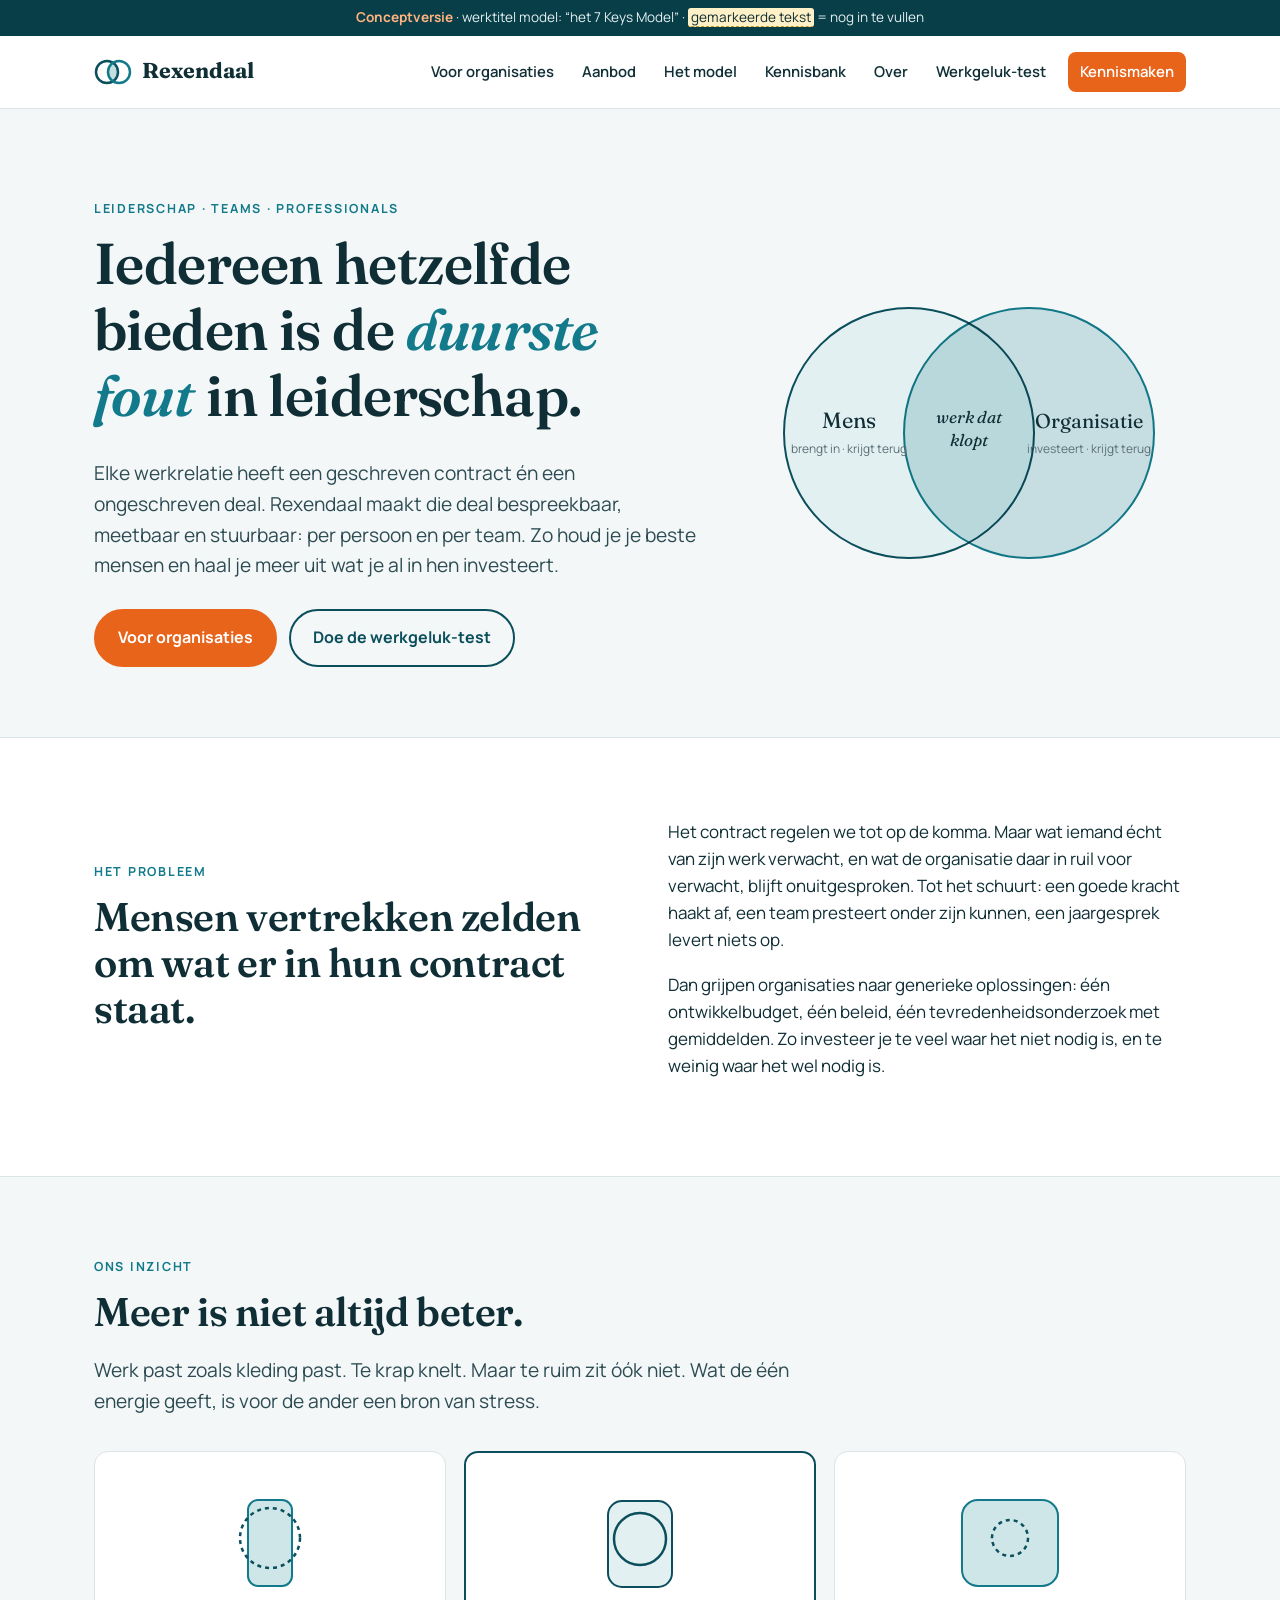
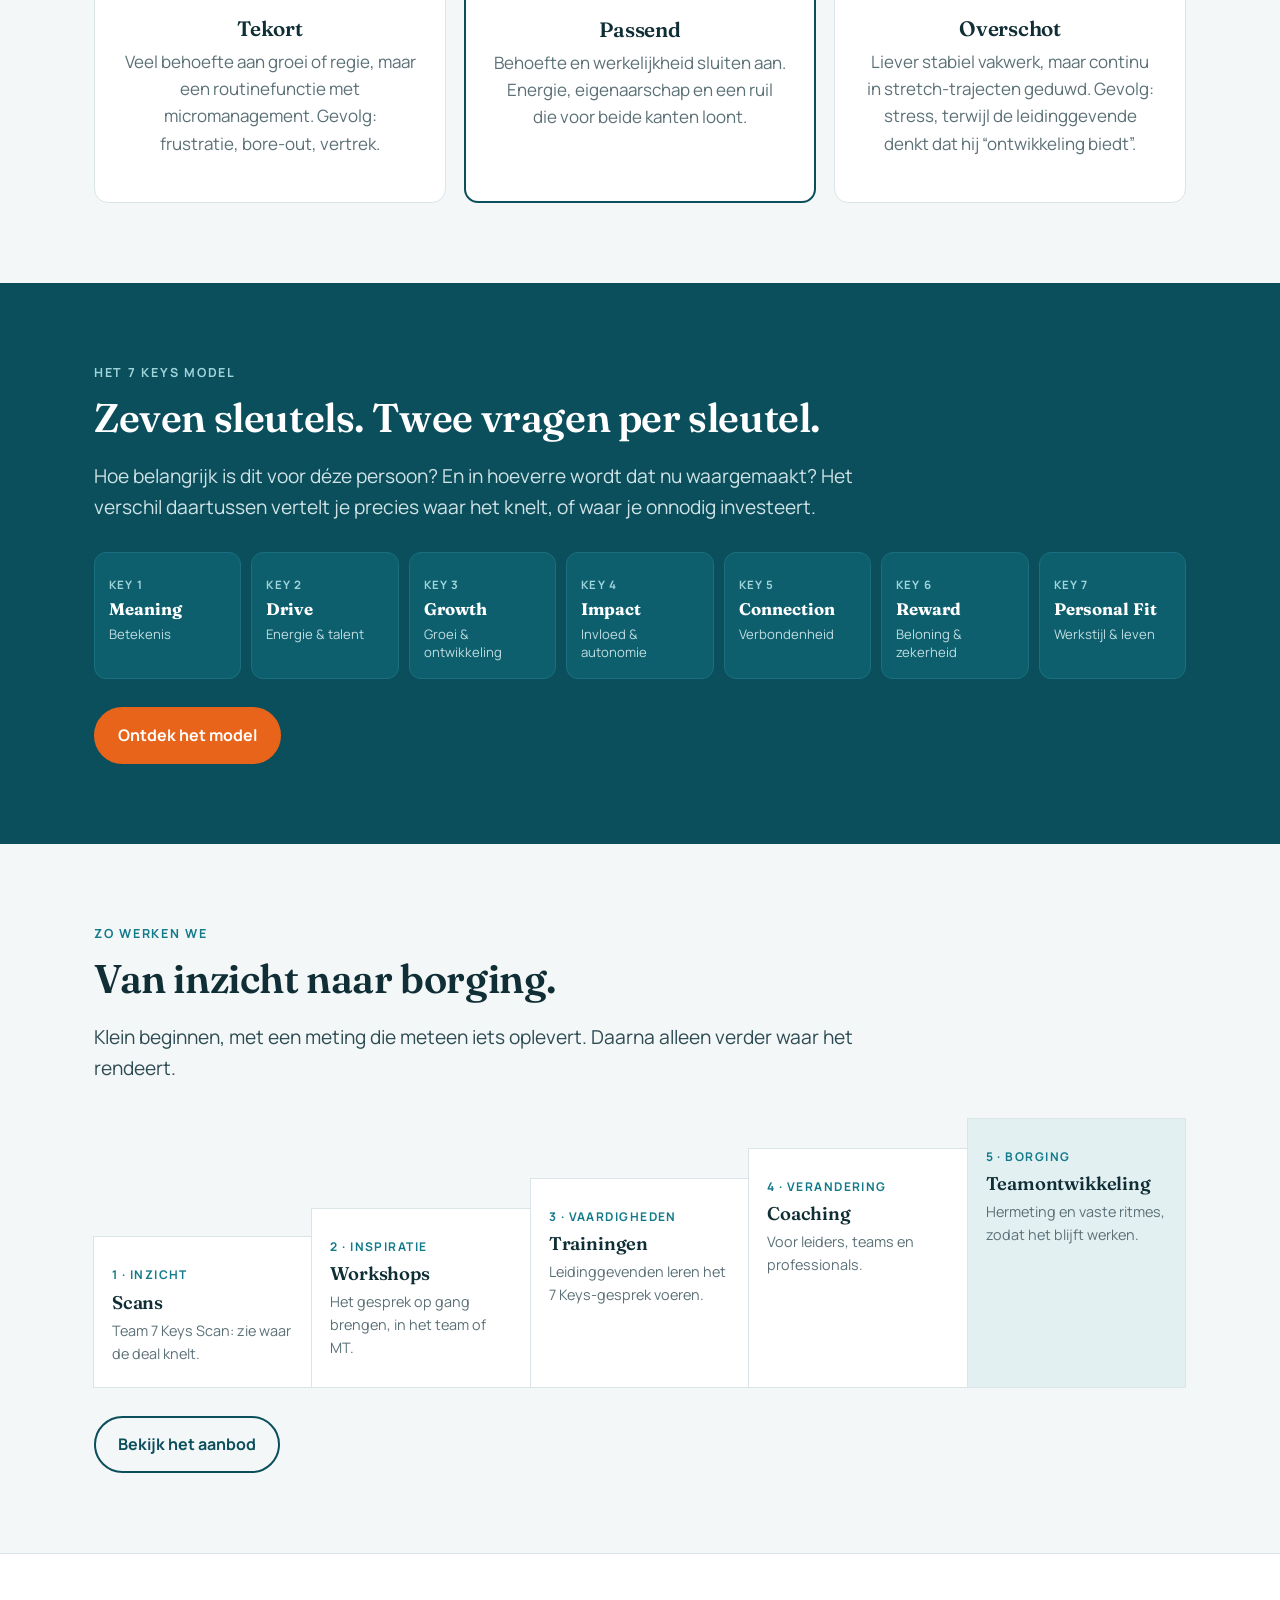
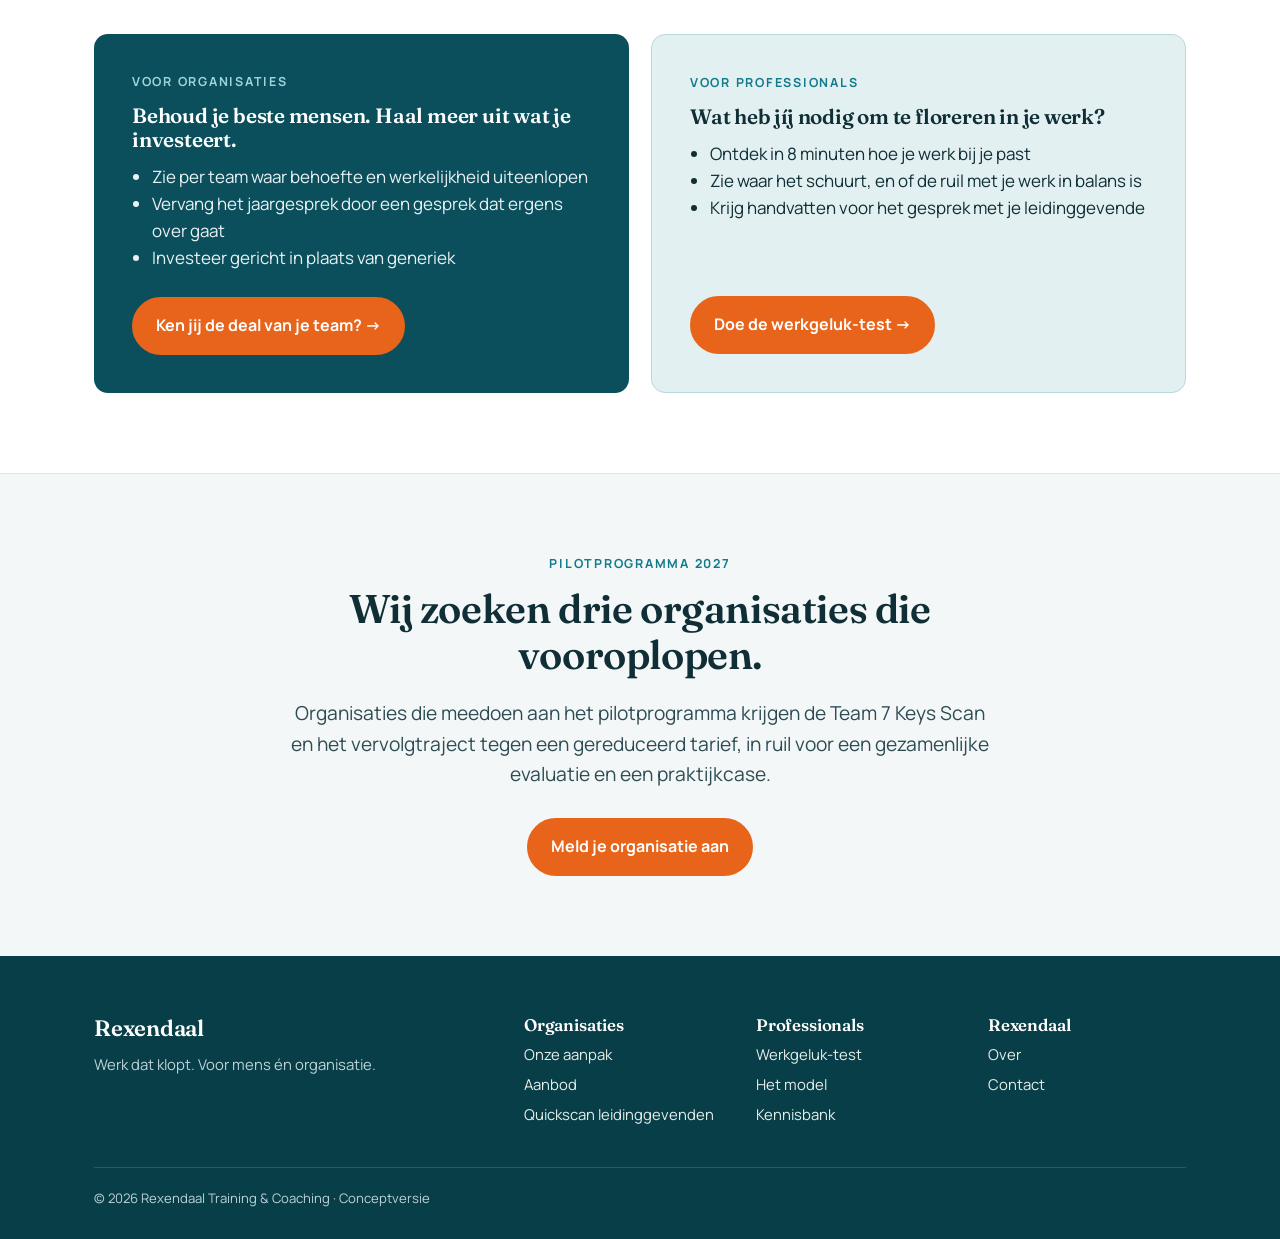
==== index.html @ 77f073ce "Conceptsite Rexendaal Co-Authored-By: Claude Opus 5.5 <noreply@anthropic.com> Claude-Session: https:" ====
<!DOCTYPE html>
<html lang="nl">
<head>
<meta charset="utf-8">
<meta name="viewport" content="width=device-width, initial-scale=1">
<title>Rexendaal: werk dat klopt (concept)</title>
<meta name="description" content="Rexendaal maakt de ongeschreven deal tussen mens en organisatie bespreekbaar, meetbaar en stuurbaar. Per persoon, per team.">
<link rel="preconnect" href="https://fonts.googleapis.com">
<link rel="preconnect" href="https://fonts.gstatic.com" crossorigin>
<link href="https://fonts.googleapis.com/css2?family=Fraunces:opsz,wght@9..144,400;9..144,600;9..144,700&family=Manrope:wght@400;500;600;700&display=swap" rel="stylesheet">
<style>
:root{
  --ink:#0f2e35; --ink-2:#2c4b52; --muted:#5b7076;
  --petrol:#0b4f5c; --petrol-d:#083e48;
  --paper:#f4f7f8; --paper-2:#e8eef0; --card:#ffffff;
  --copper:#127a8a; --copper-2:#5fb3bf; --sage:#e3f0f1; --sage-2:#b7d8dc;
  --cta:#e8641b; --cta-d:#c9520f;
  --line:#dbe4e6; --radius:14px; --max:1140px;
  --serif:'Fraunces',Georgia,serif; --sans:'Manrope',system-ui,-apple-system,Segoe UI,sans-serif;
}
*{box-sizing:border-box}
html{scroll-behavior:smooth}
body{margin:0;background:var(--paper);color:var(--ink);font-family:var(--sans);font-size:17px;line-height:1.6;-webkit-font-smoothing:antialiased}
h1,h2,h3,h4{font-family:var(--serif);font-weight:600;line-height:1.15;margin:0 0 .5em;letter-spacing:-.01em}
h1{font-size:clamp(2.2rem,5vw,3.6rem)}
h2{font-size:clamp(1.7rem,3.4vw,2.5rem)}
h3{font-size:1.3rem}
p{margin:0 0 1em}
a{color:var(--copper)}
.wrap{max-width:var(--max);margin:0 auto;padding:0 24px}
.narrow{max-width:760px}
section{padding:80px 0}
.eyebrow{font-size:.78rem;font-weight:700;letter-spacing:.14em;text-transform:uppercase;color:var(--copper);margin-bottom:12px;display:block}
.lead{font-size:1.2rem;color:var(--ink-2)}
.muted{color:var(--muted)}
.ph{background:#fff1c7;border-bottom:1px dashed #c99a1e;padding:0 3px;border-radius:3px}

/* concept banner */
.concept{background:var(--petrol-d);color:#e3eff1;font-size:.85rem;text-align:center;padding:7px 16px}
.concept b{color:#ffb27f}
.concept .ph{color:var(--ink)}

/* header */
header.site{position:sticky;top:0;z-index:50;background:rgba(255,255,255,.95);backdrop-filter:blur(8px);border-bottom:1px solid var(--line)}
.nav{display:flex;align-items:center;justify-content:space-between;height:72px;gap:20px}
.brand{display:flex;align-items:center;gap:10px;text-decoration:none;color:var(--ink);font-family:var(--serif);font-size:1.35rem;font-weight:700}
.brand svg{flex:none}
.menu{display:flex;gap:4px;align-items:center;list-style:none;margin:0;padding:0}
.menu a{display:block;padding:8px 12px;border-radius:8px;text-decoration:none;color:var(--ink);font-weight:600;font-size:.93rem}
.menu a:hover,.menu a.active{background:var(--sage)}
.menu a.cta{background:var(--cta);color:#fff;margin-left:6px}
.menu a.cta:hover{background:var(--cta-d)}
.burger{display:none;background:none;border:0;padding:8px;cursor:pointer}
@media(max-width:980px){
  .burger{display:block}
  .menu{display:none;position:absolute;left:0;right:0;top:72px;background:var(--paper);flex-direction:column;align-items:stretch;padding:12px 24px 20px;border-bottom:1px solid var(--line)}
  .menu.open{display:flex}
  .menu a.cta{margin:8px 0 0;text-align:center}
}

/* buttons */
.btn{display:inline-flex;align-items:center;gap:8px;padding:14px 22px;border-radius:999px;font-weight:700;text-decoration:none;border:2px solid var(--petrol);cursor:pointer;font-family:var(--sans);font-size:1rem;transition:.15s}
.btn.primary{background:var(--cta);border-color:var(--cta);color:#fff}
.btn.primary:hover{background:var(--cta-d);border-color:var(--cta-d)}
.btn.ghost{background:transparent;color:var(--petrol)}
.btn.ghost:hover{background:var(--petrol);color:#fff}
.btn.copper{background:var(--cta);border-color:var(--cta);color:#fff}
.btn.copper:hover{background:var(--cta-d);border-color:var(--cta-d)}
.btns{display:flex;flex-wrap:wrap;gap:12px;margin-top:28px}

/* hero */
.hero{padding:90px 0 70px}
.hero-grid{display:grid;grid-template-columns:1.25fr .9fr;gap:56px;align-items:center}
.hero h1 em{font-style:italic;color:var(--copper)}
@media(max-width:880px){.hero-grid{grid-template-columns:1fr}}
.venn{width:100%;max-width:420px;margin:0 auto;display:block}

/* cards & grids */
.grid{display:grid;gap:22px}
.g2{grid-template-columns:repeat(2,1fr)} .g3{grid-template-columns:repeat(3,1fr)} .g4{grid-template-columns:repeat(4,1fr)}
@media(max-width:880px){.g2,.g3,.g4{grid-template-columns:1fr}}
@media(min-width:600px) and (max-width:880px){.g4,.g3{grid-template-columns:repeat(2,1fr)}}
.card{background:var(--card);border:1px solid var(--line);border-radius:var(--radius);padding:28px}
.card h3{margin-bottom:.35em}
.card .num{font-family:var(--serif);font-size:2.2rem;color:var(--copper);line-height:1;margin-bottom:10px;display:block}
.band{background:var(--card);border-top:1px solid var(--line);border-bottom:1px solid var(--line)}
.dark{background:var(--petrol);color:#eaf3f4}
.dark h2,.dark h3{color:#fff}
.dark .eyebrow{color:#9fd4db}
.dark .lead{color:#cfe3e6}
.dark .card{background:#0e5f6e;border-color:#1a6f7e;color:#e6f1f3}
.sage{background:var(--sage)}

/* fit visual */
.fit{display:grid;grid-template-columns:repeat(3,1fr);gap:18px;margin-top:34px}
@media(max-width:700px){.fit{grid-template-columns:1fr}}
.fit .card{text-align:center}
.fit svg{height:120px;margin-bottom:10px}

/* keys strip */
.keys{display:grid;grid-template-columns:repeat(7,1fr);gap:10px;margin-top:30px}
@media(max-width:980px){.keys{grid-template-columns:repeat(2,1fr)}}
.key{background:var(--card);border:1px solid var(--line);border-radius:12px;padding:16px 14px;text-decoration:none;color:var(--ink)}
.key b{display:block;font-family:var(--serif);font-size:1.05rem}
.key small{color:var(--muted);font-size:.82rem;line-height:1.35;display:block;margin-top:3px}
.key .k{font-size:.72rem;font-weight:700;color:var(--copper);letter-spacing:.1em}
.dark .key{background:#0e5f6e;border-color:#1a6f7e;color:#fff}
.dark .key small{color:#bfdde1}
.dark .key .k{color:#9fd4db}

/* ladder */
.ladder{display:grid;grid-template-columns:repeat(5,1fr);gap:0;margin-top:34px;align-items:end}
.rung{padding:22px 18px;border:1px solid var(--line);background:var(--card);margin-left:-1px}
.rung:nth-child(1){min-height:150px}.rung:nth-child(2){min-height:180px}.rung:nth-child(3){min-height:210px}.rung:nth-child(4){min-height:240px}.rung:nth-child(5){min-height:270px;background:var(--sage)}
.rung .s{font-size:.75rem;font-weight:700;letter-spacing:.12em;color:var(--copper);text-transform:uppercase}
.rung h4{font-size:1.15rem;margin:.3em 0}
.rung p{font-size:.9rem;color:var(--muted);margin:0}
@media(max-width:880px){.ladder{grid-template-columns:1fr}.rung{min-height:0!important;margin:0 0 -1px}}

/* split routes */
.route{border-radius:var(--radius);padding:38px;display:flex;flex-direction:column}
.route.org{background:var(--petrol);color:#eaf3f4}
.route.org h3{color:#fff}
.route.pro{background:var(--sage);color:var(--ink);border:1px solid var(--sage-2)}
.route.pro h3{color:var(--ink)}
.route .btn{margin-top:auto;align-self:flex-start;border-color:var(--cta);color:#fff;background:var(--cta)}
.route .btn:hover{background:var(--cta-d);border-color:var(--cta-d)}
.route ul{padding-left:20px;margin:0 0 26px}

/* lists */
.check{list-style:none;padding:0;margin:0}
.check li{padding:8px 0 8px 32px;position:relative;border-bottom:1px solid var(--line)}
.check li:last-child{border:0}
.check li::before{content:"";position:absolute;left:0;top:14px;width:18px;height:18px;border-radius:50%;background:var(--sage-2);box-shadow:inset 0 0 0 5px var(--sage)}

/* steps */
.steps{counter-reset:s;display:grid;gap:14px;margin-top:26px}
.step{display:grid;grid-template-columns:56px 1fr;gap:18px;background:var(--card);border:1px solid var(--line);border-radius:var(--radius);padding:22px}
.step::before{counter-increment:s;content:counter(s);font-family:var(--serif);font-size:1.6rem;width:48px;height:48px;border-radius:50%;background:var(--sage);display:grid;place-items:center;color:var(--ink)}
.step h4{margin:0 0 .2em;font-size:1.15rem}
.step p{margin:0;color:var(--muted)}

/* product cards */
.product{background:var(--card);border:1px solid var(--line);border-radius:var(--radius);padding:30px;display:flex;flex-direction:column}
.product.flag{border:2px solid var(--petrol);position:relative}
.product .tag{position:absolute;top:-13px;left:24px;background:var(--petrol);color:#fff;font-size:.75rem;font-weight:700;padding:4px 12px;border-radius:999px;letter-spacing:.05em}
.product dl{display:grid;grid-template-columns:110px 1fr;gap:6px 14px;font-size:.92rem;margin:16px 0 0}
.product dt{font-weight:700;color:var(--muted)}
.product dd{margin:0}
.product .price{margin-top:auto;padding-top:18px;font-weight:700;font-family:var(--serif);font-size:1.15rem}
.lvl{margin-top:56px}
.lvl:first-of-type{margin-top:0}
.lvl-head{display:flex;align-items:baseline;gap:14px;border-bottom:2px solid var(--petrol);padding-bottom:10px;margin-bottom:22px}
.lvl-head span{font-family:var(--serif);font-size:2rem;color:var(--copper)}

/* tables */
.tbl{width:100%;border-collapse:collapse;background:var(--card);border-radius:var(--radius);overflow:hidden;font-size:.92rem}
.tbl th,.tbl td{padding:14px 16px;text-align:left;vertical-align:top;border-bottom:1px solid var(--line)}
.tbl th{background:var(--petrol);color:#fff;font-weight:700}
.tbl td:first-child{font-weight:700}
.tbl tr.ours td{background:var(--sage)}
.scroll{overflow-x:auto;border-radius:var(--radius);border:1px solid var(--line)}

/* accordion keys */
.acc{border:1px solid var(--line);border-radius:var(--radius);background:var(--card);margin-bottom:10px;overflow:hidden}
.acc summary{list-style:none;cursor:pointer;padding:20px 24px;display:flex;align-items:center;gap:16px}
.acc summary::-webkit-details-marker{display:none}
.acc summary .n{font-family:var(--serif);font-size:1.6rem;color:var(--copper);width:32px}
.acc summary h3{margin:0;font-size:1.2rem}
.acc summary small{color:var(--muted);display:block;font-family:var(--sans);font-size:.88rem}
.acc summary::after{content:"+";margin-left:auto;font-size:1.6rem;color:var(--muted)}
.acc[open] summary::after{content:"–"}
.quad{display:grid;grid-template-columns:repeat(2,1fr);gap:1px;background:var(--line);border-top:1px solid var(--line)}
.quad div{background:#f7fbfb;padding:18px 22px;font-size:.93rem}
.quad b{display:block;font-size:.76rem;letter-spacing:.1em;text-transform:uppercase;color:var(--copper);margin-bottom:4px}
@media(max-width:640px){.quad{grid-template-columns:1fr}}

/* layers */
.layers{display:grid;gap:10px;margin-top:20px}
.layer{display:grid;grid-template-columns:220px 1fr;gap:16px;align-items:center;padding:16px 20px;border-radius:12px;background:var(--card);border:1px solid var(--line)}
.layer b{font-family:var(--serif);font-size:1.05rem}
.layer:nth-child(1){margin:0 0 0 0;background:var(--sage)}.layer:nth-child(2){margin-left:4%}.layer:nth-child(3){margin-left:8%}.layer:nth-child(4){margin-left:12%;background:var(--paper-2)}
@media(max-width:700px){.layer{grid-template-columns:1fr;margin-left:0!important}}

/* test */
.test-row{background:var(--card);border:1px solid var(--line);border-radius:var(--radius);padding:24px;margin-bottom:14px}
.test-row h3{margin:0 0 4px;font-size:1.2rem}
.test-row h3 small{font-family:var(--sans);font-size:.85rem;color:var(--muted);font-weight:500}
.test-row p.stmt{margin:0 0 16px;color:var(--ink-2)}
.sl{display:grid;grid-template-columns:120px 1fr 44px;gap:14px;align-items:center;margin:8px 0}
.sl label{font-weight:700;font-size:.92rem}
.sl output{font-family:var(--serif);font-size:1.3rem;text-align:right;color:var(--copper)}
input[type=range]{width:100%;accent-color:var(--petrol);height:28px}
.dir{display:none;margin-top:10px;font-size:.9rem;gap:8px;flex-wrap:wrap;align-items:center}
.dir.show{display:flex}
.seg{display:inline-flex;border:1px solid var(--line);border-radius:999px;overflow:hidden}
.seg button{background:#fff;border:0;padding:7px 14px;font-family:var(--sans);font-weight:600;cursor:pointer;font-size:.85rem;color:var(--ink)}
.seg button.on{background:var(--petrol);color:#fff}
.note{background:var(--sage);border-radius:12px;padding:16px 20px;font-size:.93rem}
.progress{position:sticky;top:72px;z-index:5;background:var(--paper);padding:10px 0}
.bar{height:6px;background:var(--line);border-radius:6px;overflow:hidden}
.bar i{display:block;height:100%;background:var(--copper);width:0;transition:.3s}

.lik{display:grid;grid-template-columns:90px auto 90px;gap:12px;align-items:center}
.lik small{font-size:.78rem;color:var(--muted);line-height:1.2}.lik small:last-child{text-align:right}
.lik .seg button{min-width:46px;padding:10px 0;font-size:1rem}
@media(max-width:560px){.lik{grid-template-columns:1fr 1fr}.lik .seg{grid-column:1/-1;grid-row:1;justify-self:center}}
.choices{display:grid;gap:12px;margin-top:18px}
.choice{text-align:left;font:inherit;font-weight:600;background:#fff;border:2px solid var(--line);border-radius:12px;padding:18px 20px;cursor:pointer;color:var(--ink);transition:.12s}
.choice:hover{border-color:var(--petrol)}.choice.on{border-color:var(--petrol);background:var(--sage)}
.dil{display:grid;grid-template-columns:1fr auto 1fr;gap:14px;align-items:stretch;margin:18px 0}
.dil .opt{font:inherit;text-align:left;color:var(--ink);cursor:pointer;background:#fff;border:2px solid var(--line);border-radius:14px;padding:26px 22px;font-weight:600;font-size:1.05rem;line-height:1.4;transition:.12s}
.dil .opt:hover{border-color:var(--petrol);transform:translateY(-2px);box-shadow:0 10px 24px -16px rgba(11,79,92,.5)}
.dil .opt span{display:block;font-family:var(--serif);color:var(--copper);font-size:1.4rem;margin-bottom:6px}
.dil .opt.on{border-color:var(--petrol);background:var(--sage)}
.dil .vs{align-self:center;font-family:var(--serif);font-style:italic;color:var(--muted)}
@media(max-width:640px){.dil{grid-template-columns:1fr}.dil .vs{text-align:center}}
.scale4{display:grid;grid-template-columns:repeat(4,1fr);gap:10px;margin-top:8px}
.scale4 button{font:inherit;font-weight:700;padding:14px 8px;border-radius:12px;border:2px solid var(--line);background:#fff;color:var(--ink);cursor:pointer}
.scale4 button:hover{border-color:var(--petrol)}.scale4 button.on{background:var(--petrol);border-color:var(--petrol);color:#fff}
@media(max-width:520px){.scale4{grid-template-columns:repeat(2,1fr)}}
.cardgrid{display:grid;grid-template-columns:repeat(auto-fill,minmax(200px,1fr));gap:10px;margin-top:10px}
.ccard{font:inherit;font-weight:600;font-size:.95rem;text-align:left;background:#fff;border:2px solid var(--line);border-radius:12px;padding:16px;cursor:pointer;color:var(--ink);min-height:74px}
.ccard:hover{border-color:var(--petrol)}.ccard.on{border-color:var(--petrol);background:var(--sage);box-shadow:inset 0 0 0 1px var(--petrol)}
/* results */
.result{display:none}
.result.show{display:block}
.score-big{font-family:var(--serif);font-size:4.5rem;line-height:1;color:var(--copper)}
.chart{display:grid;gap:12px;margin:10px 0}
.crow{display:grid;grid-template-columns:130px 1fr 74px;gap:14px;align-items:center;font-size:.92rem}
.crow .tracks{display:grid;gap:4px}
.track{height:10px;background:var(--paper-2);border-radius:10px;overflow:hidden}
.track i{display:block;height:100%;border-radius:10px}
.track.b i{background:var(--petrol)} .track.m i{background:var(--copper-2)}
.flag-chip{font-size:.75rem;font-weight:700;padding:3px 8px;border-radius:999px;text-align:center}
.chip-low{background:#f7d9c6;color:#8a3d13}.chip-high{background:#fbe7c4;color:#7a5306}.chip-ok{background:var(--sage);color:var(--ink)}
.legend{display:flex;gap:18px;font-size:.85rem;color:var(--muted);margin-bottom:10px}
.legend i{display:inline-block;width:12px;height:12px;border-radius:3px;margin-right:6px;vertical-align:-1px}

/* forms */
.form{display:grid;gap:12px}
.form input,.form textarea,.form select{font:inherit;padding:13px 15px;border-radius:10px;border:1px solid var(--line);background:#fff;width:100%;color:var(--ink)}
.form label{font-weight:700;font-size:.9rem}
.form .ok{display:none;background:var(--sage);padding:14px 16px;border-radius:10px;font-size:.93rem}
.form .ok.show{display:block}
.consent{display:flex;gap:10px;font-size:.85rem;color:var(--muted);align-items:flex-start}
.consent input{width:auto;margin-top:4px}

/* blog */
.post{background:var(--card);border:1px solid var(--line);border-radius:var(--radius);padding:26px;text-decoration:none;color:var(--ink);display:flex;flex-direction:column;transition:.15s}
.post:hover{transform:translateY(-2px);box-shadow:0 10px 30px -18px rgba(20,48,43,.4)}
.post .cat{font-size:.74rem;font-weight:700;letter-spacing:.1em;text-transform:uppercase;color:var(--copper)}
.post h3{margin:8px 0;font-size:1.2rem}
.post .soon{margin-top:auto;font-size:.82rem;color:var(--muted);padding-top:10px}
.dl{display:grid;grid-template-columns:64px 1fr;gap:18px;align-items:start}
.dl .ico{width:64px;height:80px;border-radius:6px;background:var(--petrol);color:#fff;display:grid;place-items:center;font-family:var(--serif);font-size:.85rem;position:relative}
.dl .ico::after{content:"";position:absolute;top:0;right:0;border-width:0 16px 16px 0;border-style:solid;border-color:var(--paper) var(--paper) var(--copper-2) var(--copper-2)}
article.blog{font-size:1.08rem}
article.blog h2{font-size:1.6rem;margin-top:1.6em}
article.blog blockquote{margin:1.6em 0;padding:4px 0 4px 24px;border-left:4px solid var(--copper);font-family:var(--serif);font-size:1.35rem;line-height:1.35}

/* views */
.view{display:none}
.view.on{display:block;animation:fade .35s ease}
@keyframes fade{from{opacity:0;transform:translateY(6px)}to{opacity:1;transform:none}}

/* footer */
footer{background:var(--petrol-d);color:#bcd3d7;padding:60px 0 30px;font-size:.93rem}
footer a{color:#e7efe9;text-decoration:none}
footer a:hover{text-decoration:underline}
footer h4{color:#fff;font-size:1.05rem}
footer ul{list-style:none;padding:0;margin:0;display:grid;gap:6px}
.foot{display:grid;grid-template-columns:2fr 1fr 1fr 1fr;gap:34px}
@media(max-width:800px){.foot{grid-template-columns:1fr 1fr}}
.copy{border-top:1px solid #1a5f6b;margin-top:40px;padding-top:20px;font-size:.82rem}
</style>
</head>
<body>

<div class="concept"><b>Conceptversie</b> · werktitel model: “het 7 Keys Model” · <span class="ph">gemarkeerde tekst</span> = nog in te vullen</div>

<header class="site">
  <div class="wrap nav">
    <a class="brand" href="#home" aria-label="Rexendaal home">
      <svg width="38" height="28" viewBox="0 0 38 28" aria-hidden="true"><circle cx="13" cy="14" r="11" fill="none" stroke="#0b4f5c" stroke-width="2.5"/><circle cx="25" cy="14" r="11" fill="none" stroke="#127a8a" stroke-width="2.5"/><path d="M19 4.8a11 11 0 0 1 0 18.4a11 11 0 0 1 0-18.4z" fill="#127a8a" opacity=".25"/></svg>
      Rexendaal
    </a>
    <button class="burger" aria-label="Menu" onclick="document.querySelector('.menu').classList.toggle('open')">
      <svg width="26" height="26" viewBox="0 0 24 24"><path d="M3 6h18M3 12h18M3 18h18" stroke="#0b4f5c" stroke-width="2" stroke-linecap="round"/></svg>
    </button>
    <ul class="menu">
      <li><a href="#organisaties">Voor organisaties</a></li>
      <li><a href="#aanbod">Aanbod</a></li>
      <li><a href="#model">Het model</a></li>
      <li><a href="#kennisbank">Kennisbank</a></li>
      <li><a href="#over">Over</a></li>
      <li><a href="#werkgeluk-test">Werkgeluk-test</a></li>
      <li><a class="cta" href="#contact">Kennismaken</a></li>
    </ul>
  </div>
</header>

<main>

<!-- ================= HOME ================= -->
<div class="view" id="v-home">
  <section class="hero">
    <div class="wrap hero-grid">
      <div>
        <span class="eyebrow">Leiderschap · Teams · Professionals</span>
        <h1>Iedereen hetzelfde bieden is de <em>duurste fout</em> in leiderschap.</h1>
        <p class="lead">Elke werkrelatie heeft een geschreven contract én een ongeschreven deal. Rexendaal maakt die deal bespreekbaar, meetbaar en stuurbaar: per persoon en per team. Zo houd je je beste mensen en haal je meer uit wat je al in hen investeert.</p>
        <div class="btns">
          <a class="btn primary" href="#organisaties">Voor organisaties</a>
          <a class="btn ghost" href="#werkgeluk-test">Doe de werkgeluk-test</a>
        </div>
      </div>
      <svg class="venn" viewBox="0 0 420 340" role="img" aria-label="Mens en organisatie overlappen: werk dat klopt">
        <circle cx="150" cy="170" r="125" fill="#e3f0f1" stroke="#0b4f5c" stroke-width="2"/>
        <circle cx="270" cy="170" r="125" fill="#cfe6e9" stroke="#127a8a" stroke-width="2" style="mix-blend-mode:multiply"/>
        <text x="90" y="165" font-family="Fraunces" font-size="22" fill="#0f2e35" text-anchor="middle">Mens</text>
        <text x="90" y="190" font-family="Manrope" font-size="12" fill="#5b7076" text-anchor="middle">brengt in · krijgt terug</text>
        <text x="330" y="165" font-family="Fraunces" font-size="20" fill="#0f2e35" text-anchor="middle">Organisatie</text>
        <text x="330" y="190" font-family="Manrope" font-size="12" fill="#5b7076" text-anchor="middle">investeert · krijgt terug</text>
        <text x="210" y="160" font-family="Fraunces" font-size="17" font-style="italic" fill="#0f2e35" text-anchor="middle">werk dat</text>
        <text x="210" y="183" font-family="Fraunces" font-size="17" font-style="italic" fill="#0f2e35" text-anchor="middle">klopt</text>
      </svg>
    </div>
  </section>

  <section class="band">
    <div class="wrap">
      <div class="grid g2" style="align-items:center;gap:56px">
        <div>
          <span class="eyebrow">Het probleem</span>
          <h2>Mensen vertrekken zelden om wat er in hun contract staat.</h2>
        </div>
        <div>
          <p>Het contract regelen we tot op de komma. Maar wat iemand écht van zijn werk verwacht, en wat de organisatie daar in ruil voor verwacht, blijft onuitgesproken. Tot het schuurt: een goede kracht haakt af, een team presteert onder zijn kunnen, een jaargesprek levert niets op.</p>
          <p>Dan grijpen organisaties naar generieke oplossingen: één ontwikkelbudget, één beleid, één tevredenheidsonderzoek met gemiddelden. Zo investeer je te veel waar het niet nodig is, en te weinig waar het wel nodig is.</p>
        </div>
      </div>
    </div>
  </section>

  <section>
    <div class="wrap">
      <div class="narrow">
        <span class="eyebrow">Ons inzicht</span>
        <h2>Meer is niet altijd beter.</h2>
        <p class="lead">Werk past zoals kleding past. Te krap knelt. Maar te ruim zit óók niet. Wat de één energie geeft, is voor de ander een bron van stress.</p>
      </div>
      <div class="fit">
        <div class="card">
          <svg viewBox="0 0 120 120"><rect x="38" y="20" width="44" height="86" rx="10" fill="#cfe6e9" stroke="#127a8a" stroke-width="2"/><circle cx="60" cy="58" r="30" fill="none" stroke="#0b4f5c" stroke-width="2.5" stroke-dasharray="4 4"/></svg>
          <h3>Tekort</h3>
          <p class="muted">Veel behoefte aan groei of regie, maar een routinefunctie met micromanagement. Gevolg: frustratie, bore-out, vertrek.</p>
        </div>
        <div class="card" style="border:2px solid var(--petrol)">
          <svg viewBox="0 0 120 120"><rect x="28" y="20" width="64" height="86" rx="14" fill="#e3f0f1" stroke="#0b4f5c" stroke-width="2"/><circle cx="60" cy="58" r="26" fill="none" stroke="#0b4f5c" stroke-width="2.5"/></svg>
          <h3>Passend</h3>
          <p class="muted">Behoefte en werkelijkheid sluiten aan. Energie, eigenaarschap en een ruil die voor beide kanten loont.</p>
        </div>
        <div class="card">
          <svg viewBox="0 0 120 120"><rect x="12" y="20" width="96" height="86" rx="16" fill="#cfe6e9" stroke="#127a8a" stroke-width="2"/><circle cx="60" cy="58" r="18" fill="none" stroke="#0b4f5c" stroke-width="2.5" stroke-dasharray="4 4"/></svg>
          <h3>Overschot</h3>
          <p class="muted">Liever stabiel vakwerk, maar continu in stretch-trajecten geduwd. Gevolg: stress, terwijl de leidinggevende denkt dat hij “ontwikkeling biedt”.</p>
        </div>
      </div>
    </div>
  </section>

  <section class="dark">
    <div class="wrap">
      <div class="narrow">
        <span class="eyebrow">Het 7 Keys Model</span>
        <h2>Zeven sleutels. Twee vragen per sleutel.</h2>
        <p class="lead">Hoe belangrijk is dit voor déze persoon? En in hoeverre wordt dat nu waargemaakt? Het verschil daartussen vertelt je precies waar het knelt, of waar je onnodig investeert.</p>
      </div>
      <div class="keys" id="home-keys"></div>
      <div class="btns"><a class="btn copper" href="#model">Ontdek het model</a></div>
    </div>
  </section>

  <section>
    <div class="wrap">
      <div class="narrow">
        <span class="eyebrow">Zo werken we</span>
        <h2>Van inzicht naar borging.</h2>
        <p class="lead">Klein beginnen, met een meting die meteen iets oplevert. Daarna alleen verder waar het rendeert.</p>
      </div>
      <div class="ladder">
        <div class="rung"><span class="s">1 · Inzicht</span><h4>Scans</h4><p>Team 7 Keys Scan: zie waar de deal knelt.</p></div>
        <div class="rung"><span class="s">2 · Inspiratie</span><h4>Workshops</h4><p>Het gesprek op gang brengen, in het team of MT.</p></div>
        <div class="rung"><span class="s">3 · Vaardigheden</span><h4>Trainingen</h4><p>Leidinggevenden leren het 7 Keys-gesprek voeren.</p></div>
        <div class="rung"><span class="s">4 · Verandering</span><h4>Coaching</h4><p>Voor leiders, teams en professionals.</p></div>
        <div class="rung"><span class="s">5 · Borging</span><h4>Teamontwikkeling</h4><p>Hermeting en vaste ritmes, zodat het blijft werken.</p></div>
      </div>
      <div class="btns"><a class="btn ghost" href="#aanbod">Bekijk het aanbod</a></div>
    </div>
  </section>

  <section class="band">
    <div class="wrap grid g2">
      <div class="route org">
        <span class="eyebrow" style="color:#9fd4db">Voor organisaties</span>
        <h3>Behoud je beste mensen. Haal meer uit wat je investeert.</h3>
        <ul>
          <li>Zie per team waar behoefte en werkelijkheid uiteenlopen</li>
          <li>Vervang het jaargesprek door een gesprek dat ergens over gaat</li>
          <li>Investeer gericht in plaats van generiek</li>
        </ul>
        <a class="btn" href="#teamscan">Ken jij de deal van je team? →</a>
      </div>
      <div class="route pro">
        <span class="eyebrow">Voor professionals</span>
        <h3>Wat heb jíj nodig om te floreren in je werk?</h3>
        <ul>
          <li>Ontdek in 8 minuten hoe je werk bij je past</li>
          <li>Zie waar het schuurt, en of de ruil met je werk in balans is</li>
          <li>Krijg handvatten voor het gesprek met je leidinggevende</li>
        </ul>
        <a class="btn" href="#werkgeluk-test">Doe de werkgeluk-test →</a>
      </div>
    </div>
  </section>

  <section>
    <div class="wrap narrow" style="text-align:center">
      <span class="eyebrow">Pilotprogramma 2027</span>
      <h2>Wij zoeken drie organisaties die vooroplopen.</h2>
      <p class="lead">Organisaties die meedoen aan het pilotprogramma krijgen de Team 7 Keys Scan en het vervolgtraject tegen een gereduceerd tarief, in ruil voor een gezamenlijke evaluatie en een praktijkcase.</p>
      <div class="btns" style="justify-content:center"><a class="btn primary" href="#contact">Meld je organisatie aan</a></div>
    </div>
  </section>
</div>

<!-- ================= ORGANISATIES ================= -->
<div class="view" id="v-organisaties">
  <section class="hero" style="padding-bottom:40px">
    <div class="wrap narrow">
      <span class="eyebrow">Voor organisaties</span>
      <h1>Je beste mensen houden begint met weten wat ze nodig hebben.</h1>
      <p class="lead">Niet gemiddeld. Per persoon, per team. Rexendaal maakt zichtbaar waar de ongeschreven deal tussen medewerker en organisatie knelt, en helpt leidinggevenden die deal weer eerlijk en renderend te maken.</p>
    </div>
  </section>

  <section style="padding-top:20px">
    <div class="wrap">
      <span class="eyebrow">Herken je dit?</span>
      <div class="grid g4">
        <div class="card"><span class="num">01</span><h3>Goede mensen vertrekken</h3><p class="muted">En bij het exitgesprek blijkt pas wat ze misten.</p></div>
        <div class="card"><span class="num">02</span><h3>Afhakers die blijven</h3><p class="muted">Ze doen hun werk, maar de energie en het eigenaarschap zijn weg.</p></div>
        <div class="card"><span class="num">03</span><h3>Jaargesprekken als ritueel</h3><p class="muted">Formulier ingevuld, handtekening gezet, er verandert niets.</p></div>
        <div class="card"><span class="num">04</span><h3>Generiek beleid</h3><p class="muted">Budget voor iedereen hetzelfde, effect voor bijna niemand.</p></div>
      </div>
    </div>
  </section>

  <section class="band">
    <div class="wrap grid g2" style="gap:56px;align-items:start">
      <div>
        <span class="eyebrow">Onze aanpak</span>
        <h2>Werkgeluk is geen soft thema. Het is een ruil.</h2>
        <p>De medewerker brengt talent, tijd, energie en betrokkenheid in. De organisatie investeert in beloning, ontwikkeling, ruimte en leiderschap. Het werkt als beide partijen die ruil als eerlijk en waardevol ervaren.</p>
        <p>Andere benaderingen kijken naar één kant: óf de medewerker moet veerkrachtiger worden, óf de organisatie moet meer faciliteren. Wij kijken naar de relatie, en maken beide partijen aanspreekbaar.</p>
      </div>
      <ul class="check">
        <li><b>Meten wat ertoe doet:</b> niet tevredenheid, maar behoefte tegenover werkelijkheid, op zeven sleutels.</li>
        <li><b>Tekort én overschot zichtbaar:</b> stop met investeren waar het niet nodig is.</li>
        <li><b>Wederkerig:</b> de uitkomst is een concrete afspraak tussen twee partijen, geen actielijst voor HR.</li>
        <li><b>Leidinggevenden als motor:</b> zij leren het gesprek voeren; wij maken onszelf overbodig.</li>
        <li><b>Meetbaar resultaat:</b> een nulmeting en een hermeting laten zien wat er veranderd is.</li>
      </ul>
    </div>
  </section>

  <section>
    <div class="wrap narrow">
      <span class="eyebrow">Zo verloopt een traject</span>
      <h2>In vijf stappen van inzicht naar borging.</h2>
      <div class="steps">
        <div class="step"><div><h4>Team 7 Keys Scan</h4><p>Elk teamlid vult belang en match in op zeven sleutels. Je krijgt een teamrapport: waar knelt het, waar slobbert het?</p></div></div>
        <div class="step"><div><h4>Terugkoppelsessie</h4><p>In twee uur bespreken we de uitkomsten met leidinggevende en team, en bepalen we de prioriteiten.</p></div></div>
        <div class="step"><div><h4>Het 7 Keys-gesprek</h4><p>Leidinggevenden leren per medewerker het gesprek voeren over de deal, en concrete wederzijdse afspraken maken.</p></div></div>
        <div class="step"><div><h4>Gerichte interventie</h4><p>Alleen waar het nodig is: coaching, een workshop of teamontwikkeling.</p></div></div>
        <div class="step"><div><h4>Hermeting</h4><p>Na <span class="ph">zes maanden</span> meten we opnieuw. Wat is verbeterd, wat vraagt nog aandacht?</p></div></div>
      </div>
    </div>
  </section>

  <section class="dark">
    <div class="wrap grid g2" style="gap:56px;align-items:center">
      <div>
        <span class="eyebrow">Wat het oplevert</span>
        <h2>Een team dat weet wat het van elkaar mag verwachten.</h2>
      </div>
      <div class="grid g2">
        <div class="card"><h3>Behoud</h3><p>Mismatches zie je vóórdat iemand vertrekt.</p></div>
        <div class="card"><h3>Prestaties</h3><p>Energie en eigenaarschap waar ze het meest opleveren.</p></div>
        <div class="card"><h3>Rendement</h3><p>Budget gaat naar wat mensen echt nodig hebben.</p></div>
        <div class="card"><h3>Volwassen gesprek</h3><p>Niet psychologiseren, niet klagen: afspraken maken.</p></div>
      </div>
    </div>
  </section>

  <section>
    <div class="wrap grid g2" style="gap:30px">
      <div class="card" style="padding:38px">
        <span class="eyebrow">Gratis quickscan</span>
        <h3 style="font-size:1.6rem">Ken jij de deal van je team?</h3>
        <p class="muted">Tien vragen, vijf minuten. Ontdek hoe goed je weet wat je mensen nodig hebben, en waar je blinde vlekken zitten.</p>
        <a class="btn primary" href="#teamscan">Start de quickscan</a>
      </div>
      <div class="card" style="padding:38px;background:var(--sage)">
        <span class="eyebrow">Pilotprogramma 2027</span>
        <h3 style="font-size:1.6rem">Doe mee als pilotorganisatie</h3>
        <p class="muted">Drie plekken. Team 7 Keys Scan en vervolgtraject tegen gereduceerd tarief, in ruil voor een gezamenlijke evaluatie.</p>
        <a class="btn ghost" href="#contact">Plan een kennismaking</a>
      </div>
    </div>
  </section>
</div>

<!-- ================= AANBOD ================= -->
<div class="view" id="v-aanbod">
  <section class="hero" style="padding-bottom:30px">
    <div class="wrap narrow">
      <span class="eyebrow">Aanbod</span>
      <h1>Eén methode. Vijf treden.</h1>
      <p class="lead">Alles wat we doen is een toepassing van het 7 Keys Model. Je begint met inzicht, en gaat alleen verder waar het rendeert.</p>
    </div>
  </section>
  <section style="padding-top:20px">
    <div class="wrap" id="aanbod-list"></div>
  </section>
</div>

<!-- ================= MODEL ================= -->
<div class="view" id="v-model">
  <section class="hero" style="padding-bottom:40px">
    <div class="wrap narrow">
      <span class="eyebrow">Het 7 Keys Model</span>
      <h1>Werkgeluk ontstaat in de relatie. Niet in de mens, niet in de organisatie.</h1>
      <p class="lead">Het 7 Keys Model benadert werkgeluk als een wederkerige uitwisseling. Het is succesvol wanneer beide partijen de ruil als eerlijk, passend en wederzijds waardevol ervaren.</p>
    </div>
  </section>

  <section class="band">
    <div class="wrap grid g3">
      <div class="card"><span class="eyebrow">De transactie</span><h3>Wat brengen we in, wat krijgen we terug?</h3><p class="muted">Vier kanten per sleutel: wat de medewerker inbrengt en terugkrijgt, wat de organisatie investeert en terugkrijgt.</p></div>
      <div class="card"><span class="eyebrow">Twee assen</span><h3>Behoefte × vervulling</h3><p class="muted">Per sleutel: hoe belangrijk is dit voor déze persoon, en in hoeverre wordt dat nu waargemaakt?</p></div>
      <div class="card"><span class="eyebrow">Twee soorten frictie</span><h3>Tekort én overschot</h3><p class="muted">Frictie ontstaat zowel bij te weinig als bij te veel. Meer autonomie, uitdaging of verandering is niet altijd beter.</p></div>
    </div>
  </section>

  <section>
    <div class="wrap">
      <div class="narrow">
        <span class="eyebrow">De zeven sleutels</span>
        <h2>Van binnen naar buiten.</h2>
        <p class="lead">De volgorde is bewust: van de intrinsieke motor naar de faciliterende basis. Zo werkt het model ook als diagnostische route.</p>
      </div>
      <div class="layers">
        <div class="layer"><b>Intrinsieke motor</b><span>1 Meaning · 2 Drive: richting, waarden, energie en talent</span></div>
        <div class="layer"><b>Interactie met de taak</b><span>3 Growth · 4 Impact: ontwikkeling, vakmanschap en regie</span></div>
        <div class="layer"><b>Interactie met de omgeving</b><span>5 Connection: sociale bedding en erkenning</span></div>
        <div class="layer"><b>Faciliterende basis</b><span>6 Reward · 7 Personal Fit: zekerheid, beloning, werkstijl en levensfase</span></div>
      </div>
      <div style="margin-top:40px" id="model-acc"></div>
    </div>
  </section>

  <section class="band">
    <div class="wrap">
      <div class="narrow">
        <span class="eyebrow">In perspectief</span>
        <h2>Wat dit model anders doet.</h2>
        <p class="lead">Bestaande benaderingen bieden waardevolle inzichten, maar kijken elk vooral naar één kant van het verhaal.</p>
      </div>
      <div class="scroll" style="margin-top:28px">
        <table class="tbl">
          <thead><tr><th></th><th>7 Keys Model</th><th>Positieve psychologie (PERMA)</th><th>Employee experience</th><th>Belasting & hulpbronnen (JD-R)</th></tr></thead>
          <tbody>
            <tr><td>Wie is verantwoordelijk?</td><td>Beide partijen, wederkerig</td><td>Vooral het individu</td><td>Vooral de werkgever</td><td>Het systeem: balans tussen taken en bronnen</td></tr>
            <tr><td>Startpunt</td><td>De ruil: wat stoppen we erin, wat halen we eruit?</td><td>De binnenkant: mindset en beleving</td><td>De buitenkant: cultuur, faciliteiten, systemen</td><td>De weegschaal: stressoren tegenover hulpbronnen</td></tr>
            <tr><td>Sterk in</td><td>Volwassen gesprek, maatwerk per persoon</td><td>Zingeving en veerkracht</td><td>Organisatie-inrichting</td><td>Verzuim- en burn-outpreventie</td></tr>
            <tr><td>Aandachtspunt</td><td>Vraagt volwassenheid van beide partijen</td><td>Randvoorwaarden raken uit beeld</td><td>Medewerker kan passief worden</td><td>Minder oog voor bezieling en groei</td></tr>
          </tbody>
        </table>
      </div>
      <div class="card" style="margin-top:28px">
        <span class="eyebrow">Voorbeeld: autonomie</span>
        <p style="margin:0;font-family:var(--serif);font-size:1.25rem;line-height:1.45">Niet “jij moet assertiever worden”, en ook niet “de organisatie moet loslaten”. Maar: als de organisatie jou ruimte en mandaat geeft, welke expertise en welke besluitkracht lever jij daar dan concreet voor?</p>
      </div>
    </div>
  </section>

  <section>
    <div class="wrap narrow" style="text-align:center">
      <h2>Waar staat jij, of je team?</h2>
      <div class="btns" style="justify-content:center">
        <a class="btn primary" href="#werkgeluk-test">Doe de werkgeluk-test</a>
        <a class="btn ghost" href="#teamscan">Quickscan voor leidinggevenden</a>
      </div>
    </div>
  </section>
</div>

<!-- ================= WERKGELUK-TEST ================= -->
<div class="view" id="v-werkgeluk-test">
  <section class="hero" style="padding-bottom:20px">
    <div class="wrap narrow">
      <span class="eyebrow">Werkgeluk-test · gratis · ± 8 minuten</span>
      <h1>Hoe past je werk bij jou?</h1>
      <p class="lead">Drie korte rondes vol keuzes waar geen goed of fout antwoord op bestaat. Aan het eind weet je wat jij echt nodig hebt, waar je werk schuurt, en hoe de ruil tussen jou en je werk ervoor staat.</p>
    </div>
  </section>
  <section style="padding-top:10px">
    <div class="wrap narrow">
      <div class="progress" id="w-progress" style="display:none"><div class="bar"><i id="w-bar"></i></div><small class="muted" id="w-prog"></small></div>
      <div id="w-stage"></div>

      <div class="result" id="w-result" style="margin-top:20px">
        <div class="card" style="padding:36px">
          <span class="eyebrow">Jouw uitslag</span>
          <div class="grid g2" style="align-items:center;gap:30px">
            <div><div class="score-big" id="w-score">0</div><p class="muted" style="margin:6px 0 0">Pasvorm-score (0–100): hoe goed je werk nu levert wat voor jóu het zwaarst weegt.</p></div>
            <p id="w-verdict" style="margin:0;font-size:1.1rem"></p>
          </div>
        </div>

        <div class="grid g3" style="margin-top:18px" id="w-cards"></div>

        <div class="card" style="margin-top:18px">
          <span class="eyebrow">De ruil</span>
          <div class="grid g2" style="gap:30px;align-items:center">
            <div id="w-quad"></div>
            <div><h3 id="w-ruil-t"></h3><p id="w-ruil-x" class="muted"></p><p id="w-ruil-tip" style="margin:0;font-size:.95rem"></p></div>
          </div>
          <div id="w-trades" style="margin-top:24px"></div>
        </div>

        <div class="card" style="margin-top:18px">
          <span class="eyebrow">Achter de schermen: het 7 Keys Model</span>
          <h3>Jouw profiel op de zeven sleutels</h3>
          <p class="muted">Je keuzes zijn vertaald naar zeven sleutels van werkgeluk. Per sleutel zie je hoe zwaar die voor jou weegt (uit je dilemma's) en hoe je werk er nu op scoort (uit je kaartjes).</p>
          <div class="legend"><span><i style="background:var(--petrol)"></i>Weegt voor jou</span><span><i style="background:var(--copper-2)"></i>Je werk nu</span></div>
          <div class="chart" id="w-chart"></div>
        </div>

        <div class="card" style="margin-top:18px;background:var(--petrol);color:#eaf3f4;border:0;padding:36px">
          <div class="grid g2" style="gap:30px">
            <div>
              <span class="eyebrow" style="color:#9fd4db">Volledig rapport</span>
              <h3 style="color:#fff;font-size:1.5rem">Ontvang je volledige rapport per mail</h3>
              <p>Met je behoefteprofiel per onderdeel, je ruilprofiel, wat je zelf kunt doen, en een voorbereiding op het gesprek met je leidinggevende over de ruil.</p>
            </div>
            <form class="form lead-form" data-msg="Bedankt! In deze conceptversie wordt nog niets verstuurd; in de live-versie ontvang je hier je volledige rapport.">
              <input type="text" placeholder="Voornaam">
              <input type="email" placeholder="E-mailadres" required>
              <label class="consent" style="color:#bfdde1"><input type="checkbox" required> Ik ontvang mijn rapport en een korte mailserie over werkgeluk. Afmelden kan altijd.</label>
              <button class="btn copper" type="submit">Stuur mijn rapport</button>
              <div class="ok"></div>
            </form>
          </div>
        </div>
        <div class="btns"><button class="btn ghost" type="button" id="w-restart">Test opnieuw doen</button></div>
      </div>
    </div>
  </section>
</div>

<!-- ================= TEAMSCAN (quickscan leidinggevenden) ================= -->
<div class="view" id="v-teamscan">
  <section class="hero" style="padding-bottom:30px">
    <div class="wrap narrow">
      <span class="eyebrow">Quickscan voor leidinggevenden · 5 minuten</span>
      <h1>Ken jij de deal van je team?</h1>
      <p class="lead">Je mensen verwachten iets van je, ook als ze het nooit uitspreken. Tien stellingen laten zien hoe goed je weet wat je teamleden nodig hebben, en waar je blinde vlekken zitten.</p>
    </div>
  </section>
  <section style="padding-top:10px">
    <div class="wrap narrow">
      <div class="progress"><div class="bar"><i id="q-bar"></i></div><small class="muted" id="q-prog">0 van 10 stellingen beantwoord</small></div>
      <div id="q-list"></div>
      <div class="btns"><button class="btn primary" id="q-go">Bekijk mijn uitslag</button></div>
      <div class="result" id="q-result" style="margin-top:50px">
        <div class="card" style="padding:36px">
          <span class="eyebrow">Jouw uitslag</span>
          <div class="grid g2" style="align-items:center;gap:30px">
            <div><div class="score-big" id="q-score">0</div><p class="muted" style="margin:6px 0 0">Hoe goed ken je de deal van je team (0–100)?</p></div>
            <div><h3 id="q-title"></h3><p id="q-text" style="margin:0"></p></div>
          </div>
        </div>
        <div class="card" style="margin-top:18px">
          <h3>Je mogelijke blinde vlekken</h3>
          <div id="q-blind"></div>
        </div>
        <div class="card" style="margin-top:18px;background:var(--petrol);color:#eaf3f4;border:0;padding:36px">
          <div class="grid g2" style="gap:30px">
            <div>
              <span class="eyebrow" style="color:#9fd4db">Volgende stap</span>
              <h3 style="color:#fff;font-size:1.5rem">Weten in plaats van vermoeden</h3>
              <p>Deze quickscan meet wat jíj denkt te weten. De Team 7 Keys Scan laat zien wat je teamleden zelf aangeven, per persoon en per sleutel.</p>
              <a class="btn copper" href="#aanbod" style="margin-top:6px">Bekijk de Team 7 Keys Scan</a>
            </div>
            <form class="form lead-form" data-msg="Bedankt! In deze conceptversie wordt nog niets verstuurd; in de live-versie ontvang je hier je rapport en de gesprekskaart.">
              <label style="color:#fff">Ontvang je rapport + de gesprekskaart “Het 7 Keys-gesprek”</label>
              <input type="text" placeholder="Naam" required>
              <input type="email" placeholder="Zakelijk e-mailadres" required>
              <input type="text" placeholder="Organisatie">
              <label class="consent" style="color:#bfdde1"><input type="checkbox" required> Ik ontvang mijn rapport en een korte mailserie over leiderschap. Afmelden kan altijd.</label>
              <button class="btn copper" type="submit">Stuur mijn rapport</button>
              <div class="ok"></div>
            </form>
          </div>
        </div>
      </div>
    </div>
  </section>
</div>

<!-- ================= KENNISBANK ================= -->
<div class="view" id="v-kennisbank">
  <section class="hero" style="padding-bottom:30px">
    <div class="wrap narrow">
      <span class="eyebrow">Kennisbank</span>
      <h1>Over de ongeschreven deal.</h1>
      <p class="lead">Artikelen, tools en downloads voor leidinggevenden, HR en professionals.</p>
    </div>
  </section>
  <section style="padding-top:10px">
    <div class="wrap">
      <h2 style="font-size:1.6rem">Artikelen</h2>
      <div class="grid g3" id="blog-list"></div>
    </div>
  </section>
  <section class="band">
    <div class="wrap">
      <h2 style="font-size:1.6rem">Downloads</h2>
      <div class="grid g2" id="dl-list"></div>
    </div>
  </section>
</div>

<!-- ================= ARTIKEL ================= -->
<div class="view" id="v-artikel-duurste-fout">
  <section class="hero" style="padding-bottom:20px">
    <div class="wrap narrow">
      <a href="#kennisbank" style="font-weight:700;text-decoration:none">← Kennisbank</a>
      <span class="eyebrow" style="margin-top:24px">Leiderschap · 5 min lezen</span>
      <h1>Iedereen hetzelfde bieden is de duurste fout in leiderschap</h1>
    </div>
  </section>
  <section style="padding-top:10px">
    <article class="wrap narrow blog">
      <p class="lead">Het voelt eerlijk: iedereen hetzelfde ontwikkelbudget, dezelfde vrijheid, hetzelfde jaargesprek. Maar gelijk behandelen is niet hetzelfde als goed behandelen. En het is vaak verrassend duur.</p>
      <p>Neem twee medewerkers in hetzelfde team. Sanne wil groeien: ze zoekt nieuwe uitdagingen, wil meer verantwoordelijkheid en kijkt al naar de volgende stap. Mark is een ervaren vakman die vooral stabiel en goed werk wil leveren; hij heeft net een tweede kind gekregen en wil vooral voorspelbaarheid.</p>
      <p>De organisatie biedt beiden hetzelfde: een ontwikkeltraject en een stretch-opdracht. Voor Sanne is het te weinig: ze kijkt al rond. Voor Mark is het te veel: hij ervaart stress en voelt zich niet gezien. Twee keer geïnvesteerd, twee keer mis.</p>
      <blockquote>Meer is niet altijd beter. Ook niet in werk.</blockquote>
      <h2>De ongeschreven deal</h2>
      <p>Elke werkrelatie heeft een geschreven contract en een ongeschreven deal. Het contract regelt salaris, uren en taken. De ongeschreven deal gaat over alles wat iemand daarnaast verwacht: zingeving, ruimte, groei, erkenning, flexibiliteit. En over wat de organisatie daar in ruil voor verwacht.</p>
      <p>Omdat die deal onuitgesproken blijft, merken we pas dat hij niet klopt als het te laat is: bij het exitgesprek, of als iemand al maanden “op de automatische piloot” werkt.</p>
      <h2>Van gemiddelden naar maatwerk</h2>
      <p>Een tevredenheidsonderzoek vertelt je dat het team gemiddeld een 7 geeft voor ontwikkelmogelijkheden. Maar dat gemiddelde kan bestaan uit iemand die een 4 geeft omdat er te weinig is, en iemand die een 4 geeft omdat er te veel is. Het gemiddelde verbergt precies de informatie die je nodig hebt.</p>
      <p>Het 7 Keys Model stelt daarom per sleutel twee vragen: hoe belangrijk is dit voor deze persoon, en in hoeverre wordt dat nu waargemaakt? Pas dan zie je waar je moet bijsturen, en waar je juist kunt stoppen met investeren.</p>
      <h2>Wat je morgen kunt doen</h2>
      <ol>
        <li>Kies drie teamleden en schrijf voor jezelf op wat jij denkt dat ze het meest nodig hebben.</li>
        <li>Vraag het ze. Letterlijk: “Wat heb jij nodig om hier het beste werk van je leven te doen?”</li>
        <li>Vergelijk. De verschillen zijn je blinde vlekken.</li>
      </ol>
      <div class="card" style="margin-top:40px;background:var(--sage)">
        <h3>Hoe goed ken jij de deal van je team?</h3>
        <p class="muted">Doe de gratis quickscan voor leidinggevenden: tien stellingen, vijf minuten.</p>
        <a class="btn primary" href="#teamscan">Start de quickscan</a>
      </div>
    </article>
  </section>
</div>

<!-- ================= OVER ================= -->
<div class="view" id="v-over">
  <section class="hero">
    <div class="wrap grid g2" style="gap:56px;align-items:center">
      <div>
        <span class="eyebrow">Over Rexendaal</span>
        <h1>Betere resultaten door sterk leiderschap, effectieve teams en bevlogen professionals.</h1>
      </div>
      <div>
        <p class="lead">Rexendaal begeleidt leiders, teams en professionals met een praktische, resultaatgerichte aanpak die is gekoppeld aan de doelen van de organisatie.</p>
        <p><span class="ph">[Het verhaal van de oprichter: achtergrond, ervaring, en waarom de werkrelatie het vertrekpunt is. Waarom Rexendaal? Wat heb je zelf gezien in organisaties dat tot dit model leidde?]</span></p>
      </div>
    </div>
  </section>
  <section class="band">
    <div class="wrap grid g3">
      <div class="card"><h3>Zakelijk</h3><p class="muted">We psychologiseren niet en we klagen niet. We maken de ruil bespreekbaar, en maken afspraken.</p></div>
      <div class="card"><h3>Wederkerig</h3><p class="muted">Werkgeluk is een gedeelde verantwoordelijkheid van medewerker én organisatie.</p></div>
      <div class="card"><h3>Meetbaar</h3><p class="muted">Een nulmeting en een hermeting laten zien wat een traject oplevert.</p></div>
    </div>
  </section>
  <section>
    <div class="wrap narrow">
      <span class="eyebrow">Fundering</span>
      <h2>Gebouwd op brede consensus.</h2>
      <p>Het 7 Keys Model is niet gebaseerd op één theorie, maar op het snijvlak van managementtheorie, loopbaanwetenschap en positieve psychologie, waaronder de zelfdeterminatietheorie, flow, de hygiëne-motivatietheorie van Herzberg, positief management en loopbaancoaching. Het voegt daar één ding aan toe: de wederkerigheid tussen mens en organisatie.</p>
    </div>
  </section>
</div>

<!-- ================= CONTACT ================= -->
<div class="view" id="v-contact">
  <section class="hero">
    <div class="wrap grid g2" style="gap:56px;align-items:start">
      <div>
        <span class="eyebrow">Kennismaken</span>
        <h1>Laten we het gesprek voeren.</h1>
        <p class="lead">Een kennismaking duurt <span class="ph">30 minuten</span> en is vrijblijvend. We verkennen je vraag en kijken of de Team 7 Keys Scan of het pilotprogramma past.</p>
        <ul class="check" style="margin-top:20px">
          <li><span class="ph">[e-mailadres]</span></li>
          <li><span class="ph">[telefoonnummer]</span></li>
          <li><span class="ph">[werkgebied / adres]</span></li>
        </ul>
      </div>
      <div class="card" style="padding:34px">
        <form class="form lead-form" data-msg="Dank je! In deze conceptversie wordt het formulier nog niet verzonden.">
          <label>Naam<input type="text" required></label>
          <label>Organisatie<input type="text"></label>
          <label>E-mailadres<input type="email" required></label>
          <label>Waar gaat het over?
            <select><option>Team 7 Keys Scan</option><option>Pilotprogramma 2027</option><option>Training of workshop</option><option>Coaching</option><option>Iets anders</option></select>
          </label>
          <label>Toelichting<textarea rows="4"></textarea></label>
          <button class="btn primary" type="submit">Verstuur</button>
          <div class="ok"></div>
        </form>
      </div>
    </div>
  </section>
</div>

</main>

<footer>
  <div class="wrap">
    <div class="foot">
      <div>
        <h4 style="font-family:var(--serif);font-size:1.4rem">Rexendaal</h4>
        <p>Werk dat klopt. Voor mens én organisatie.</p>
      </div>
      <div><h4>Organisaties</h4><ul><li><a href="#organisaties">Onze aanpak</a></li><li><a href="#aanbod">Aanbod</a></li><li><a href="#teamscan">Quickscan leidinggevenden</a></li></ul></div>
      <div><h4>Professionals</h4><ul><li><a href="#werkgeluk-test">Werkgeluk-test</a></li><li><a href="#model">Het model</a></li><li><a href="#kennisbank">Kennisbank</a></li></ul></div>
      <div><h4>Rexendaal</h4><ul><li><a href="#over">Over</a></li><li><a href="#contact">Contact</a></li></ul></div>
    </div>
    <div class="copy">© 2026 Rexendaal Training & Coaching · Conceptversie</div>
  </div>
</footer>

<script>
const KEYS=[
 {id:'meaning',name:'Meaning',nl:'Betekenis',det:'Doel + waarden',stmt:'Mijn werk sluit aan bij mijn waarden, overtuigingen en wat ik belangrijk vind in het leven.',
  brings:'Idealen, ethiek, loyaliteit aan de missie en betrokkenheid.',gets:'Gevoel van zin, betekenis en morele congruentie.',invests:'Duidelijke koers, ethisch leiderschap en maatschappelijke waarde.',receives:'Ambassadeurs, intrinsieke loyaliteit en cultuurdragers.',
  lead:'Ik weet per teamlid wat hij of zij in dit werk zinvol vindt, en waar het schuurt met eigen waarden.'},
 {id:'drive',name:'Drive',nl:'Energie & talent',det:'Interesses + talenten',stmt:'Mijn werk benut mijn interesses, energie en natuurlijke talenten.',
  brings:'Natuurlijke energie, passie en unieke kernkwaliteiten.',gets:'Focus, werkplezier en de ervaring van flow.',invests:'Talentgerichte cultuur, passend takenpakket en rollenmobiliteit.',receives:'Hoge productiviteit, innovatiekracht en proactieve inzet.',
  lead:'Ik weet per teamlid welke taken energie geven, en welke energie kosten.'},
 {id:'growth',name:'Growth',nl:'Groei & ontwikkeling',det:'Uitdaging + ontwikkeling',stmt:'Mijn werk biedt uitdaging en mogelijkheden om te leren en te groeien.',
  brings:'Leerbereidheid, stretch-capaciteit en groeimotivatie.',gets:'Nieuwe kennis, competenties en perspectief.',invests:'Ontwikkelbudget, loopbaanbegeleiding en uitdagend werk.',receives:'Toekomstbestendigheid, wendbaarheid en behoud van vakkennis.',
  lead:'Ik weet wie wil groeien, en wie juist liever stabiel vakwerk levert.'},
 {id:'impact',name:'Impact',nl:'Invloed & autonomie',det:'Vaardigheden + autonomie',stmt:'Ik heb invloed, autonomie en ruimte om mijn expertise in te zetten.',
  brings:'Expertise, vakmanschap en probleemoplossend vermogen.',gets:'Invloed, eigenaarschap en ruimte om het verschil te maken.',invests:'Mandaat, minder bureaucratie, geen micromanagement.',receives:'Snelle besluitvorming, kwaliteit en strakke uitvoering.',
  lead:'Ik weet wie meer ruimte en mandaat wil, en voor wie te veel vrijheid juist onrust geeft.'},
 {id:'connection',name:'Connection',nl:'Verbondenheid',det:'Verbondenheid + erkenning',stmt:'Ik voel mij verbonden met collega’s, leidinggevenden en de organisatie.',
  brings:'Samenwerking, open feedback en collegiale steun.',gets:'Psychologische veiligheid, erkenning en erbij horen.',invests:'Inclusief klimaat, teamontwikkeling en expliciete waardering.',receives:'Synergie, weinig onderlinge frictie, sterk psychologisch contract.',
  lead:'Ik weet per teamlid hoeveel verbinding en zichtbare erkenning hij of zij nodig heeft.'},
 {id:'reward',name:'Reward',nl:'Beloning & zekerheid',det:'Zekerheid + beloning',stmt:'De beloning, waardering en zekerheid passen bij mijn verwachtingen en behoeften.',
  brings:'Tijd, betrouwbaarheid en langdurige commitment.',gets:'Financiële rust, stabiliteit en voorspelbaarheid.',invests:'Marktconform salaris, goede voorwaarden en contracthelderheid.',receives:'Continuïteit, lage wervingskosten en rust in de bezetting.',
  lead:'Ik weet wat zekerheid en beloning voor ieder teamlid betekenen in deze levensfase.'},
 {id:'fit',name:'Personal Fit',nl:'Werkstijl & leven',det:'Werkstijl + levensintegratie',stmt:'Mijn werk sluit aan bij mijn gewenste werkstijl, levensfase en privéleven.',
  brings:'Flexibiliteit, focus op resultaat en inzet naar situatie.',gets:'Flexibiliteit, eigen werkstijl en passendheid bij de levensfase.',invests:'Flexibele kaders, sturen op output, begrip voor privé.',receives:'Duurzame inzetbaarheid, laag verzuim en focus tijdens werktijd.',
  lead:'Ik weet hoe werkstijl en privésituatie van ieder teamlid passen bij hoe wij werken.'}
];

/* ---------- home keys ---------- */
document.getElementById('home-keys').innerHTML=KEYS.map((k,i)=>`<a class="key" href="#model"><span class="k">KEY ${i+1}</span><b>${k.name}</b><small>${k.nl}</small></a>`).join('');

/* ---------- model accordion ---------- */
document.getElementById('model-acc').innerHTML=KEYS.map((k,i)=>`
<details class="acc"${i===0?' open':''}><summary><span class="n">${i+1}</span><div><h3>${k.name} <span style="font-weight:400;color:var(--muted)">· ${k.nl}</span></h3><small>${k.det}</small></div></summary>
<div class="quad">
 <div><b>Medewerker brengt in</b>${k.brings}</div><div><b>Medewerker krijgt terug</b>${k.gets}</div>
 <div><b>Organisatie investeert</b>${k.invests}</div><div><b>Organisatie krijgt terug</b>${k.receives}</div>
</div></details>`).join('');

/* ---------- aanbod ---------- */
const OFFER=[
 {lvl:'Inzicht',sub:'Weten in plaats van vermoeden',items:[
  {flag:'Instapproduct',t:'Team 7 Keys Scan',d:'Elk teamlid geeft per sleutel belang en match aan. Je krijgt een teamrapport en een terugkoppelsessie van twee uur.',who:'Teams van 5–25 personen',form:'Online scan + sessie',dur:'± 3 weken',res:'Teamprofiel, top-3 knelpunten, prioriteiten',price:'Vaste prijs: <span class="ph">€ [prijs]</span>'},
  {t:'Werkgeluk-test',d:'De gratis online test voor professionals: hoe past je werk bij jou, en is de ruil in balans?',who:'Professionals',form:'Online',dur:'± 8 minuten',res:'Pasvorm-score, ruilprofiel, tekort & overschot',price:'Gratis',link:'#werkgeluk-test'},
  {t:'Quickscan leidinggevenden',d:'“Ken jij de deal van je team?” Tien stellingen over hoe goed je weet wat je mensen nodig hebben.',who:'Leidinggevenden',form:'Online',dur:'5 minuten',res:'Score + blinde vlekken',price:'Gratis',link:'#teamscan'}]},
 {lvl:'Inspiratie',sub:'Het gesprek op gang brengen',items:[
  {flag:'Vlaggenschip',t:'Werkgeluk als prestatieversneller',d:'Waarom meer niet altijd beter is, en wat dat betekent voor hoe je investeert in mensen.',who:'MT, leidinggevenden, HR',form:'Workshop',dur:'<span class="ph">3 uur</span>',res:'Gedeelde taal + eerste inzichten',price:'<span class="ph">€ [prijs]</span>'},
  {t:'Van samenwerken naar samenspel',d:'Verbondenheid en erkenning in het team: wat heeft ieder nodig, wat brengt ieder in? (Key 5)',who:'Teams',form:'Workshop',dur:'<span class="ph">½ dag</span>',res:'Teamafspraken',price:'<span class="ph">€ [prijs]</span>'},
  {t:'De kracht van eigenaarschap',d:'Ruimte krijgen én verantwoordelijkheid nemen: de ruil rond autonomie expliciet maken. (Key 4)',who:'Teams, professionals',form:'Workshop',dur:'<span class="ph">½ dag</span>',res:'Mandaat- en verantwoordelijkheidsafspraken',price:'<span class="ph">€ [prijs]</span>'},
  {t:'Van expertise naar invloed',d:'Voor specialisten: hoe zet je vakmanschap om in invloed? (Key 4)',who:'Professionals, specialisten',form:'Workshop',dur:'<span class="ph">½ dag</span>',res:'Persoonlijk invloedsplan',price:'<span class="ph">€ [prijs]</span>'}]},
 {lvl:'Vaardigheden',sub:'Leidinggevenden in hun kracht',items:[
  {flag:'Signatuurproduct',t:'Het 7 Keys-gesprek voeren',d:'Vervang het jaargesprek door een gesprek dat ergens over gaat. Leidinggevenden leren per medewerker de deal bespreken en wederzijdse afspraken maken.',who:'Leidinggevenden, HR',form:'Training + gesprekskaart',dur:'<span class="ph">2 dagdelen</span>',res:'Direct toepasbaar gespreksmodel',price:'<span class="ph">€ [prijs]</span>'},
  {t:'Persoonlijk leiderschap',d:'Je eigen profiel als vertrekpunt: wat heb jij nodig, en wat breng je in?',who:'Professionals, aankomend leidinggevenden',form:'Training',dur:'<span class="ph">[duur]</span>',res:'Persoonlijk ontwikkelplan',price:'<span class="ph">€ [prijs]</span>'},
  {t:'Leiderschap in de praktijk',d:'Sturen op de match: van gelijk behandelen naar goed behandelen.',who:'Team- en afdelingsleiders',form:'Leertraject',dur:'<span class="ph">[duur]</span>',res:'Leiderschapsaanpak per teamlid',price:'<span class="ph">€ [prijs]</span>'}]},
 {lvl:'Verandering',sub:'Begeleiding waar het telt',items:[
  {t:'Leiderschapscoaching',d:'Voor teamleiders en managers die beter willen sturen op wat hun mensen nodig hebben.',who:'Leidinggevenden',form:'1-op-1',dur:'<span class="ph">[aantal sessies]</span>',res:'',price:'Op aanvraag'},
  {t:'Teamcoaching',d:'Gericht op samenwerking, prestaties en de onderlinge deal.',who:'Teams',form:'Teamsessies',dur:'<span class="ph">[duur]</span>',res:'',price:'Op aanvraag'},
  {t:'Coaching voor professionals',d:'Werkgeluk en zingeving: wat heb je nodig, en hoe ga je daarover het gesprek aan?',who:'Professionals, specialisten',form:'1-op-1',dur:'<span class="ph">[aantal sessies]</span>',res:'',price:'Op aanvraag'}]},
 {lvl:'Borging',sub:'Zodat het blijft werken',items:[
  {t:'Hermeting & teamontwikkeling',d:'Halfjaarlijkse hermeting en een vast ritme van 7 Keys-gesprekken, zodat de deal actueel blijft.',who:'Teams, organisaties',form:'Scan + begeleiding',dur:'Doorlopend',res:'Voortgang zichtbaar in de tijd',price:'Op aanvraag'}]}
];
document.getElementById('aanbod-list').innerHTML=OFFER.map((L,i)=>`
<div class="lvl"><div class="lvl-head"><span>${i+1}</span><div><h2 style="margin:0">${L.lvl}</h2><span class="muted" style="font-family:var(--sans);font-size:1rem;color:var(--muted)">${L.sub}</span></div></div>
<div class="grid ${L.items.length>2?'g3':'g2'}">${L.items.map(p=>`
 <div class="product${p.flag?' flag':''}">${p.flag?`<span class="tag">${p.flag}</span>`:''}
  <h3>${p.t}</h3><p class="muted" style="margin:0">${p.d}</p>
  <dl><dt>Voor wie</dt><dd>${p.who}</dd><dt>Vorm</dt><dd>${p.form}</dd><dt>Duur</dt><dd>${p.dur}</dd>${p.res?`<dt>Resultaat</dt><dd>${p.res}</dd>`:''}</dl>
  ${p.link?`<div class="price">Gratis · <a href="${p.link}">Start →</a></div>`:`<div class="price"><a href="#contact">Meer weten →</a></div>`}
 </div>`).join('')}</div></div>`).join('')+
 `<div class="card" style="margin-top:56px;text-align:center;padding:40px;background:var(--sage)"><h2 style="font-size:1.8rem">Niet zeker waar te beginnen?</h2><p class="muted">Begin met inzicht. De Team 7 Keys Scan laat zien waar de grootste winst zit.</p><a class="btn primary" href="#contact">Plan een kennismaking</a></div>`;

/* ---------- werkgeluk-test ---------- */
const DET={
 doel:{k:0,l:'Zingeving'}, waarden:{k:0,l:'Waarden'},
 interesses:{k:1,l:'Interesses'}, talenten:{k:1,l:'Talenten'},
 uitdaging:{k:2,l:'Uitdaging'}, ontwikkeling:{k:2,l:'Ontwikkeling'},
 vakmanschap:{k:3,l:'Vakmanschap'}, autonomie:{k:3,l:'Autonomie'},
 verbondenheid:{k:4,l:'Verbondenheid'}, erkenning:{k:4,l:'Erkenning'},
 zekerheid:{k:5,l:'Zekerheid'}, beloning:{k:5,l:'Beloning'},
 werkstijl:{k:6,l:'Werkstijl'}, levensbalans:{k:6,l:'Levensbalans'}
};
// Ronde 1: dilemma's. Elke kant telt mee voor (of tegen) één of meer determinanten.
const DIL=[
 ['Werk waarin je steeds iets nieuws moet leren',{ontwikkeling:1},'Werk dat je tot in de perfectie beheerst',{vakmanschap:1,ontwikkeling:-.5}],
 ['Een leidinggevende die je volledig vrijlaat',{autonomie:1},'Een leidinggevende die met je meedenkt en bijstuurt',{autonomie:-1}],
 ['Een team waar je je echt thuis voelt',{verbondenheid:1},'Een team van topprofessionals, met weinig persoonlijk contact',{vakmanschap:.5,verbondenheid:-1}],
 ['Een vast contract en een voorspelbare toekomst',{zekerheid:1},'Een avontuurlijke rol in een organisatie die snel groeit en snel verandert',{uitdaging:1,zekerheid:-1}],
 ['10% meer salaris',{beloning:1},'Werk dat echt bijdraagt aan iets wat jij belangrijk vindt',{doel:1}],
 ['Elke week een vrije vrijdag',{levensbalans:1},'Een sleutelrol in het belangrijkste project van de organisatie',{uitdaging:1,levensbalans:-.5}],
 ['Een directeur die jouw werk persoonlijk noemt in de nieuwjaarsspeech',{erkenning:1},'Rustig je werk doen, zonder op de voorgrond te treden',{erkenning:-1}],
 ['Werk dat precies aansluit bij waar je van nature goed in bent',{talenten:1},'Werk over onderwerpen die je fascineren, ook als het je niet vanzelf afgaat',{interesses:1}],
 ['Een organisatie die vasthoudt aan haar principes, ook als dat geld kost',{waarden:1},'Een organisatie die pragmatisch is en snel resultaat boekt',{waarden:-1}],
 ['Zelf je werktijden en werkplek bepalen',{werkstijl:1},'Een vast ritme met duidelijke afspraken en structuur',{werkstijl:-.5,zekerheid:.5}],
 ['Elke dag je vakkennis tot het uiterste inzetten',{vakmanschap:1},'Veel afwisseling, ook in taken buiten je vak',{interesses:.5,ontwikkeling:.5}],
 ['Een flinke bonus voor een uitzonderlijke prestatie',{beloning:1},'Een collega die zegt: “zonder jou was dit niet gelukt”',{erkenning:1}],
 ['Werk dat je nooit mee naar huis neemt',{levensbalans:1},'Werk dat je zo boeit dat je er ’s avonds nog over nadenkt',{interesses:1,levensbalans:-.5}],
 ['Een baan voor de lange termijn',{zekerheid:1},'Een tijdelijke rol waarin je echt het verschil maakt',{doel:1,zekerheid:-.5}],
 ['Taken die je moeiteloos afgaan',{talenten:1,uitdaging:-.5},'Taken waar je flink voor moet zweten',{uitdaging:1}],
 ['Werken bij een organisatie waar je trots over vertelt op een verjaardag',{waarden:1},'Werken bij de werkgever met de beste arbeidsvoorwaarden',{beloning:1}]
];
// Ronde 2: kaartjes
const CARDS={doel:'Het gevoel dat mijn werk ergens toe doet',waarden:'Een organisatie die handelt zoals ik het fatsoenlijk vind',interesses:'Onderwerpen die me echt boeien',talenten:'Taken waar ik van nature goed in ben',uitdaging:'Werk dat me scherp houdt',ontwikkeling:'De kans om nieuwe dingen te leren',vakmanschap:'Mijn vakkennis volop kunnen inzetten',autonomie:'Zelf bepalen hoe ik mijn werk aanpak',verbondenheid:'Mijn collega’s',erkenning:'Dat mijn werk gezien wordt',zekerheid:'Weten waar ik aan toe ben',beloning:'Mijn salaris en voorwaarden',werkstijl:'Een manier van werken die bij mij past',levensbalans:'Ruimte voor mijn privéleven'};
const OVER={uitdaging:'Druk en hoge verwachtingen',ontwikkeling:'Verandering en steeds weer iets nieuws',autonomie:'Vrijheid en eigen verantwoordelijkheid',verbondenheid:'Overleg en sociale verplichtingen',erkenning:'Zichtbaarheid en op de voorgrond staan',vakmanschap:'Diepgang in steeds hetzelfde vakgebied',zekerheid:'Vastigheid en routine',doel:'Idealen en missie-praat'};
const CARDQ=[
 {id:'mis',n:3,q:'Stel: je krijgt morgen een vergelijkbare baan elders aangeboden, met hetzelfde salaris. Wat zou je het meest <b>missen</b> als je vertrekt?',sub:'Kies er precies 3.',src:CARDS},
 {id:'gap',n:3,q:'En als je tóch zou overstappen: wat zou je bij die nieuwe werkgever vooral <b>beter</b> willen hebben dan nu?',sub:'Kies er precies 3.',src:CARDS},
 {id:'over',n:2,min:0,q:'Waar krijg je in je huidige werk eigenlijk <b>meer van dan je nodig hebt</b>?',sub:'Kies er maximaal 2, of geen.',src:OVER}
];
// Ronde 3: ruilvragen
const TRADES=[
 {q:'Zou je 5% salaris inleveren voor een vaste vrije vrijdag?',give:'salaris',get:'tijd voor je privéleven',d:'levensbalans'},
 {q:'Zou je meer verantwoordelijkheid op je nemen, als je daar meer zeggenschap voor terugkrijgt?',give:'extra verantwoordelijkheid',get:'zeggenschap',d:'autonomie'},
 {q:'Zou je je twee jaar aan je organisatie verbinden, in ruil voor een opleiding naar keuze?',give:'je commitment voor langere tijd',get:'ontwikkeling',d:'ontwikkeling'},
 {q:'Zou je vaker buiten je comfortzone werken, als dat zichtbaar gewaardeerd wordt?',give:'stretch buiten je comfortzone',get:'zichtbare waardering',d:'erkenning'},
 {q:'Zou je bij drukte flexibel inspringen, als je organisatie net zo flexibel is met jouw privéverplichtingen?',give:'flexibiliteit bij drukte',get:'flexibiliteit voor privé',d:'werkstijl'},
 {q:'Zou je een stap terug in salaris accepteren voor werk dat beter past bij wat jij belangrijk vindt?',give:'salaris',get:'zinvol werk',d:'doel'},
 {q:'Zou je je kennis actief delen en collega’s inwerken, als je daar echt tijd voor krijgt in je takenpakket?',give:'je kennis en tijd',get:'ruimte om je vak te laten zien',d:'vakmanschap'}
];
const BANK=[['rood','Ik sta rood','Ik geef meer dan ik terugkrijg'],['quitte','Ik sta quitte','Geven en krijgen zijn in balans'],['tegoed','Ik heb nog tegoed','Ik krijg meer dan ik geef']];
const TALK=[['ja','Ja, uitgebreid'],['beetje','Een beetje, terloops'],['nee','Nee, nooit']];

let W;
function wInit(){W={step:0,dil:Array(DIL.length).fill(null),cards:{mis:[],gap:[],over:[]},tr:Array(TRADES.length).fill(null),bank:null,talk:null};}
wInit();
const STEPS=[{t:'intro'},{t:'r1intro'},...DIL.map((_,i)=>({t:'dil',i})),{t:'r2intro'},...CARDQ.map((_,i)=>({t:'cards',i})),{t:'r3intro'},...TRADES.map((_,i)=>({t:'trade',i})),{t:'bank'},{t:'talk'}];
const TOTAL=DIL.length+CARDQ.length+TRADES.length+2;
function done(){return W.dil.filter(x=>x!==null).length+CARDQ.filter((c,i)=>c.min===0?W.step>STEPS.findIndex(x=>x.t==='cards'&&x.i===i):W.cards[c.id].length===c.n).length+W.tr.filter(x=>x!==null).length+(W.bank?1:0)+(W.talk?1:0);}
const back=`<button class="btn ghost" type="button" data-nav="prev">Vorige</button>`;
function wRender(){
 const s=STEPS[W.step], st=document.getElementById('w-stage');
 document.getElementById('w-progress').style.display=s.t==='intro'?'none':'block';
 const a=done(); document.getElementById('w-bar').style.width=(a/TOTAL*100)+'%'; document.getElementById('w-prog').textContent=`${a} van ${TOTAL} keuzes gemaakt`;
 let h='';
 if(s.t==='intro') h=`<div class="card" style="padding:34px"><h3>Zo werkt het</h3>
   <ul class="check"><li><b>Ronde 1, dilemma’s:</b> 16 keer kiezen tussen twee aantrekkelijke situaties.</li>
   <li><b>Ronde 2, vertrekken of blijven:</b> drie keer kaartjes kiezen over je huidige werk.</li>
   <li><b>Ronde 3, de ruil:</b> wat zou je inruilen, en waarvoor?</li></ul>
   <p class="muted" style="margin-top:16px">Er zijn geen goede of foute antwoorden: beide opties zijn steeds aantrekkelijk. Ga af op je eerste ingeving. Je antwoorden blijven in je eigen browser.</p>
   <button class="btn primary" type="button" data-nav="next">Start de test</button></div>`;
 else if(s.t==='r1intro') h=intro('Ronde 1 van 3','Dilemma’s','Je ziet steeds twee situaties. Allebei aantrekkelijk, maar je kunt er maar één kiezen. Klik op de situatie die jou het meest aantrekt.');
 else if(s.t==='dil'){const d=DIL[s.i],v=W.dil[s.i];
  h=`<span class="eyebrow">Ronde 1 · Dilemma ${s.i+1} van ${DIL.length}</span><h3 style="font-size:1.5rem">Wat zou jij kiezen?</h3>
   <div class="dil"><button type="button" class="opt${v===0?' on':''}" data-dil="0"><span>A</span>${d[0]}</button><div class="vs">of</div><button type="button" class="opt${v===1?' on':''}" data-dil="1"><span>B</span>${d[2]}</button></div>
   <div class="btns">${back}</div>`;}
 else if(s.t==='r2intro') h=intro('Ronde 2 van 3','Vertrekken of blijven?','Nu gaat het over je huidige werk. Stel je even voor dat je zou kunnen overstappen. Wat zou je meenemen, en wat laat je graag achter?');
 else if(s.t==='cards'){const c=CARDQ[s.i],sel=W.cards[c.id],ok=c.min===0?true:sel.length===c.n;
  h=`<span class="eyebrow">Ronde 2 · Vraag ${s.i+1} van ${CARDQ.length}</span><h3 style="font-size:1.4rem;line-height:1.3">${c.q}</h3><p class="muted">${c.sub} <b id="c-count">${sel.length}/${c.n}</b></p>
   <div class="cardgrid">${Object.entries(c.src).map(([id,t])=>`<button type="button" class="ccard${sel.includes(id)?' on':''}" data-card="${id}">${t}</button>`).join('')}</div>
   <div class="btns">${back}<button class="btn primary" type="button" data-nav="next" ${ok?'':'disabled'} style="${ok?'':'opacity:.45;cursor:not-allowed'}">${c.min===0&&sel.length===0?'Niets van dit alles':'Volgende'}</button></div>`;}
 else if(s.t==='r3intro') h=intro('Ronde 3 van 3','De ruil','Werk is altijd een ruil: je geeft iets en je krijgt iets terug. Zou jij deze ruil aangaan? Er is geen goed antwoord, alleen jouw antwoord.');
 else if(s.t==='trade'){const t=TRADES[s.i],v=W.tr[s.i];
  h=`<span class="eyebrow">Ronde 3 · Ruil ${s.i+1} van ${TRADES.length}</span><h3 style="font-size:1.5rem;line-height:1.3">${t.q}</h3>
   <div class="scale4" style="grid-template-columns:repeat(3,1fr)">${[['ja','Ja, zeker'],['twijfel','Ik twijfel'],['nee','Nee']].map(([k,l])=>`<button type="button" data-trade="${k}" class="${v===k?'on':''}">${l}</button>`).join('')}</div><div class="btns">${back}</div>`;}
 else if(s.t==='bank') h=`<span class="eyebrow">Ronde 3 · Bijna klaar</span><h3 style="font-size:1.5rem;line-height:1.3">Als je werk een bankrekening was, waar alles wat je geeft en alles wat je terugkrijgt op staat: hoe staat je saldo er dan voor?</h3>
   <div class="choices">${BANK.map(([k,l,x])=>`<button type="button" class="choice${W.bank===k?' on':''}" data-bank="${k}">${l}<small style="display:block;font-weight:500;color:var(--muted)">${x}</small></button>`).join('')}</div><div class="btns">${back}</div>`;
 else if(s.t==='talk') h=`<span class="eyebrow">Ronde 3 · Laatste vraag</span><h3 style="font-size:1.5rem;line-height:1.3">Heb je ooit met je leidinggevende besproken wat jij nodig hebt, en wat je daar zelf tegenover stelt?</h3>
   <div class="choices">${TALK.map(([k,l])=>`<button type="button" class="choice${W.talk===k?' on':''}" data-talk="${k}">${l}</button>`).join('')}</div><div class="btns">${back}</div>`;
 st.innerHTML=h;
}
function intro(e,t,x){return `<div class="card" style="padding:34px"><span class="eyebrow">${e}</span><h3 style="font-size:1.6rem">${t}</h3><p class="muted">${x}</p><div class="btns">${back}<button class="btn primary" type="button" data-nav="next">Verder</button></div></div>`;}
function wGo(d){
 if(d==='next'&&W.step===STEPS.length-1){wResult();return;}
 W.step=Math.max(0,Math.min(STEPS.length-1,W.step+(d==='next'?1:-1)));
 wRender(); document.getElementById('w-progress').scrollIntoView({behavior:'smooth',block:'start'});
}
const auto=()=>setTimeout(()=>wGo('next'),280);
document.getElementById('w-stage').addEventListener('click',e=>{
 const s=STEPS[W.step], t=e.target.closest('button'); if(!t) return;
 if(t.dataset.nav){if(!t.disabled)wGo(t.dataset.nav);return;}
 if(t.dataset.dil!==undefined){W.dil[s.i]=+t.dataset.dil;wRender();auto();return;}
 if(t.dataset.card){const c=CARDQ[s.i],sel=W.cards[c.id],id=t.dataset.card,ix=sel.indexOf(id);
   if(ix>-1)sel.splice(ix,1);else if(sel.length<c.n)sel.push(id);else{sel.shift();sel.push(id);} wRender();return;}
 if(t.dataset.trade){W.tr[s.i]=t.dataset.trade;wRender();auto();return;}
 if(t.dataset.bank){W.bank=t.dataset.bank;wRender();auto();return;}
 if(t.dataset.talk){W.talk=t.dataset.talk;wRender();setTimeout(wResult,280);return;}
});
document.getElementById('w-restart').onclick=()=>{wInit();document.getElementById('w-result').classList.remove('show');wRender();document.getElementById('v-werkgeluk-test').scrollIntoView();};
function wResult(){
 const ids=Object.keys(DET), raw={}, max={};
 ids.forEach(id=>{raw[id]=0;max[id]=0;});
 DIL.forEach((d,i)=>{const side=W.dil[i]??0, str=1;
  [[d[1],0],[d[3],1]].forEach(([m,sd])=>Object.entries(m).forEach(([id,w])=>{max[id]+=Math.abs(w); if(sd===side) raw[id]+=w*str;}));});
 const need={}; ids.forEach(id=>need[id]=max[id]?(raw[id]/max[id]+1)/2:.5); // 0..1
 // werkelijkheid uit kaartjes
 const real={}; ids.forEach(id=>{real[id]=.5; if(W.cards.mis.includes(id))real[id]=1; if(W.cards.gap.includes(id))real[id]=W.cards.mis.includes(id)?.5:0;});
 const over=W.cards.over.slice();
 const fitOf=id=>over.includes(id)&&need[id]<.5?.3:real[id];
 const wsum=ids.reduce((a,id)=>a+need[id]+.15,0);
 const fit=ids.reduce((a,id)=>a+(need[id]+.15)*fitOf(id),0)/wsum;
 const score=Math.round(Math.max(0,Math.min(1,(fit-.2)/.6))*100);
 document.getElementById('w-score').textContent=score;
 document.getElementById('w-verdict').textContent=score>=70?'Je werk levert grotendeels wat voor jou het zwaarst weegt. Weet wat je hier houdt, en houd het gesprek erover gaande.':score>=45?'Op een aantal punten past je werk goed, maar juist op sommige dingen die voor jou zwaar wegen, schuurt het.':'Wat voor jou het zwaarst weegt, krijg je nu te weinig. Dat kost energie, en vraagt om een gesprek over de ruil.';
 const L=a=>a.map(id=>DET[id].l).join(' & ');
 const byNeed=[...ids].sort((a,b)=>need[b]-need[a]);
 const tekort=W.cards.gap.slice().sort((a,b)=>need[b]-need[a]);
 const kracht=W.cards.mis.filter(id=>!W.cards.gap.includes(id)).sort((a,b)=>need[b]-need[a]);
 const overLow=over.filter(id=>need[id]<.55);
 document.getElementById('w-cards').innerHTML=`
  <div class="card"><span class="eyebrow">Weegt voor jou het zwaarst</span><h3>${L(byNeed.slice(0,3))}</h3><p class="muted" style="margin:0">Dit trok je het sterkst in je dilemma’s. Hier moet je werk kloppen.</p></div>
  <div class="card" style="border:2px solid var(--petrol)"><span class="eyebrow">Grootste tekort</span><h3>${L(tekort.slice(0,2))}</h3><p class="muted" style="margin:0">${need[tekort[0]]>=.55?'Wat je elders beter zou willen, én wat voor jou zwaar weegt. Hier zit de grootste frictie.':'Wat je elders beter zou willen. Het weegt voor jou minder zwaar dan je misschien denkt: kijk eerst naar wat je echt drijft.'}</p></div>
  <div class="card"><span class="eyebrow">${overLow.length?'Mogelijk overschot':'Wat je hier houdt'}</span><h3>${overLow.length?overLow.map(id=>OVER[id]).join(' & '):L(kracht.slice(0,2))}</h3><p class="muted" style="margin:0">${overLow.length?'Hier krijg je meer van dan je nodig hebt, terwijl het voor jou weinig weegt. Meer is niet altijd beter: dit kost je mogelijk energie.':'Dit zou je missen als je vertrekt. Dat is je anker in dit werk.'}</p></div>`;
 // ruil
 const tv={ja:1,twijfel:.5,nee:0}; const bereid=W.tr.reduce((a,x)=>a+(tv[x]??.5),0)/TRADES.length;
 const hiX=bereid>=.5, hiY=fit>=.52; let t,x;
 if(hiX&&hiY){t='Een gezonde ruil';x='Je werk levert veel van wat je nodig hebt, en jij bent bereid daar iets tegenover te zetten. Dat is de basis voor duurzaam werkgeluk.';}
 else if(hiX&&!hiY){t='Je wilt geven, maar krijgt te weinig terug';x='Je bent bereid flink te investeren, maar je werk levert nu te weinig van wat voor jou zwaar weegt. Dat is een ruil die je kunt verbeteren: maak expliciet wat je biedt én wat je vraagt.';}
 else if(!hiX&&hiY){t='Veel ontvangen, weinig ruimte om te ruilen';x='Je werk levert je veel. Tegelijk ben je terughoudend in wat je ervoor wilt inleveren. Dat kan prima, zolang beide kanten het eerlijk vinden.';}
 else {t='De ruil zit vast';x='Je werk levert weinig van wat je nodig hebt, en je bent ook weinig bereid om te ruilen. Dat is een signaal om de afspraken opnieuw tegen het licht te houden, van beide kanten.';}
 const quad=hiX&&!hiY?'geven':!hiX&&hiY?'ontvangen':hiX&&hiY?'gezond':'vast';
 const bankTxt=W.bank==='rood'?(quad==='geven'||quad==='vast'?' Je eigen gevoel bevestigt dat: je staat rood. Dat houdt niemand lang vol.':' Opvallend: zelf ervaar je dat je rood staat. Dat verschil tussen je antwoorden en je gevoel is het bespreken waard.')
  :W.bank==='tegoed'?(quad==='ontvangen'||quad==='gezond'?' Je ervaart zelf ook dat je meer krijgt dan je geeft: dat is ruimte om te investeren.':' Opvallend: zelf ervaar je dat je nog tegoed hebt, terwijl je werk weinig levert van wat voor jou zwaar weegt.')
  :' Zelf ervaar je de ruil als in balans.';
 document.getElementById('w-ruil-t').textContent=t; document.getElementById('w-ruil-x').textContent=x+bankTxt;
 document.getElementById('w-ruil-tip').innerHTML=W.talk==='nee'?'<b>Let op:</b> deze ruil is nog nooit uitgesproken. Jij en je leidinggevende werken allebei met een deal die alleen in jullie hoofd bestaat.':W.talk==='beetje'?'De ruil is terloops ter sprake gekomen. Het wordt pas een afspraak als je hem expliciet maakt.':'Goed: je hebt de ruil besproken. Is die afspraak nog actueel?';
 const px=v=>30+v*200, py=v=>230-v*200, sx=px(.5), sy=py(.52);
 document.getElementById('w-quad').innerHTML=`<svg viewBox="0 0 260 260" style="width:100%;max-width:300px">
  <rect x="30" y="30" width="${sx-30}" height="${sy-30}" fill="#e3f0f1"/><rect x="${sx}" y="30" width="${230-sx}" height="${sy-30}" fill="#cfe6e9"/>
  <rect x="30" y="${sy}" width="${sx-30}" height="${230-sy}" fill="#f4f7f8"/><rect x="${sx}" y="${sy}" width="${230-sx}" height="${230-sy}" fill="#fbe7c4"/>
  <text x="${(30+sx)/2}" y="60" font-size="9" text-anchor="middle" fill="#5b7076">veel ontvangen,</text><text x="${(30+sx)/2}" y="71" font-size="9" text-anchor="middle" fill="#5b7076">weinig ruilruimte</text>
  <text x="${(sx+230)/2}" y="66" font-size="9" text-anchor="middle" fill="#0b4f5c">gezonde ruil</text>
  <text x="${(30+sx)/2}" y="190" font-size="9" text-anchor="middle" fill="#5b7076">ruil zit vast</text>
  <text x="${(sx+230)/2}" y="184" font-size="9" text-anchor="middle" fill="#7a5306">wil geven,</text><text x="${(sx+230)/2}" y="195" font-size="9" text-anchor="middle" fill="#7a5306">krijgt te weinig</text>
  <line x1="30" y1="230" x2="235" y2="230" stroke="#0b4f5c"/><line x1="30" y1="230" x2="30" y2="25" stroke="#0b4f5c"/>
  <text x="130" y="250" font-size="10" text-anchor="middle" fill="#0f2e35" font-weight="700">Bereid om te ruilen →</text>
  <text x="12" y="130" font-size="10" text-anchor="middle" fill="#0f2e35" font-weight="700" transform="rotate(-90 12 130)">Wat je werk je levert →</text>
  <circle cx="${px(bereid)}" cy="${py(Math.max(0,Math.min(1,fit)))}" r="9" fill="#e8641b" stroke="#fff" stroke-width="3"/></svg>`;
 const yes=TRADES.filter((_,i)=>W.tr[i]==='ja'), no=TRADES.filter((_,i)=>W.tr[i]==='nee');
 document.getElementById('w-trades').innerHTML=`<div class="grid g2" style="gap:18px">
  <div class="note"><b>Hier wil jij voor ruilen</b><ul style="margin:8px 0 0;padding-left:18px">${yes.length?yes.map(t=>`<li>${t.give[0].toUpperCase()+t.give.slice(1)} → ${t.get}</li>`).join(''):'<li>Geen van de voorgelegde ruilen</li>'}</ul></div>
  <div class="note" style="background:var(--paper-2)"><b>Hier ruil je niet voor</b><ul style="margin:8px 0 0;padding-left:18px">${no.length?no.map(t=>`<li>${t.give[0].toUpperCase()+t.give.slice(1)} → ${t.get}</li>`).join(''):'<li>Je staat open voor elke ruil</li>'}</ul></div></div>`;
 // per key
 document.getElementById('w-chart').innerHTML=KEYS.map((k,i)=>{const ds=ids.filter(id=>DET[id].k===i);const n=ds.reduce((a,id)=>a+need[id],0)/2;const r=ds.reduce((a,id)=>a+fitOf(id),0)/2;
  const chip=n>=.55&&r<.5?'<span class="flag-chip chip-low">tekort</span>':ds.some(id=>overLow.includes(id))?'<span class="flag-chip chip-high">overschot</span>':n>=.55&&r>=.5?'<span class="flag-chip chip-ok">kracht</span>':'<span class="flag-chip" style="background:var(--paper-2)">neutraal</span>';
  return `<div class="crow"><b>${k.name}<small style="display:block;font-weight:500;color:var(--muted);font-size:.78rem">${ds.map(id=>DET[id].l).join(' + ')}</small></b><div class="tracks"><div class="track b"><i style="width:${Math.max(4,n*100)}%"></i></div><div class="track m"><i style="width:${Math.max(4,r*100)}%"></i></div></div>${chip}</div>`;}).join('');
 document.getElementById('w-stage').innerHTML=''; document.getElementById('w-progress').style.display='none';
 const res=document.getElementById('w-result'); res.classList.add('show'); res.scrollIntoView({behavior:'smooth'});
}
wRender();

/* ---------- quickscan leidinggevenden ---------- */
const QS=[...KEYS.map(k=>({t:k.lead,key:k.name})),
 {t:'Ik bespreek deze onderwerpen expliciet met ieder teamlid, minstens één keer per jaar.'},
 {t:'Wat ik mijn teamleden bied (ontwikkeling, ruimte, flexibiliteit), verschilt bewust per persoon.'},
 {t:'Mijn teamleden weten wat ik in ruil daarvoor van hen verwacht.'}];
const qa=QS.map(()=>null);
const labels=['Helemaal niet','Nauwelijks','Deels','Grotendeels','Volledig'];
document.getElementById('q-list').innerHTML=QS.map((q,i)=>`
<div class="test-row" data-q="${i}"><p class="stmt" style="font-weight:600;color:var(--ink)">${i+1}. ${q.t}</p>
<span class="seg" style="flex-wrap:wrap">${labels.map((l,j)=>`<button type="button" data-v="${j+1}">${l}</button>`).join('')}</span></div>`).join('');
document.getElementById('q-list').addEventListener('click',e=>{
 const b=e.target.closest('.seg button'); if(!b) return; const i=+b.closest('[data-q]').dataset.q;
 qa[i]=+b.dataset.v; b.parentNode.querySelectorAll('button').forEach(x=>x.classList.toggle('on',x===b));
 const n=qa.filter(x=>x!==null).length; document.getElementById('q-bar').style.width=(n/QS.length*100)+'%'; document.getElementById('q-prog').textContent=`${n} van ${QS.length} stellingen beantwoord`;
});
document.getElementById('q-go').onclick=()=>{
 const n=qa.filter(x=>x!==null).length;
 if(n<QS.length){document.getElementById('q-prog').textContent=`Nog ${QS.length-n} stelling(en) te gaan. Beantwoord ze allemaal voor een betrouwbare uitslag.`;return;}
 const score=Math.round(qa.reduce((a,x)=>a+(x-1),0)/(QS.length*4)*100);
 document.getElementById('q-score').textContent=score;
 const [t,x]=score>=75?['Je stuurt al op de deal','Je kent je mensen goed en maakt verschil per persoon. De volgende stap: toetsen of jouw beeld klopt met wat je teamleden zelf ervaren.']
  :score>=50?['Je kent je mensen, maar de deal is impliciet','Je hebt een goed gevoel bij je team, maar veel blijft onuitgesproken. Juist daar ontstaan verrassingen: van stille afhakers tot onverwacht vertrek.']
  :['De deal is grotendeels onzichtbaar','Je weet nog niet goed wat je teamleden nodig hebben, en zij weten niet goed wat jij verwacht. Dat is geen verwijt, het is het startpunt.'];
 document.getElementById('q-title').textContent=t; document.getElementById('q-text').textContent=x;
 const blind=QS.map((q,i)=>({...q,v:qa[i]})).filter(q=>q.key).sort((a,b)=>a.v-b.v).slice(0,3);
 document.getElementById('q-blind').innerHTML=blind.map(b=>`<div class="crow" style="grid-template-columns:130px 1fr"><b>${b.key}</b><span class="muted">${b.t}</span></div>`).join('');
 const r=document.getElementById('q-result'); r.classList.add('show'); r.scrollIntoView({behavior:'smooth'});
};

/* ---------- kennisbank ---------- */
const POSTS=[
 {c:'Leiderschap',t:'Iedereen hetzelfde bieden is de duurste fout in leiderschap',h:'#artikel-duurste-fout'},
 {c:'Model',t:'Te veel autonomie bestaat ook'},
 {c:'HR',t:'Waarom je medewerkerstevredenheidsonderzoek je weinig vertelt'},
 {c:'De deal',t:'De ongeschreven deal: wat je medewerkers van je verwachten (maar nooit zeggen)'},
 {c:'Model',t:'Werkgeluk is geen eigenschap van de medewerker, en ook niet van de organisatie'},
 {c:'Leiderschap',t:'Vervang het jaargesprek door een gesprek dat ergens over gaat'},
 {c:'Behoud',t:'Waarom je beste mensen niet om het salaris vertrekken'},
 {c:'Professionals',t:'Werkgeluk-test: zo lees je je profiel'}];
document.getElementById('blog-list').innerHTML=POSTS.map(p=>`<a class="post" href="${p.h||'#kennisbank'}"><span class="cat">${p.c}</span><h3>${p.t}</h3><span class="soon">${p.h?'Lees artikel →':'Binnenkort'}</span></a>`).join('');
const DLS=[
 {t:'Whitepaper: De ongeschreven deal',d:'Waarom goede mensen vertrekken, en hoe je dat voorkomt.',i:'PDF'},
 {t:'Gesprekskaart: het 7 Keys-gesprek',d:'Het gesprek in vijf stappen op één A4, voor leidinggevenden.',i:'A4'},
 {t:'Checklist: ritueel of instrument?',d:'Hoe effectief is jullie jaargesprek eigenlijk?',i:'✓'},
 {t:'Doe-het-zelftest werkgeluk (pdf)',d:'De werkgeluk-test op papier, met reflectievragen.',i:'PDF'}];
document.getElementById('dl-list').innerHTML=DLS.map(d=>`<div class="card dl"><div class="ico">${d.i}</div><div><h3>${d.t}</h3><p class="muted">${d.d}</p>
<form class="form lead-form" style="grid-template-columns:1fr auto" data-msg="Dank je! In deze conceptversie wordt nog niets verstuurd."><input type="email" placeholder="E-mailadres" required><button class="btn primary" type="submit" style="padding:10px 18px">Ontvang</button><div class="ok" style="grid-column:1/-1"></div></form></div></div>`).join('');

/* ---------- forms ---------- */
document.addEventListener('submit',e=>{
 const f=e.target.closest('.lead-form'); if(!f) return; e.preventDefault();
 const ok=f.querySelector('.ok'); ok.textContent=f.dataset.msg; ok.classList.add('show');
});

/* ---------- router ---------- */
const VIEWS=['home','organisaties','aanbod','model','werkgeluk-test','teamscan','kennisbank','artikel-duurste-fout','over','contact'];
function route(){
 const h=(location.hash||'#home').slice(1); const v=VIEWS.includes(h)?h:'home';
 document.querySelectorAll('.view').forEach(x=>x.classList.toggle('on',x.id==='v-'+v));
 document.querySelectorAll('.menu a').forEach(a=>a.classList.toggle('active',a.getAttribute('href')==='#'+v));
 document.querySelector('.menu').classList.remove('open');
 window.scrollTo(0,0);
}
window.addEventListener('hashchange',route); route();
</script>
</body>
</html>
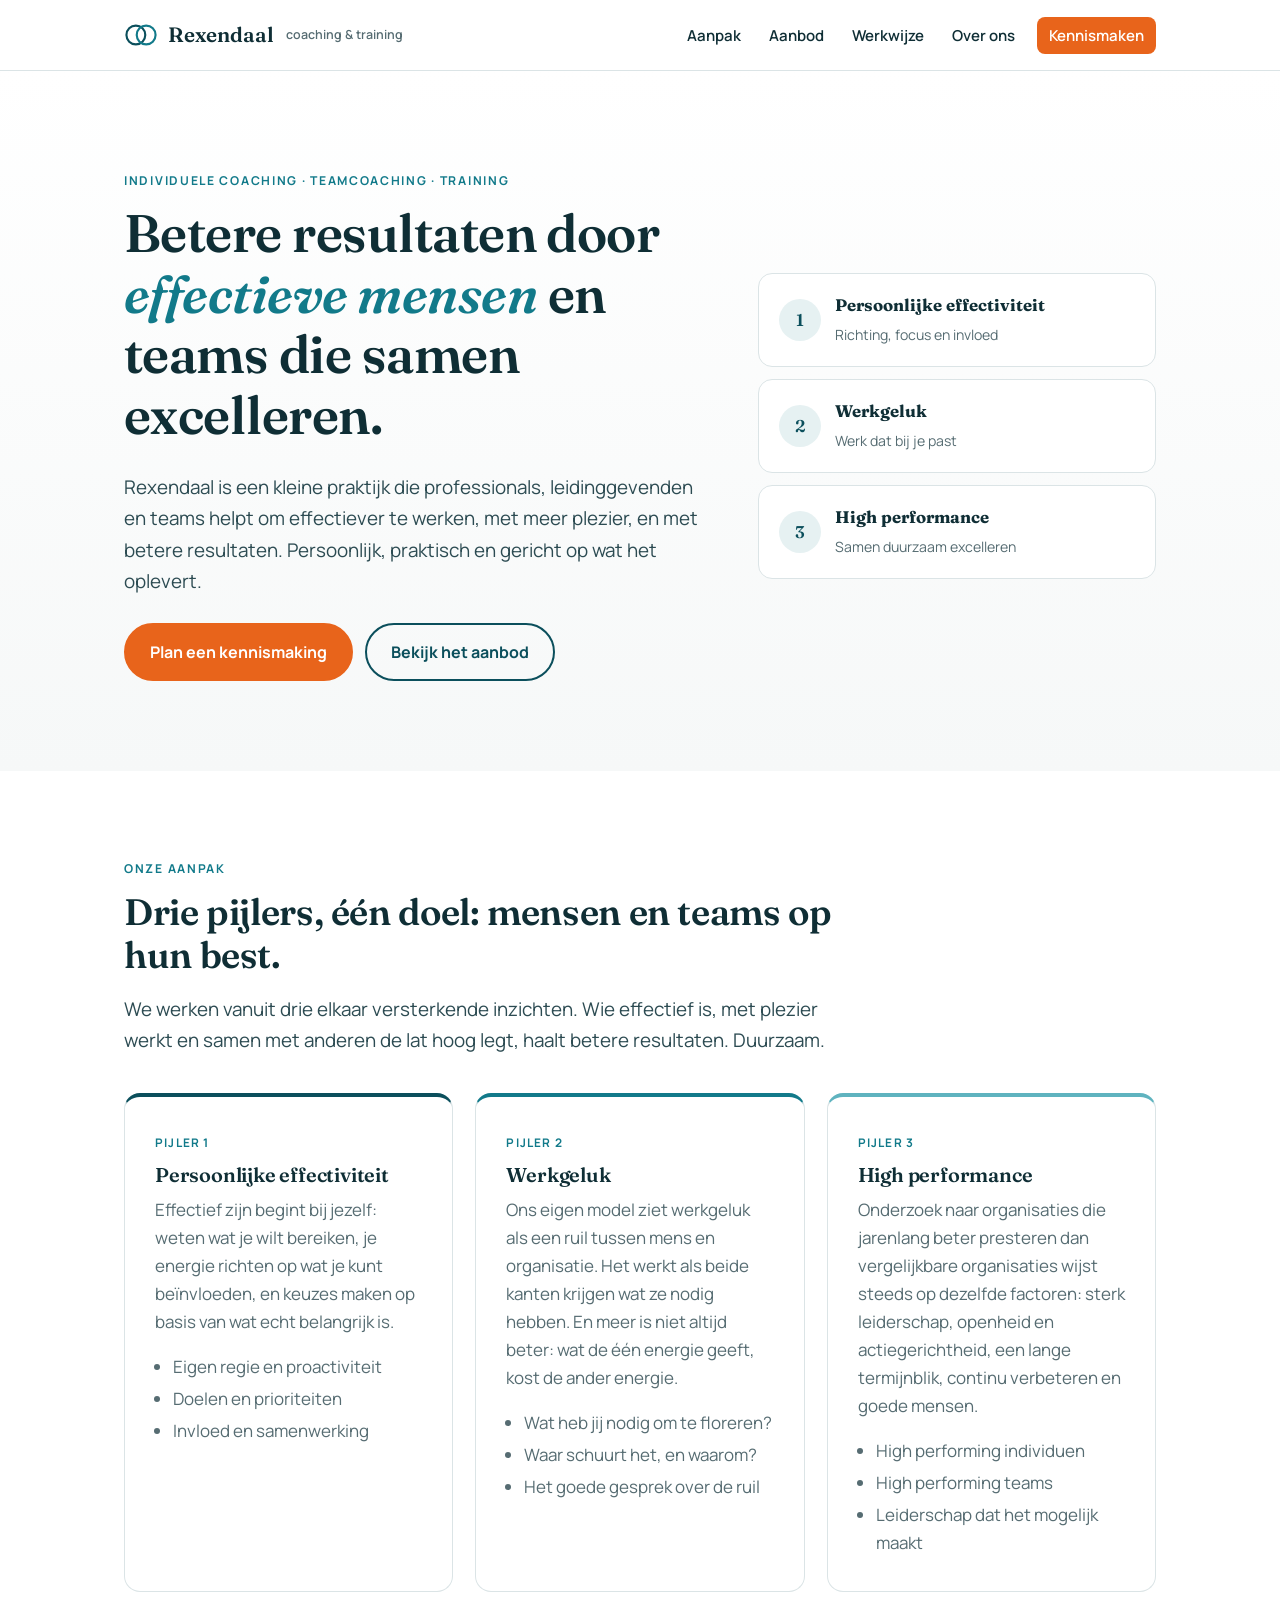
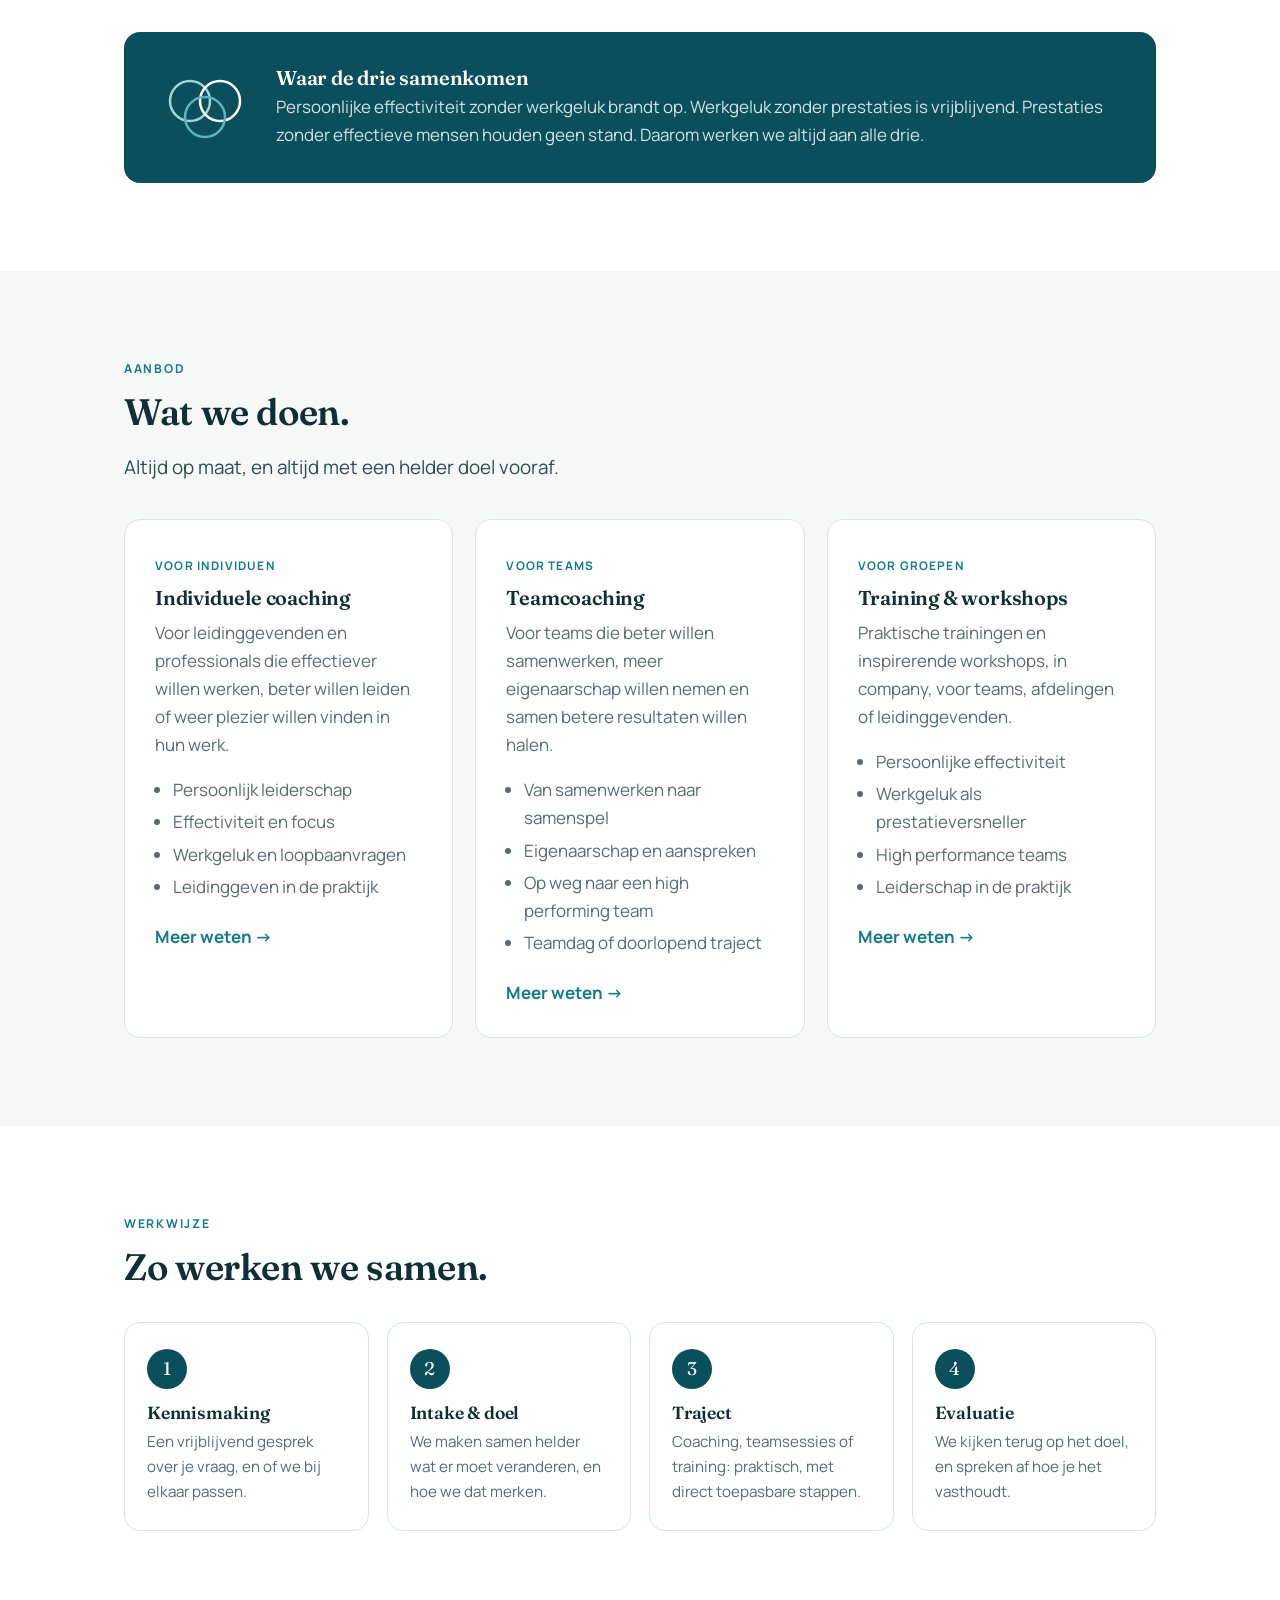
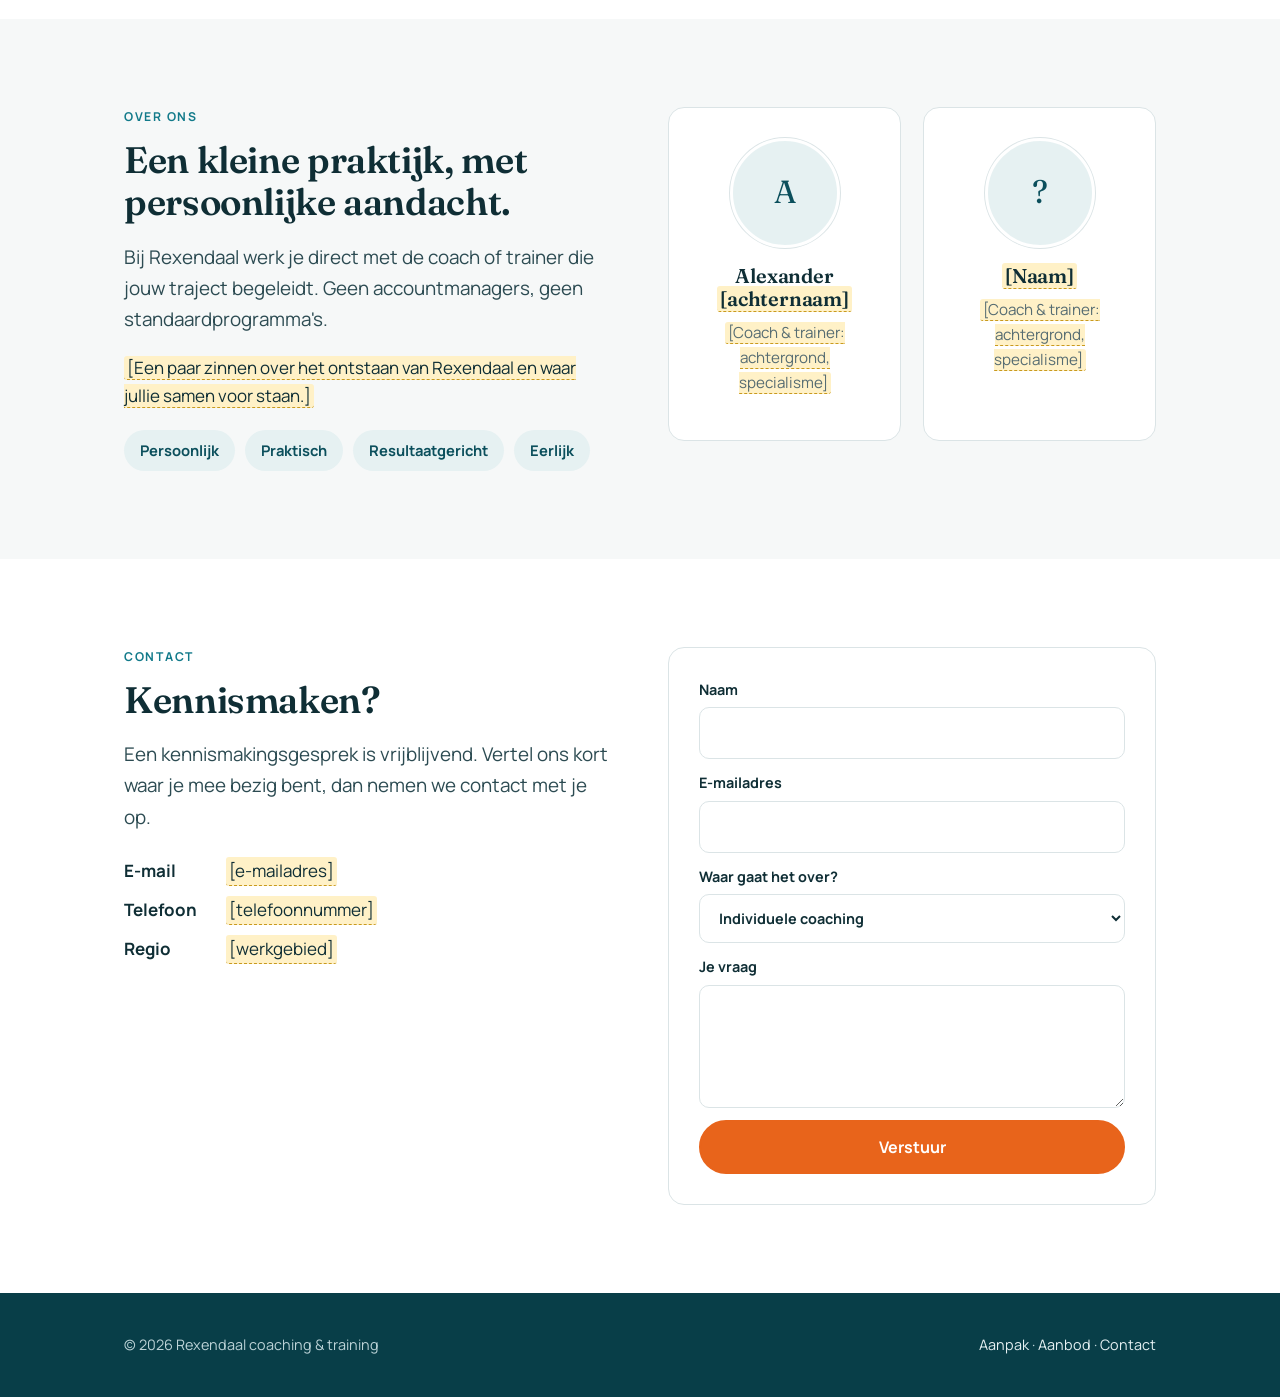
==== commit f0ede128: "Eenvoudige praktijksite Rexendaal Co-Authored-By: Claude Opus 5.5 <noreply@anthropic.com> Claude-Ses" ====
--- a/index.html
+++ b/index.html
@@ -3,1161 +3,287 @@
 <head>
 <meta charset="utf-8">
 <meta name="viewport" content="width=device-width, initial-scale=1">
-<title>Rexendaal: werk dat klopt (concept)</title>
-<meta name="description" content="Rexendaal maakt de ongeschreven deal tussen mens en organisatie bespreekbaar, meetbaar en stuurbaar. Per persoon, per team.">
+<title>Rexendaal: coaching & training</title>
+<meta name="description" content="Rexendaal is een kleine praktijk voor individuele coaching, teamcoaching en training. Voor effectieve mensen, bevlogen professionals en teams die samen excelleren.">
+<meta name="robots" content="noindex">
 <link rel="preconnect" href="https://fonts.googleapis.com">
 <link rel="preconnect" href="https://fonts.gstatic.com" crossorigin>
-<link href="https://fonts.googleapis.com/css2?family=Fraunces:opsz,wght@9..144,400;9..144,600;9..144,700&family=Manrope:wght@400;500;600;700&display=swap" rel="stylesheet">
+<link href="https://fonts.googleapis.com/css2?family=Fraunces:opsz,wght@9..144,500;9..144,600&family=Manrope:wght@400;500;600;700&display=swap" rel="stylesheet">
 <style>
-:root{
-  --ink:#0f2e35; --ink-2:#2c4b52; --muted:#5b7076;
-  --petrol:#0b4f5c; --petrol-d:#083e48;
-  --paper:#f4f7f8; --paper-2:#e8eef0; --card:#ffffff;
-  --copper:#127a8a; --copper-2:#5fb3bf; --sage:#e3f0f1; --sage-2:#b7d8dc;
-  --cta:#e8641b; --cta-d:#c9520f;
-  --line:#dbe4e6; --radius:14px; --max:1140px;
-  --serif:'Fraunces',Georgia,serif; --sans:'Manrope',system-ui,-apple-system,Segoe UI,sans-serif;
-}
+:root{--ink:#0f2e35;--muted:#566c72;--petrol:#0b4f5c;--petrol-d:#083e48;--teal:#127a8a;--soft:#e6f1f2;--paper:#f6f8f8;--line:#dbe4e6;--cta:#e8641b;--cta-d:#c9520f;
+ --serif:'Fraunces',Georgia,serif;--sans:'Manrope',system-ui,-apple-system,Segoe UI,sans-serif}
 *{box-sizing:border-box}
-html{scroll-behavior:smooth}
-body{margin:0;background:var(--paper);color:var(--ink);font-family:var(--sans);font-size:17px;line-height:1.6;-webkit-font-smoothing:antialiased}
-h1,h2,h3,h4{font-family:var(--serif);font-weight:600;line-height:1.15;margin:0 0 .5em;letter-spacing:-.01em}
-h1{font-size:clamp(2.2rem,5vw,3.6rem)}
-h2{font-size:clamp(1.7rem,3.4vw,2.5rem)}
-h3{font-size:1.3rem}
+html{scroll-behavior:smooth;scroll-padding-top:80px}
+body{margin:0;font-family:var(--sans);font-size:17px;line-height:1.65;color:var(--ink);background:#fff;-webkit-font-smoothing:antialiased}
+h1,h2,h3{font-family:var(--serif);font-weight:600;line-height:1.15;margin:0 0 .5em;letter-spacing:-.01em}
+h1{font-size:clamp(2.1rem,4.6vw,3.3rem)}
+h2{font-size:clamp(1.7rem,3vw,2.3rem)}
+h3{font-size:1.25rem}
 p{margin:0 0 1em}
-a{color:var(--copper)}
-.wrap{max-width:var(--max);margin:0 auto;padding:0 24px}
-.narrow{max-width:760px}
-section{padding:80px 0}
-.eyebrow{font-size:.78rem;font-weight:700;letter-spacing:.14em;text-transform:uppercase;color:var(--copper);margin-bottom:12px;display:block}
-.lead{font-size:1.2rem;color:var(--ink-2)}
+a{color:var(--teal)}
+.wrap{max-width:1080px;margin:0 auto;padding:0 24px}
+.narrow{max-width:720px}
+section{padding:88px 0}
+.alt{background:var(--paper)}
+.eyebrow{display:block;font-size:.76rem;font-weight:700;letter-spacing:.14em;text-transform:uppercase;color:var(--teal);margin-bottom:12px}
+.lead{font-size:1.18rem;color:#2c4b52}
 .muted{color:var(--muted)}
 .ph{background:#fff1c7;border-bottom:1px dashed #c99a1e;padding:0 3px;border-radius:3px}
 
-/* concept banner */
-.concept{background:var(--petrol-d);color:#e3eff1;font-size:.85rem;text-align:center;padding:7px 16px}
-.concept b{color:#ffb27f}
-.concept .ph{color:var(--ink)}
-
-/* header */
-header.site{position:sticky;top:0;z-index:50;background:rgba(255,255,255,.95);backdrop-filter:blur(8px);border-bottom:1px solid var(--line)}
-.nav{display:flex;align-items:center;justify-content:space-between;height:72px;gap:20px}
-.brand{display:flex;align-items:center;gap:10px;text-decoration:none;color:var(--ink);font-family:var(--serif);font-size:1.35rem;font-weight:700}
-.brand svg{flex:none}
-.menu{display:flex;gap:4px;align-items:center;list-style:none;margin:0;padding:0}
-.menu a{display:block;padding:8px 12px;border-radius:8px;text-decoration:none;color:var(--ink);font-weight:600;font-size:.93rem}
-.menu a:hover,.menu a.active{background:var(--sage)}
+header{position:sticky;top:0;z-index:20;background:rgba(255,255,255,.96);backdrop-filter:blur(8px);border-bottom:1px solid var(--line)}
+.nav{display:flex;align-items:center;justify-content:space-between;height:70px}
+.brand{display:flex;align-items:center;gap:10px;text-decoration:none;color:var(--ink);font-family:var(--serif);font-size:1.3rem;font-weight:600}
+.brand small{font-family:var(--sans);font-size:.78rem;color:var(--muted);font-weight:600;margin-left:2px}
+.menu{display:flex;gap:4px;list-style:none;margin:0;padding:0;align-items:center}
+.menu a{text-decoration:none;color:var(--ink);font-weight:600;font-size:.94rem;padding:8px 12px;border-radius:8px}
+.menu a:hover{background:var(--soft)}
 .menu a.cta{background:var(--cta);color:#fff;margin-left:6px}
 .menu a.cta:hover{background:var(--cta-d)}
 .burger{display:none;background:none;border:0;padding:8px;cursor:pointer}
-@media(max-width:980px){
-  .burger{display:block}
-  .menu{display:none;position:absolute;left:0;right:0;top:72px;background:var(--paper);flex-direction:column;align-items:stretch;padding:12px 24px 20px;border-bottom:1px solid var(--line)}
-  .menu.open{display:flex}
-  .menu a.cta{margin:8px 0 0;text-align:center}
-}
-
-/* buttons */
-.btn{display:inline-flex;align-items:center;gap:8px;padding:14px 22px;border-radius:999px;font-weight:700;text-decoration:none;border:2px solid var(--petrol);cursor:pointer;font-family:var(--sans);font-size:1rem;transition:.15s}
+@media(max-width:860px){.burger{display:block}.menu{display:none;position:absolute;top:70px;left:0;right:0;background:#fff;flex-direction:column;align-items:stretch;padding:10px 24px 20px;border-bottom:1px solid var(--line)}.menu.open{display:flex}.menu a.cta{margin:8px 0 0;text-align:center}}
+
+.btn{display:inline-block;padding:14px 24px;border-radius:999px;font-weight:700;text-decoration:none;border:2px solid var(--petrol);font-size:1rem;transition:.15s;cursor:pointer;font-family:var(--sans)}
 .btn.primary{background:var(--cta);border-color:var(--cta);color:#fff}
 .btn.primary:hover{background:var(--cta-d);border-color:var(--cta-d)}
-.btn.ghost{background:transparent;color:var(--petrol)}
+.btn.ghost{color:var(--petrol);background:transparent}
 .btn.ghost:hover{background:var(--petrol);color:#fff}
-.btn.copper{background:var(--cta);border-color:var(--cta);color:#fff}
-.btn.copper:hover{background:var(--cta-d);border-color:var(--cta-d)}
-.btns{display:flex;flex-wrap:wrap;gap:12px;margin-top:28px}
-
-/* hero */
-.hero{padding:90px 0 70px}
-.hero-grid{display:grid;grid-template-columns:1.25fr .9fr;gap:56px;align-items:center}
-.hero h1 em{font-style:italic;color:var(--copper)}
-@media(max-width:880px){.hero-grid{grid-template-columns:1fr}}
-.venn{width:100%;max-width:420px;margin:0 auto;display:block}
-
-/* cards & grids */
+.btns{display:flex;flex-wrap:wrap;gap:12px;margin-top:26px}
+
+.hero{padding:100px 0 90px;background:linear-gradient(180deg,#fff 0%,var(--paper) 100%)}
+.hero-grid{display:grid;grid-template-columns:1.3fr .9fr;gap:60px;align-items:center}
+.hero h1 em{font-style:italic;color:var(--teal)}
+.trio{display:grid;gap:12px}
+.trio div{background:#fff;border:1px solid var(--line);border-radius:14px;padding:18px 20px;display:flex;gap:14px;align-items:center}
+.trio b{font-family:var(--serif);font-size:1.05rem;display:block}
+.trio small{color:var(--muted);font-size:.88rem}
+.dot{flex:none;width:42px;height:42px;border-radius:50%;display:grid;place-items:center;background:var(--soft);color:var(--petrol);font-family:var(--serif);font-weight:600}
+@media(max-width:860px){.hero-grid{grid-template-columns:1fr}}
+
 .grid{display:grid;gap:22px}
-.g2{grid-template-columns:repeat(2,1fr)} .g3{grid-template-columns:repeat(3,1fr)} .g4{grid-template-columns:repeat(4,1fr)}
-@media(max-width:880px){.g2,.g3,.g4{grid-template-columns:1fr}}
-@media(min-width:600px) and (max-width:880px){.g4,.g3{grid-template-columns:repeat(2,1fr)}}
-.card{background:var(--card);border:1px solid var(--line);border-radius:var(--radius);padding:28px}
-.card h3{margin-bottom:.35em}
-.card .num{font-family:var(--serif);font-size:2.2rem;color:var(--copper);line-height:1;margin-bottom:10px;display:block}
-.band{background:var(--card);border-top:1px solid var(--line);border-bottom:1px solid var(--line)}
-.dark{background:var(--petrol);color:#eaf3f4}
-.dark h2,.dark h3{color:#fff}
-.dark .eyebrow{color:#9fd4db}
-.dark .lead{color:#cfe3e6}
-.dark .card{background:#0e5f6e;border-color:#1a6f7e;color:#e6f1f3}
-.sage{background:var(--sage)}
-
-/* fit visual */
-.fit{display:grid;grid-template-columns:repeat(3,1fr);gap:18px;margin-top:34px}
-@media(max-width:700px){.fit{grid-template-columns:1fr}}
-.fit .card{text-align:center}
-.fit svg{height:120px;margin-bottom:10px}
-
-/* keys strip */
-.keys{display:grid;grid-template-columns:repeat(7,1fr);gap:10px;margin-top:30px}
-@media(max-width:980px){.keys{grid-template-columns:repeat(2,1fr)}}
-.key{background:var(--card);border:1px solid var(--line);border-radius:12px;padding:16px 14px;text-decoration:none;color:var(--ink)}
-.key b{display:block;font-family:var(--serif);font-size:1.05rem}
-.key small{color:var(--muted);font-size:.82rem;line-height:1.35;display:block;margin-top:3px}
-.key .k{font-size:.72rem;font-weight:700;color:var(--copper);letter-spacing:.1em}
-.dark .key{background:#0e5f6e;border-color:#1a6f7e;color:#fff}
-.dark .key small{color:#bfdde1}
-.dark .key .k{color:#9fd4db}
-
-/* ladder */
-.ladder{display:grid;grid-template-columns:repeat(5,1fr);gap:0;margin-top:34px;align-items:end}
-.rung{padding:22px 18px;border:1px solid var(--line);background:var(--card);margin-left:-1px}
-.rung:nth-child(1){min-height:150px}.rung:nth-child(2){min-height:180px}.rung:nth-child(3){min-height:210px}.rung:nth-child(4){min-height:240px}.rung:nth-child(5){min-height:270px;background:var(--sage)}
-.rung .s{font-size:.75rem;font-weight:700;letter-spacing:.12em;color:var(--copper);text-transform:uppercase}
-.rung h4{font-size:1.15rem;margin:.3em 0}
-.rung p{font-size:.9rem;color:var(--muted);margin:0}
-@media(max-width:880px){.ladder{grid-template-columns:1fr}.rung{min-height:0!important;margin:0 0 -1px}}
-
-/* split routes */
-.route{border-radius:var(--radius);padding:38px;display:flex;flex-direction:column}
-.route.org{background:var(--petrol);color:#eaf3f4}
-.route.org h3{color:#fff}
-.route.pro{background:var(--sage);color:var(--ink);border:1px solid var(--sage-2)}
-.route.pro h3{color:var(--ink)}
-.route .btn{margin-top:auto;align-self:flex-start;border-color:var(--cta);color:#fff;background:var(--cta)}
-.route .btn:hover{background:var(--cta-d);border-color:var(--cta-d)}
-.route ul{padding-left:20px;margin:0 0 26px}
-
-/* lists */
-.check{list-style:none;padding:0;margin:0}
-.check li{padding:8px 0 8px 32px;position:relative;border-bottom:1px solid var(--line)}
-.check li:last-child{border:0}
-.check li::before{content:"";position:absolute;left:0;top:14px;width:18px;height:18px;border-radius:50%;background:var(--sage-2);box-shadow:inset 0 0 0 5px var(--sage)}
-
-/* steps */
-.steps{counter-reset:s;display:grid;gap:14px;margin-top:26px}
-.step{display:grid;grid-template-columns:56px 1fr;gap:18px;background:var(--card);border:1px solid var(--line);border-radius:var(--radius);padding:22px}
-.step::before{counter-increment:s;content:counter(s);font-family:var(--serif);font-size:1.6rem;width:48px;height:48px;border-radius:50%;background:var(--sage);display:grid;place-items:center;color:var(--ink)}
-.step h4{margin:0 0 .2em;font-size:1.15rem}
-.step p{margin:0;color:var(--muted)}
-
-/* product cards */
-.product{background:var(--card);border:1px solid var(--line);border-radius:var(--radius);padding:30px;display:flex;flex-direction:column}
-.product.flag{border:2px solid var(--petrol);position:relative}
-.product .tag{position:absolute;top:-13px;left:24px;background:var(--petrol);color:#fff;font-size:.75rem;font-weight:700;padding:4px 12px;border-radius:999px;letter-spacing:.05em}
-.product dl{display:grid;grid-template-columns:110px 1fr;gap:6px 14px;font-size:.92rem;margin:16px 0 0}
-.product dt{font-weight:700;color:var(--muted)}
-.product dd{margin:0}
-.product .price{margin-top:auto;padding-top:18px;font-weight:700;font-family:var(--serif);font-size:1.15rem}
-.lvl{margin-top:56px}
-.lvl:first-of-type{margin-top:0}
-.lvl-head{display:flex;align-items:baseline;gap:14px;border-bottom:2px solid var(--petrol);padding-bottom:10px;margin-bottom:22px}
-.lvl-head span{font-family:var(--serif);font-size:2rem;color:var(--copper)}
-
-/* tables */
-.tbl{width:100%;border-collapse:collapse;background:var(--card);border-radius:var(--radius);overflow:hidden;font-size:.92rem}
-.tbl th,.tbl td{padding:14px 16px;text-align:left;vertical-align:top;border-bottom:1px solid var(--line)}
-.tbl th{background:var(--petrol);color:#fff;font-weight:700}
-.tbl td:first-child{font-weight:700}
-.tbl tr.ours td{background:var(--sage)}
-.scroll{overflow-x:auto;border-radius:var(--radius);border:1px solid var(--line)}
-
-/* accordion keys */
-.acc{border:1px solid var(--line);border-radius:var(--radius);background:var(--card);margin-bottom:10px;overflow:hidden}
-.acc summary{list-style:none;cursor:pointer;padding:20px 24px;display:flex;align-items:center;gap:16px}
-.acc summary::-webkit-details-marker{display:none}
-.acc summary .n{font-family:var(--serif);font-size:1.6rem;color:var(--copper);width:32px}
-.acc summary h3{margin:0;font-size:1.2rem}
-.acc summary small{color:var(--muted);display:block;font-family:var(--sans);font-size:.88rem}
-.acc summary::after{content:"+";margin-left:auto;font-size:1.6rem;color:var(--muted)}
-.acc[open] summary::after{content:"–"}
-.quad{display:grid;grid-template-columns:repeat(2,1fr);gap:1px;background:var(--line);border-top:1px solid var(--line)}
-.quad div{background:#f7fbfb;padding:18px 22px;font-size:.93rem}
-.quad b{display:block;font-size:.76rem;letter-spacing:.1em;text-transform:uppercase;color:var(--copper);margin-bottom:4px}
-@media(max-width:640px){.quad{grid-template-columns:1fr}}
-
-/* layers */
-.layers{display:grid;gap:10px;margin-top:20px}
-.layer{display:grid;grid-template-columns:220px 1fr;gap:16px;align-items:center;padding:16px 20px;border-radius:12px;background:var(--card);border:1px solid var(--line)}
-.layer b{font-family:var(--serif);font-size:1.05rem}
-.layer:nth-child(1){margin:0 0 0 0;background:var(--sage)}.layer:nth-child(2){margin-left:4%}.layer:nth-child(3){margin-left:8%}.layer:nth-child(4){margin-left:12%;background:var(--paper-2)}
-@media(max-width:700px){.layer{grid-template-columns:1fr;margin-left:0!important}}
-
-/* test */
-.test-row{background:var(--card);border:1px solid var(--line);border-radius:var(--radius);padding:24px;margin-bottom:14px}
-.test-row h3{margin:0 0 4px;font-size:1.2rem}
-.test-row h3 small{font-family:var(--sans);font-size:.85rem;color:var(--muted);font-weight:500}
-.test-row p.stmt{margin:0 0 16px;color:var(--ink-2)}
-.sl{display:grid;grid-template-columns:120px 1fr 44px;gap:14px;align-items:center;margin:8px 0}
-.sl label{font-weight:700;font-size:.92rem}
-.sl output{font-family:var(--serif);font-size:1.3rem;text-align:right;color:var(--copper)}
-input[type=range]{width:100%;accent-color:var(--petrol);height:28px}
-.dir{display:none;margin-top:10px;font-size:.9rem;gap:8px;flex-wrap:wrap;align-items:center}
-.dir.show{display:flex}
-.seg{display:inline-flex;border:1px solid var(--line);border-radius:999px;overflow:hidden}
-.seg button{background:#fff;border:0;padding:7px 14px;font-family:var(--sans);font-weight:600;cursor:pointer;font-size:.85rem;color:var(--ink)}
-.seg button.on{background:var(--petrol);color:#fff}
-.note{background:var(--sage);border-radius:12px;padding:16px 20px;font-size:.93rem}
-.progress{position:sticky;top:72px;z-index:5;background:var(--paper);padding:10px 0}
-.bar{height:6px;background:var(--line);border-radius:6px;overflow:hidden}
-.bar i{display:block;height:100%;background:var(--copper);width:0;transition:.3s}
-
-.lik{display:grid;grid-template-columns:90px auto 90px;gap:12px;align-items:center}
-.lik small{font-size:.78rem;color:var(--muted);line-height:1.2}.lik small:last-child{text-align:right}
-.lik .seg button{min-width:46px;padding:10px 0;font-size:1rem}
-@media(max-width:560px){.lik{grid-template-columns:1fr 1fr}.lik .seg{grid-column:1/-1;grid-row:1;justify-self:center}}
-.choices{display:grid;gap:12px;margin-top:18px}
-.choice{text-align:left;font:inherit;font-weight:600;background:#fff;border:2px solid var(--line);border-radius:12px;padding:18px 20px;cursor:pointer;color:var(--ink);transition:.12s}
-.choice:hover{border-color:var(--petrol)}.choice.on{border-color:var(--petrol);background:var(--sage)}
-.dil{display:grid;grid-template-columns:1fr auto 1fr;gap:14px;align-items:stretch;margin:18px 0}
-.dil .opt{font:inherit;text-align:left;color:var(--ink);cursor:pointer;background:#fff;border:2px solid var(--line);border-radius:14px;padding:26px 22px;font-weight:600;font-size:1.05rem;line-height:1.4;transition:.12s}
-.dil .opt:hover{border-color:var(--petrol);transform:translateY(-2px);box-shadow:0 10px 24px -16px rgba(11,79,92,.5)}
-.dil .opt span{display:block;font-family:var(--serif);color:var(--copper);font-size:1.4rem;margin-bottom:6px}
-.dil .opt.on{border-color:var(--petrol);background:var(--sage)}
-.dil .vs{align-self:center;font-family:var(--serif);font-style:italic;color:var(--muted)}
-@media(max-width:640px){.dil{grid-template-columns:1fr}.dil .vs{text-align:center}}
-.scale4{display:grid;grid-template-columns:repeat(4,1fr);gap:10px;margin-top:8px}
-.scale4 button{font:inherit;font-weight:700;padding:14px 8px;border-radius:12px;border:2px solid var(--line);background:#fff;color:var(--ink);cursor:pointer}
-.scale4 button:hover{border-color:var(--petrol)}.scale4 button.on{background:var(--petrol);border-color:var(--petrol);color:#fff}
-@media(max-width:520px){.scale4{grid-template-columns:repeat(2,1fr)}}
-.cardgrid{display:grid;grid-template-columns:repeat(auto-fill,minmax(200px,1fr));gap:10px;margin-top:10px}
-.ccard{font:inherit;font-weight:600;font-size:.95rem;text-align:left;background:#fff;border:2px solid var(--line);border-radius:12px;padding:16px;cursor:pointer;color:var(--ink);min-height:74px}
-.ccard:hover{border-color:var(--petrol)}.ccard.on{border-color:var(--petrol);background:var(--sage);box-shadow:inset 0 0 0 1px var(--petrol)}
-/* results */
-.result{display:none}
-.result.show{display:block}
-.score-big{font-family:var(--serif);font-size:4.5rem;line-height:1;color:var(--copper)}
-.chart{display:grid;gap:12px;margin:10px 0}
-.crow{display:grid;grid-template-columns:130px 1fr 74px;gap:14px;align-items:center;font-size:.92rem}
-.crow .tracks{display:grid;gap:4px}
-.track{height:10px;background:var(--paper-2);border-radius:10px;overflow:hidden}
-.track i{display:block;height:100%;border-radius:10px}
-.track.b i{background:var(--petrol)} .track.m i{background:var(--copper-2)}
-.flag-chip{font-size:.75rem;font-weight:700;padding:3px 8px;border-radius:999px;text-align:center}
-.chip-low{background:#f7d9c6;color:#8a3d13}.chip-high{background:#fbe7c4;color:#7a5306}.chip-ok{background:var(--sage);color:var(--ink)}
-.legend{display:flex;gap:18px;font-size:.85rem;color:var(--muted);margin-bottom:10px}
-.legend i{display:inline-block;width:12px;height:12px;border-radius:3px;margin-right:6px;vertical-align:-1px}
-
-/* forms */
+.g3{grid-template-columns:repeat(3,1fr)} .g2{grid-template-columns:repeat(2,1fr)} .g4{grid-template-columns:repeat(4,1fr)}
+@media(max-width:860px){.g3,.g2,.g4{grid-template-columns:1fr}}
+.card{background:#fff;border:1px solid var(--line);border-radius:16px;padding:30px}
+.card .tag{font-size:.74rem;font-weight:700;letter-spacing:.1em;text-transform:uppercase;color:var(--teal)}
+.card h3{margin-top:8px}
+.card ul{padding-left:18px;margin:12px 0 0;color:var(--muted)}
+.card ul li{margin:4px 0}
+.card .more{display:inline-block;margin-top:18px;font-weight:700;text-decoration:none}
+.pillar{border-top:4px solid var(--petrol)}
+.pillar:nth-child(2){border-top-color:var(--teal)}
+.pillar:nth-child(3){border-top-color:#5fb3bf}
+
+.together{margin-top:40px;background:var(--petrol);color:#eaf3f4;border-radius:16px;padding:34px 38px;display:grid;grid-template-columns:auto 1fr;gap:28px;align-items:center}
+.together h3{color:#fff;margin:0 0 4px}
+.together p{margin:0;color:#cfe3e6}
+@media(max-width:700px){.together{grid-template-columns:1fr}}
+
+.steps{display:grid;grid-template-columns:repeat(4,1fr);gap:18px;counter-reset:s}
+.step{position:relative;padding:26px 22px;background:#fff;border:1px solid var(--line);border-radius:16px}
+.step::before{counter-increment:s;content:counter(s);display:grid;place-items:center;width:40px;height:40px;border-radius:50%;background:var(--petrol);color:#fff;font-family:var(--serif);font-size:1.15rem;margin-bottom:14px}
+.step h3{font-size:1.1rem;margin-bottom:.3em}
+.step p{margin:0;color:var(--muted);font-size:.95rem}
+@media(max-width:860px){.steps{grid-template-columns:1fr 1fr}}
+@media(max-width:520px){.steps{grid-template-columns:1fr}}
+
+.person{text-align:center}
+.avatar{width:110px;height:110px;border-radius:50%;margin:0 auto 16px;background:var(--soft);display:grid;place-items:center;font-family:var(--serif);font-size:2rem;color:var(--petrol);border:3px solid #fff;box-shadow:0 0 0 1px var(--line)}
+.person p{font-size:.95rem}
+
+.values{display:flex;flex-wrap:wrap;gap:10px;margin-top:20px}
+.values span{background:var(--soft);color:var(--petrol);font-weight:700;padding:8px 16px;border-radius:999px;font-size:.92rem}
+
 .form{display:grid;gap:12px}
-.form input,.form textarea,.form select{font:inherit;padding:13px 15px;border-radius:10px;border:1px solid var(--line);background:#fff;width:100%;color:var(--ink)}
-.form label{font-weight:700;font-size:.9rem}
-.form .ok{display:none;background:var(--sage);padding:14px 16px;border-radius:10px;font-size:.93rem}
-.form .ok.show{display:block}
-.consent{display:flex;gap:10px;font-size:.85rem;color:var(--muted);align-items:flex-start}
-.consent input{width:auto;margin-top:4px}
-
-/* blog */
-.post{background:var(--card);border:1px solid var(--line);border-radius:var(--radius);padding:26px;text-decoration:none;color:var(--ink);display:flex;flex-direction:column;transition:.15s}
-.post:hover{transform:translateY(-2px);box-shadow:0 10px 30px -18px rgba(20,48,43,.4)}
-.post .cat{font-size:.74rem;font-weight:700;letter-spacing:.1em;text-transform:uppercase;color:var(--copper)}
-.post h3{margin:8px 0;font-size:1.2rem}
-.post .soon{margin-top:auto;font-size:.82rem;color:var(--muted);padding-top:10px}
-.dl{display:grid;grid-template-columns:64px 1fr;gap:18px;align-items:start}
-.dl .ico{width:64px;height:80px;border-radius:6px;background:var(--petrol);color:#fff;display:grid;place-items:center;font-family:var(--serif);font-size:.85rem;position:relative}
-.dl .ico::after{content:"";position:absolute;top:0;right:0;border-width:0 16px 16px 0;border-style:solid;border-color:var(--paper) var(--paper) var(--copper-2) var(--copper-2)}
-article.blog{font-size:1.08rem}
-article.blog h2{font-size:1.6rem;margin-top:1.6em}
-article.blog blockquote{margin:1.6em 0;padding:4px 0 4px 24px;border-left:4px solid var(--copper);font-family:var(--serif);font-size:1.35rem;line-height:1.35}
-
-/* views */
-.view{display:none}
-.view.on{display:block;animation:fade .35s ease}
-@keyframes fade{from{opacity:0;transform:translateY(6px)}to{opacity:1;transform:none}}
-
-/* footer */
-footer{background:var(--petrol-d);color:#bcd3d7;padding:60px 0 30px;font-size:.93rem}
-footer a{color:#e7efe9;text-decoration:none}
-footer a:hover{text-decoration:underline}
-footer h4{color:#fff;font-size:1.05rem}
-footer ul{list-style:none;padding:0;margin:0;display:grid;gap:6px}
-.foot{display:grid;grid-template-columns:2fr 1fr 1fr 1fr;gap:34px}
-@media(max-width:800px){.foot{grid-template-columns:1fr 1fr}}
-.copy{border-top:1px solid #1a5f6b;margin-top:40px;padding-top:20px;font-size:.82rem}
+.form label{font-weight:700;font-size:.9rem;display:grid;gap:6px}
+.form input,.form textarea,.form select{font:inherit;padding:13px 15px;border-radius:10px;border:1px solid var(--line);background:#fff;color:var(--ink);width:100%}
+.ok{display:none;background:var(--soft);padding:14px 16px;border-radius:10px;font-size:.93rem}
+.ok.show{display:block}
+.contact-list{list-style:none;padding:0;margin:24px 0 0;display:grid;gap:10px}
+.contact-list li{display:flex;gap:12px;align-items:center}
+.contact-list b{min-width:90px}
+
+footer{background:var(--petrol-d);color:#bcd3d7;padding:40px 0;font-size:.9rem}
+footer .wrap{display:flex;justify-content:space-between;flex-wrap:wrap;gap:16px}
+footer a{color:#e6f1f3;text-decoration:none}
 </style>
 </head>
 <body>
 
-<div class="concept"><b>Conceptversie</b> · werktitel model: “het 7 Keys Model” · <span class="ph">gemarkeerde tekst</span> = nog in te vullen</div>
-
-<header class="site">
+<header>
   <div class="wrap nav">
-    <a class="brand" href="#home" aria-label="Rexendaal home">
-      <svg width="38" height="28" viewBox="0 0 38 28" aria-hidden="true"><circle cx="13" cy="14" r="11" fill="none" stroke="#0b4f5c" stroke-width="2.5"/><circle cx="25" cy="14" r="11" fill="none" stroke="#127a8a" stroke-width="2.5"/><path d="M19 4.8a11 11 0 0 1 0 18.4a11 11 0 0 1 0-18.4z" fill="#127a8a" opacity=".25"/></svg>
-      Rexendaal
+    <a class="brand" href="#top">
+      <svg width="34" height="24" viewBox="0 0 38 28" aria-hidden="true"><circle cx="13" cy="14" r="11" fill="none" stroke="#0b4f5c" stroke-width="2.5"/><circle cx="25" cy="14" r="11" fill="none" stroke="#127a8a" stroke-width="2.5"/></svg>
+      Rexendaal <small>coaching & training</small>
     </a>
-    <button class="burger" aria-label="Menu" onclick="document.querySelector('.menu').classList.toggle('open')">
-      <svg width="26" height="26" viewBox="0 0 24 24"><path d="M3 6h18M3 12h18M3 18h18" stroke="#0b4f5c" stroke-width="2" stroke-linecap="round"/></svg>
-    </button>
-    <ul class="menu">
-      <li><a href="#organisaties">Voor organisaties</a></li>
+    <button class="burger" aria-label="Menu" onclick="document.querySelector('.menu').classList.toggle('open')"><svg width="26" height="26" viewBox="0 0 24 24"><path d="M3 6h18M3 12h18M3 18h18" stroke="#0f2e35" stroke-width="2" stroke-linecap="round"/></svg></button>
+    <ul class="menu" onclick="this.classList.remove('open')">
+      <li><a href="#aanpak">Aanpak</a></li>
       <li><a href="#aanbod">Aanbod</a></li>
-      <li><a href="#model">Het model</a></li>
-      <li><a href="#kennisbank">Kennisbank</a></li>
-      <li><a href="#over">Over</a></li>
-      <li><a href="#werkgeluk-test">Werkgeluk-test</a></li>
+      <li><a href="#werkwijze">Werkwijze</a></li>
+      <li><a href="#over">Over ons</a></li>
       <li><a class="cta" href="#contact">Kennismaken</a></li>
     </ul>
   </div>
 </header>
 
-<main>
-
-<!-- ================= HOME ================= -->
-<div class="view" id="v-home">
-  <section class="hero">
-    <div class="wrap hero-grid">
+<main id="top">
+
+<section class="hero">
+  <div class="wrap hero-grid">
+    <div>
+      <span class="eyebrow">Individuele coaching · Teamcoaching · Training</span>
+      <h1>Betere resultaten door <em>effectieve mensen</em> en teams die samen excelleren.</h1>
+      <p class="lead">Rexendaal is een kleine praktijk die professionals, leidinggevenden en teams helpt om effectiever te werken, met meer plezier, en met betere resultaten. Persoonlijk, praktisch en gericht op wat het oplevert.</p>
+      <div class="btns">
+        <a class="btn primary" href="#contact">Plan een kennismaking</a>
+        <a class="btn ghost" href="#aanbod">Bekijk het aanbod</a>
+      </div>
+    </div>
+    <div class="trio" aria-label="Onze drie pijlers">
+      <div><span class="dot">1</span><span><b>Persoonlijke effectiviteit</b><small>Richting, focus en invloed</small></span></div>
+      <div><span class="dot">2</span><span><b>Werkgeluk</b><small>Werk dat bij je past</small></span></div>
+      <div><span class="dot">3</span><span><b>High performance</b><small>Samen duurzaam excelleren</small></span></div>
+    </div>
+  </div>
+</section>
+
+<section id="aanpak">
+  <div class="wrap">
+    <div class="narrow">
+      <span class="eyebrow">Onze aanpak</span>
+      <h2>Drie pijlers, één doel: mensen en teams op hun best.</h2>
+      <p class="lead">We werken vanuit drie elkaar versterkende inzichten. Wie effectief is, met plezier werkt en samen met anderen de lat hoog legt, haalt betere resultaten. Duurzaam.</p>
+    </div>
+    <div class="grid g3" style="margin-top:36px">
+      <div class="card pillar">
+        <span class="tag">Pijler 1</span>
+        <h3>Persoonlijke effectiviteit</h3>
+        <p class="muted">Effectief zijn begint bij jezelf: weten wat je wilt bereiken, je energie richten op wat je kunt beïnvloeden, en keuzes maken op basis van wat echt belangrijk is.</p>
+        <ul><li>Eigen regie en proactiviteit</li><li>Doelen en prioriteiten</li><li>Invloed en samenwerking</li></ul>
+      </div>
+      <div class="card pillar">
+        <span class="tag">Pijler 2</span>
+        <h3>Werkgeluk</h3>
+        <p class="muted">Ons eigen model ziet werkgeluk als een ruil tussen mens en organisatie. Het werkt als beide kanten krijgen wat ze nodig hebben. En meer is niet altijd beter: wat de één energie geeft, kost de ander energie.</p>
+        <ul><li>Wat heb jij nodig om te floreren?</li><li>Waar schuurt het, en waarom?</li><li>Het goede gesprek over de ruil</li></ul>
+      </div>
+      <div class="card pillar">
+        <span class="tag">Pijler 3</span>
+        <h3>High performance</h3>
+        <p class="muted">Onderzoek naar organisaties die jarenlang beter presteren dan vergelijkbare organisaties wijst steeds op dezelfde factoren: sterk leiderschap, openheid en actiegerichtheid, een lange termijnblik, continu verbeteren en goede mensen.</p>
+        <ul><li>High performing individuen</li><li>High performing teams</li><li>Leiderschap dat het mogelijk maakt</li></ul>
+      </div>
+    </div>
+    <div class="together">
+      <svg width="86" height="62" viewBox="0 0 86 62" aria-hidden="true"><circle cx="28" cy="24" r="20" fill="none" stroke="#9fd4db" stroke-width="2.5"/><circle cx="58" cy="24" r="20" fill="none" stroke="#fff" stroke-width="2.5"/><circle cx="43" cy="40" r="20" fill="none" stroke="#5fb3bf" stroke-width="2.5"/></svg>
+      <div><h3>Waar de drie samenkomen</h3><p>Persoonlijke effectiviteit zonder werkgeluk brandt op. Werkgeluk zonder prestaties is vrijblijvend. Prestaties zonder effectieve mensen houden geen stand. Daarom werken we altijd aan alle drie.</p></div>
+    </div>
+  </div>
+</section>
+
+<section id="aanbod" class="alt">
+  <div class="wrap">
+    <div class="narrow">
+      <span class="eyebrow">Aanbod</span>
+      <h2>Wat we doen.</h2>
+      <p class="lead">Altijd op maat, en altijd met een helder doel vooraf.</p>
+    </div>
+    <div class="grid g3" style="margin-top:36px">
+      <div class="card">
+        <span class="tag">Voor individuen</span>
+        <h3>Individuele coaching</h3>
+        <p class="muted">Voor leidinggevenden en professionals die effectiever willen werken, beter willen leiden of weer plezier willen vinden in hun werk.</p>
+        <ul><li>Persoonlijk leiderschap</li><li>Effectiviteit en focus</li><li>Werkgeluk en loopbaanvragen</li><li>Leidinggeven in de praktijk</li></ul>
+        <a class="more" href="#contact">Meer weten →</a>
+      </div>
+      <div class="card">
+        <span class="tag">Voor teams</span>
+        <h3>Teamcoaching</h3>
+        <p class="muted">Voor teams die beter willen samenwerken, meer eigenaarschap willen nemen en samen betere resultaten willen halen.</p>
+        <ul><li>Van samenwerken naar samenspel</li><li>Eigenaarschap en aanspreken</li><li>Op weg naar een high performing team</li><li>Teamdag of doorlopend traject</li></ul>
+        <a class="more" href="#contact">Meer weten →</a>
+      </div>
+      <div class="card">
+        <span class="tag">Voor groepen</span>
+        <h3>Training & workshops</h3>
+        <p class="muted">Praktische trainingen en inspirerende workshops, in company, voor teams, afdelingen of leidinggevenden.</p>
+        <ul><li>Persoonlijke effectiviteit</li><li>Werkgeluk als prestatieversneller</li><li>High performance teams</li><li>Leiderschap in de praktijk</li></ul>
+        <a class="more" href="#contact">Meer weten →</a>
+      </div>
+    </div>
+  </div>
+</section>
+
+<section id="werkwijze">
+  <div class="wrap">
+    <div class="narrow">
+      <span class="eyebrow">Werkwijze</span>
+      <h2>Zo werken we samen.</h2>
+    </div>
+    <div class="steps" style="margin-top:34px">
+      <div class="step"><h3>Kennismaking</h3><p>Een vrijblijvend gesprek over je vraag, en of we bij elkaar passen.</p></div>
+      <div class="step"><h3>Intake & doel</h3><p>We maken samen helder wat er moet veranderen, en hoe we dat merken.</p></div>
+      <div class="step"><h3>Traject</h3><p>Coaching, teamsessies of training: praktisch, met direct toepasbare stappen.</p></div>
+      <div class="step"><h3>Evaluatie</h3><p>We kijken terug op het doel, en spreken af hoe je het vasthoudt.</p></div>
+    </div>
+  </div>
+</section>
+
+<section id="over" class="alt">
+  <div class="wrap">
+    <div class="grid g2" style="gap:56px;align-items:start">
       <div>
-        <span class="eyebrow">Leiderschap · Teams · Professionals</span>
-        <h1>Iedereen hetzelfde bieden is de <em>duurste fout</em> in leiderschap.</h1>
-        <p class="lead">Elke werkrelatie heeft een geschreven contract én een ongeschreven deal. Rexendaal maakt die deal bespreekbaar, meetbaar en stuurbaar: per persoon en per team. Zo houd je je beste mensen en haal je meer uit wat je al in hen investeert.</p>
-        <div class="btns">
-          <a class="btn primary" href="#organisaties">Voor organisaties</a>
-          <a class="btn ghost" href="#werkgeluk-test">Doe de werkgeluk-test</a>
-        </div>
-      </div>
-      <svg class="venn" viewBox="0 0 420 340" role="img" aria-label="Mens en organisatie overlappen: werk dat klopt">
-        <circle cx="150" cy="170" r="125" fill="#e3f0f1" stroke="#0b4f5c" stroke-width="2"/>
-        <circle cx="270" cy="170" r="125" fill="#cfe6e9" stroke="#127a8a" stroke-width="2" style="mix-blend-mode:multiply"/>
-        <text x="90" y="165" font-family="Fraunces" font-size="22" fill="#0f2e35" text-anchor="middle">Mens</text>
-        <text x="90" y="190" font-family="Manrope" font-size="12" fill="#5b7076" text-anchor="middle">brengt in · krijgt terug</text>
-        <text x="330" y="165" font-family="Fraunces" font-size="20" fill="#0f2e35" text-anchor="middle">Organisatie</text>
-        <text x="330" y="190" font-family="Manrope" font-size="12" fill="#5b7076" text-anchor="middle">investeert · krijgt terug</text>
-        <text x="210" y="160" font-family="Fraunces" font-size="17" font-style="italic" fill="#0f2e35" text-anchor="middle">werk dat</text>
-        <text x="210" y="183" font-family="Fraunces" font-size="17" font-style="italic" fill="#0f2e35" text-anchor="middle">klopt</text>
-      </svg>
-    </div>
-  </section>
-
-  <section class="band">
-    <div class="wrap">
-      <div class="grid g2" style="align-items:center;gap:56px">
-        <div>
-          <span class="eyebrow">Het probleem</span>
-          <h2>Mensen vertrekken zelden om wat er in hun contract staat.</h2>
-        </div>
-        <div>
-          <p>Het contract regelen we tot op de komma. Maar wat iemand écht van zijn werk verwacht, en wat de organisatie daar in ruil voor verwacht, blijft onuitgesproken. Tot het schuurt: een goede kracht haakt af, een team presteert onder zijn kunnen, een jaargesprek levert niets op.</p>
-          <p>Dan grijpen organisaties naar generieke oplossingen: één ontwikkelbudget, één beleid, één tevredenheidsonderzoek met gemiddelden. Zo investeer je te veel waar het niet nodig is, en te weinig waar het wel nodig is.</p>
-        </div>
-      </div>
-    </div>
-  </section>
-
-  <section>
-    <div class="wrap">
-      <div class="narrow">
-        <span class="eyebrow">Ons inzicht</span>
-        <h2>Meer is niet altijd beter.</h2>
-        <p class="lead">Werk past zoals kleding past. Te krap knelt. Maar te ruim zit óók niet. Wat de één energie geeft, is voor de ander een bron van stress.</p>
-      </div>
-      <div class="fit">
-        <div class="card">
-          <svg viewBox="0 0 120 120"><rect x="38" y="20" width="44" height="86" rx="10" fill="#cfe6e9" stroke="#127a8a" stroke-width="2"/><circle cx="60" cy="58" r="30" fill="none" stroke="#0b4f5c" stroke-width="2.5" stroke-dasharray="4 4"/></svg>
-          <h3>Tekort</h3>
-          <p class="muted">Veel behoefte aan groei of regie, maar een routinefunctie met micromanagement. Gevolg: frustratie, bore-out, vertrek.</p>
-        </div>
-        <div class="card" style="border:2px solid var(--petrol)">
-          <svg viewBox="0 0 120 120"><rect x="28" y="20" width="64" height="86" rx="14" fill="#e3f0f1" stroke="#0b4f5c" stroke-width="2"/><circle cx="60" cy="58" r="26" fill="none" stroke="#0b4f5c" stroke-width="2.5"/></svg>
-          <h3>Passend</h3>
-          <p class="muted">Behoefte en werkelijkheid sluiten aan. Energie, eigenaarschap en een ruil die voor beide kanten loont.</p>
-        </div>
-        <div class="card">
-          <svg viewBox="0 0 120 120"><rect x="12" y="20" width="96" height="86" rx="16" fill="#cfe6e9" stroke="#127a8a" stroke-width="2"/><circle cx="60" cy="58" r="18" fill="none" stroke="#0b4f5c" stroke-width="2.5" stroke-dasharray="4 4"/></svg>
-          <h3>Overschot</h3>
-          <p class="muted">Liever stabiel vakwerk, maar continu in stretch-trajecten geduwd. Gevolg: stress, terwijl de leidinggevende denkt dat hij “ontwikkeling biedt”.</p>
-        </div>
-      </div>
-    </div>
-  </section>
-
-  <section class="dark">
-    <div class="wrap">
-      <div class="narrow">
-        <span class="eyebrow">Het 7 Keys Model</span>
-        <h2>Zeven sleutels. Twee vragen per sleutel.</h2>
-        <p class="lead">Hoe belangrijk is dit voor déze persoon? En in hoeverre wordt dat nu waargemaakt? Het verschil daartussen vertelt je precies waar het knelt, of waar je onnodig investeert.</p>
-      </div>
-      <div class="keys" id="home-keys"></div>
-      <div class="btns"><a class="btn copper" href="#model">Ontdek het model</a></div>
-    </div>
-  </section>
-
-  <section>
-    <div class="wrap">
-      <div class="narrow">
-        <span class="eyebrow">Zo werken we</span>
-        <h2>Van inzicht naar borging.</h2>
-        <p class="lead">Klein beginnen, met een meting die meteen iets oplevert. Daarna alleen verder waar het rendeert.</p>
-      </div>
-      <div class="ladder">
-        <div class="rung"><span class="s">1 · Inzicht</span><h4>Scans</h4><p>Team 7 Keys Scan: zie waar de deal knelt.</p></div>
-        <div class="rung"><span class="s">2 · Inspiratie</span><h4>Workshops</h4><p>Het gesprek op gang brengen, in het team of MT.</p></div>
-        <div class="rung"><span class="s">3 · Vaardigheden</span><h4>Trainingen</h4><p>Leidinggevenden leren het 7 Keys-gesprek voeren.</p></div>
-        <div class="rung"><span class="s">4 · Verandering</span><h4>Coaching</h4><p>Voor leiders, teams en professionals.</p></div>
-        <div class="rung"><span class="s">5 · Borging</span><h4>Teamontwikkeling</h4><p>Hermeting en vaste ritmes, zodat het blijft werken.</p></div>
-      </div>
-      <div class="btns"><a class="btn ghost" href="#aanbod">Bekijk het aanbod</a></div>
-    </div>
-  </section>
-
-  <section class="band">
-    <div class="wrap grid g2">
-      <div class="route org">
-        <span class="eyebrow" style="color:#9fd4db">Voor organisaties</span>
-        <h3>Behoud je beste mensen. Haal meer uit wat je investeert.</h3>
-        <ul>
-          <li>Zie per team waar behoefte en werkelijkheid uiteenlopen</li>
-          <li>Vervang het jaargesprek door een gesprek dat ergens over gaat</li>
-          <li>Investeer gericht in plaats van generiek</li>
-        </ul>
-        <a class="btn" href="#teamscan">Ken jij de deal van je team? →</a>
-      </div>
-      <div class="route pro">
-        <span class="eyebrow">Voor professionals</span>
-        <h3>Wat heb jíj nodig om te floreren in je werk?</h3>
-        <ul>
-          <li>Ontdek in 8 minuten hoe je werk bij je past</li>
-          <li>Zie waar het schuurt, en of de ruil met je werk in balans is</li>
-          <li>Krijg handvatten voor het gesprek met je leidinggevende</li>
-        </ul>
-        <a class="btn" href="#werkgeluk-test">Doe de werkgeluk-test →</a>
-      </div>
-    </div>
-  </section>
-
-  <section>
-    <div class="wrap narrow" style="text-align:center">
-      <span class="eyebrow">Pilotprogramma 2027</span>
-      <h2>Wij zoeken drie organisaties die vooroplopen.</h2>
-      <p class="lead">Organisaties die meedoen aan het pilotprogramma krijgen de Team 7 Keys Scan en het vervolgtraject tegen een gereduceerd tarief, in ruil voor een gezamenlijke evaluatie en een praktijkcase.</p>
-      <div class="btns" style="justify-content:center"><a class="btn primary" href="#contact">Meld je organisatie aan</a></div>
-    </div>
-  </section>
-</div>
-
-<!-- ================= ORGANISATIES ================= -->
-<div class="view" id="v-organisaties">
-  <section class="hero" style="padding-bottom:40px">
-    <div class="wrap narrow">
-      <span class="eyebrow">Voor organisaties</span>
-      <h1>Je beste mensen houden begint met weten wat ze nodig hebben.</h1>
-      <p class="lead">Niet gemiddeld. Per persoon, per team. Rexendaal maakt zichtbaar waar de ongeschreven deal tussen medewerker en organisatie knelt, en helpt leidinggevenden die deal weer eerlijk en renderend te maken.</p>
-    </div>
-  </section>
-
-  <section style="padding-top:20px">
-    <div class="wrap">
-      <span class="eyebrow">Herken je dit?</span>
-      <div class="grid g4">
-        <div class="card"><span class="num">01</span><h3>Goede mensen vertrekken</h3><p class="muted">En bij het exitgesprek blijkt pas wat ze misten.</p></div>
-        <div class="card"><span class="num">02</span><h3>Afhakers die blijven</h3><p class="muted">Ze doen hun werk, maar de energie en het eigenaarschap zijn weg.</p></div>
-        <div class="card"><span class="num">03</span><h3>Jaargesprekken als ritueel</h3><p class="muted">Formulier ingevuld, handtekening gezet, er verandert niets.</p></div>
-        <div class="card"><span class="num">04</span><h3>Generiek beleid</h3><p class="muted">Budget voor iedereen hetzelfde, effect voor bijna niemand.</p></div>
-      </div>
-    </div>
-  </section>
-
-  <section class="band">
-    <div class="wrap grid g2" style="gap:56px;align-items:start">
-      <div>
-        <span class="eyebrow">Onze aanpak</span>
-        <h2>Werkgeluk is geen soft thema. Het is een ruil.</h2>
-        <p>De medewerker brengt talent, tijd, energie en betrokkenheid in. De organisatie investeert in beloning, ontwikkeling, ruimte en leiderschap. Het werkt als beide partijen die ruil als eerlijk en waardevol ervaren.</p>
-        <p>Andere benaderingen kijken naar één kant: óf de medewerker moet veerkrachtiger worden, óf de organisatie moet meer faciliteren. Wij kijken naar de relatie, en maken beide partijen aanspreekbaar.</p>
-      </div>
-      <ul class="check">
-        <li><b>Meten wat ertoe doet:</b> niet tevredenheid, maar behoefte tegenover werkelijkheid, op zeven sleutels.</li>
-        <li><b>Tekort én overschot zichtbaar:</b> stop met investeren waar het niet nodig is.</li>
-        <li><b>Wederkerig:</b> de uitkomst is een concrete afspraak tussen twee partijen, geen actielijst voor HR.</li>
-        <li><b>Leidinggevenden als motor:</b> zij leren het gesprek voeren; wij maken onszelf overbodig.</li>
-        <li><b>Meetbaar resultaat:</b> een nulmeting en een hermeting laten zien wat er veranderd is.</li>
+        <span class="eyebrow">Over ons</span>
+        <h2>Een kleine praktijk, met persoonlijke aandacht.</h2>
+        <p class="lead">Bij Rexendaal werk je direct met de coach of trainer die jouw traject begeleidt. Geen accountmanagers, geen standaardprogramma's.</p>
+        <p><span class="ph">[Een paar zinnen over het ontstaan van Rexendaal en waar jullie samen voor staan.]</span></p>
+        <div class="values"><span>Persoonlijk</span><span>Praktisch</span><span>Resultaatgericht</span><span>Eerlijk</span></div>
+      </div>
+      <div class="grid g2">
+        <div class="card person"><div class="avatar">A</div><h3>Alexander <span class="ph">[achternaam]</span></h3><p class="muted"><span class="ph">[Coach & trainer: achtergrond, specialisme]</span></p></div>
+        <div class="card person"><div class="avatar">?</div><h3><span class="ph">[Naam]</span></h3><p class="muted"><span class="ph">[Coach & trainer: achtergrond, specialisme]</span></p></div>
+      </div>
+    </div>
+  </div>
+</section>
+
+<section id="contact">
+  <div class="wrap grid g2" style="gap:56px;align-items:start">
+    <div>
+      <span class="eyebrow">Contact</span>
+      <h2>Kennismaken?</h2>
+      <p class="lead">Een kennismakingsgesprek is vrijblijvend. Vertel ons kort waar je mee bezig bent, dan nemen we contact met je op.</p>
+      <ul class="contact-list">
+        <li><b>E-mail</b><span class="ph">[e-mailadres]</span></li>
+        <li><b>Telefoon</b><span class="ph">[telefoonnummer]</span></li>
+        <li><b>Regio</b><span class="ph">[werkgebied]</span></li>
       </ul>
     </div>
-  </section>
-
-  <section>
-    <div class="wrap narrow">
-      <span class="eyebrow">Zo verloopt een traject</span>
-      <h2>In vijf stappen van inzicht naar borging.</h2>
-      <div class="steps">
-        <div class="step"><div><h4>Team 7 Keys Scan</h4><p>Elk teamlid vult belang en match in op zeven sleutels. Je krijgt een teamrapport: waar knelt het, waar slobbert het?</p></div></div>
-        <div class="step"><div><h4>Terugkoppelsessie</h4><p>In twee uur bespreken we de uitkomsten met leidinggevende en team, en bepalen we de prioriteiten.</p></div></div>
-        <div class="step"><div><h4>Het 7 Keys-gesprek</h4><p>Leidinggevenden leren per medewerker het gesprek voeren over de deal, en concrete wederzijdse afspraken maken.</p></div></div>
-        <div class="step"><div><h4>Gerichte interventie</h4><p>Alleen waar het nodig is: coaching, een workshop of teamontwikkeling.</p></div></div>
-        <div class="step"><div><h4>Hermeting</h4><p>Na <span class="ph">zes maanden</span> meten we opnieuw. Wat is verbeterd, wat vraagt nog aandacht?</p></div></div>
-      </div>
-    </div>
-  </section>
-
-  <section class="dark">
-    <div class="wrap grid g2" style="gap:56px;align-items:center">
-      <div>
-        <span class="eyebrow">Wat het oplevert</span>
-        <h2>Een team dat weet wat het van elkaar mag verwachten.</h2>
-      </div>
-      <div class="grid g2">
-        <div class="card"><h3>Behoud</h3><p>Mismatches zie je vóórdat iemand vertrekt.</p></div>
-        <div class="card"><h3>Prestaties</h3><p>Energie en eigenaarschap waar ze het meest opleveren.</p></div>
-        <div class="card"><h3>Rendement</h3><p>Budget gaat naar wat mensen echt nodig hebben.</p></div>
-        <div class="card"><h3>Volwassen gesprek</h3><p>Niet psychologiseren, niet klagen: afspraken maken.</p></div>
-      </div>
-    </div>
-  </section>
-
-  <section>
-    <div class="wrap grid g2" style="gap:30px">
-      <div class="card" style="padding:38px">
-        <span class="eyebrow">Gratis quickscan</span>
-        <h3 style="font-size:1.6rem">Ken jij de deal van je team?</h3>
-        <p class="muted">Tien vragen, vijf minuten. Ontdek hoe goed je weet wat je mensen nodig hebben, en waar je blinde vlekken zitten.</p>
-        <a class="btn primary" href="#teamscan">Start de quickscan</a>
-      </div>
-      <div class="card" style="padding:38px;background:var(--sage)">
-        <span class="eyebrow">Pilotprogramma 2027</span>
-        <h3 style="font-size:1.6rem">Doe mee als pilotorganisatie</h3>
-        <p class="muted">Drie plekken. Team 7 Keys Scan en vervolgtraject tegen gereduceerd tarief, in ruil voor een gezamenlijke evaluatie.</p>
-        <a class="btn ghost" href="#contact">Plan een kennismaking</a>
-      </div>
-    </div>
-  </section>
-</div>
-
-<!-- ================= AANBOD ================= -->
-<div class="view" id="v-aanbod">
-  <section class="hero" style="padding-bottom:30px">
-    <div class="wrap narrow">
-      <span class="eyebrow">Aanbod</span>
-      <h1>Eén methode. Vijf treden.</h1>
-      <p class="lead">Alles wat we doen is een toepassing van het 7 Keys Model. Je begint met inzicht, en gaat alleen verder waar het rendeert.</p>
-    </div>
-  </section>
-  <section style="padding-top:20px">
-    <div class="wrap" id="aanbod-list"></div>
-  </section>
-</div>
-
-<!-- ================= MODEL ================= -->
-<div class="view" id="v-model">
-  <section class="hero" style="padding-bottom:40px">
-    <div class="wrap narrow">
-      <span class="eyebrow">Het 7 Keys Model</span>
-      <h1>Werkgeluk ontstaat in de relatie. Niet in de mens, niet in de organisatie.</h1>
-      <p class="lead">Het 7 Keys Model benadert werkgeluk als een wederkerige uitwisseling. Het is succesvol wanneer beide partijen de ruil als eerlijk, passend en wederzijds waardevol ervaren.</p>
-    </div>
-  </section>
-
-  <section class="band">
-    <div class="wrap grid g3">
-      <div class="card"><span class="eyebrow">De transactie</span><h3>Wat brengen we in, wat krijgen we terug?</h3><p class="muted">Vier kanten per sleutel: wat de medewerker inbrengt en terugkrijgt, wat de organisatie investeert en terugkrijgt.</p></div>
-      <div class="card"><span class="eyebrow">Twee assen</span><h3>Behoefte × vervulling</h3><p class="muted">Per sleutel: hoe belangrijk is dit voor déze persoon, en in hoeverre wordt dat nu waargemaakt?</p></div>
-      <div class="card"><span class="eyebrow">Twee soorten frictie</span><h3>Tekort én overschot</h3><p class="muted">Frictie ontstaat zowel bij te weinig als bij te veel. Meer autonomie, uitdaging of verandering is niet altijd beter.</p></div>
-    </div>
-  </section>
-
-  <section>
-    <div class="wrap">
-      <div class="narrow">
-        <span class="eyebrow">De zeven sleutels</span>
-        <h2>Van binnen naar buiten.</h2>
-        <p class="lead">De volgorde is bewust: van de intrinsieke motor naar de faciliterende basis. Zo werkt het model ook als diagnostische route.</p>
-      </div>
-      <div class="layers">
-        <div class="layer"><b>Intrinsieke motor</b><span>1 Meaning · 2 Drive: richting, waarden, energie en talent</span></div>
-        <div class="layer"><b>Interactie met de taak</b><span>3 Growth · 4 Impact: ontwikkeling, vakmanschap en regie</span></div>
-        <div class="layer"><b>Interactie met de omgeving</b><span>5 Connection: sociale bedding en erkenning</span></div>
-        <div class="layer"><b>Faciliterende basis</b><span>6 Reward · 7 Personal Fit: zekerheid, beloning, werkstijl en levensfase</span></div>
-      </div>
-      <div style="margin-top:40px" id="model-acc"></div>
-    </div>
-  </section>
-
-  <section class="band">
-    <div class="wrap">
-      <div class="narrow">
-        <span class="eyebrow">In perspectief</span>
-        <h2>Wat dit model anders doet.</h2>
-        <p class="lead">Bestaande benaderingen bieden waardevolle inzichten, maar kijken elk vooral naar één kant van het verhaal.</p>
-      </div>
-      <div class="scroll" style="margin-top:28px">
-        <table class="tbl">
-          <thead><tr><th></th><th>7 Keys Model</th><th>Positieve psychologie (PERMA)</th><th>Employee experience</th><th>Belasting & hulpbronnen (JD-R)</th></tr></thead>
-          <tbody>
-            <tr><td>Wie is verantwoordelijk?</td><td>Beide partijen, wederkerig</td><td>Vooral het individu</td><td>Vooral de werkgever</td><td>Het systeem: balans tussen taken en bronnen</td></tr>
-            <tr><td>Startpunt</td><td>De ruil: wat stoppen we erin, wat halen we eruit?</td><td>De binnenkant: mindset en beleving</td><td>De buitenkant: cultuur, faciliteiten, systemen</td><td>De weegschaal: stressoren tegenover hulpbronnen</td></tr>
-            <tr><td>Sterk in</td><td>Volwassen gesprek, maatwerk per persoon</td><td>Zingeving en veerkracht</td><td>Organisatie-inrichting</td><td>Verzuim- en burn-outpreventie</td></tr>
-            <tr><td>Aandachtspunt</td><td>Vraagt volwassenheid van beide partijen</td><td>Randvoorwaarden raken uit beeld</td><td>Medewerker kan passief worden</td><td>Minder oog voor bezieling en groei</td></tr>
-          </tbody>
-        </table>
-      </div>
-      <div class="card" style="margin-top:28px">
-        <span class="eyebrow">Voorbeeld: autonomie</span>
-        <p style="margin:0;font-family:var(--serif);font-size:1.25rem;line-height:1.45">Niet “jij moet assertiever worden”, en ook niet “de organisatie moet loslaten”. Maar: als de organisatie jou ruimte en mandaat geeft, welke expertise en welke besluitkracht lever jij daar dan concreet voor?</p>
-      </div>
-    </div>
-  </section>
-
-  <section>
-    <div class="wrap narrow" style="text-align:center">
-      <h2>Waar staat jij, of je team?</h2>
-      <div class="btns" style="justify-content:center">
-        <a class="btn primary" href="#werkgeluk-test">Doe de werkgeluk-test</a>
-        <a class="btn ghost" href="#teamscan">Quickscan voor leidinggevenden</a>
-      </div>
-    </div>
-  </section>
-</div>
-
-<!-- ================= WERKGELUK-TEST ================= -->
-<div class="view" id="v-werkgeluk-test">
-  <section class="hero" style="padding-bottom:20px">
-    <div class="wrap narrow">
-      <span class="eyebrow">Werkgeluk-test · gratis · ± 8 minuten</span>
-      <h1>Hoe past je werk bij jou?</h1>
-      <p class="lead">Drie korte rondes vol keuzes waar geen goed of fout antwoord op bestaat. Aan het eind weet je wat jij echt nodig hebt, waar je werk schuurt, en hoe de ruil tussen jou en je werk ervoor staat.</p>
-    </div>
-  </section>
-  <section style="padding-top:10px">
-    <div class="wrap narrow">
-      <div class="progress" id="w-progress" style="display:none"><div class="bar"><i id="w-bar"></i></div><small class="muted" id="w-prog"></small></div>
-      <div id="w-stage"></div>
-
-      <div class="result" id="w-result" style="margin-top:20px">
-        <div class="card" style="padding:36px">
-          <span class="eyebrow">Jouw uitslag</span>
-          <div class="grid g2" style="align-items:center;gap:30px">
-            <div><div class="score-big" id="w-score">0</div><p class="muted" style="margin:6px 0 0">Pasvorm-score (0–100): hoe goed je werk nu levert wat voor jóu het zwaarst weegt.</p></div>
-            <p id="w-verdict" style="margin:0;font-size:1.1rem"></p>
-          </div>
-        </div>
-
-        <div class="grid g3" style="margin-top:18px" id="w-cards"></div>
-
-        <div class="card" style="margin-top:18px">
-          <span class="eyebrow">De ruil</span>
-          <div class="grid g2" style="gap:30px;align-items:center">
-            <div id="w-quad"></div>
-            <div><h3 id="w-ruil-t"></h3><p id="w-ruil-x" class="muted"></p><p id="w-ruil-tip" style="margin:0;font-size:.95rem"></p></div>
-          </div>
-          <div id="w-trades" style="margin-top:24px"></div>
-        </div>
-
-        <div class="card" style="margin-top:18px">
-          <span class="eyebrow">Achter de schermen: het 7 Keys Model</span>
-          <h3>Jouw profiel op de zeven sleutels</h3>
-          <p class="muted">Je keuzes zijn vertaald naar zeven sleutels van werkgeluk. Per sleutel zie je hoe zwaar die voor jou weegt (uit je dilemma's) en hoe je werk er nu op scoort (uit je kaartjes).</p>
-          <div class="legend"><span><i style="background:var(--petrol)"></i>Weegt voor jou</span><span><i style="background:var(--copper-2)"></i>Je werk nu</span></div>
-          <div class="chart" id="w-chart"></div>
-        </div>
-
-        <div class="card" style="margin-top:18px;background:var(--petrol);color:#eaf3f4;border:0;padding:36px">
-          <div class="grid g2" style="gap:30px">
-            <div>
-              <span class="eyebrow" style="color:#9fd4db">Volledig rapport</span>
-              <h3 style="color:#fff;font-size:1.5rem">Ontvang je volledige rapport per mail</h3>
-              <p>Met je behoefteprofiel per onderdeel, je ruilprofiel, wat je zelf kunt doen, en een voorbereiding op het gesprek met je leidinggevende over de ruil.</p>
-            </div>
-            <form class="form lead-form" data-msg="Bedankt! In deze conceptversie wordt nog niets verstuurd; in de live-versie ontvang je hier je volledige rapport.">
-              <input type="text" placeholder="Voornaam">
-              <input type="email" placeholder="E-mailadres" required>
-              <label class="consent" style="color:#bfdde1"><input type="checkbox" required> Ik ontvang mijn rapport en een korte mailserie over werkgeluk. Afmelden kan altijd.</label>
-              <button class="btn copper" type="submit">Stuur mijn rapport</button>
-              <div class="ok"></div>
-            </form>
-          </div>
-        </div>
-        <div class="btns"><button class="btn ghost" type="button" id="w-restart">Test opnieuw doen</button></div>
-      </div>
-    </div>
-  </section>
-</div>
-
-<!-- ================= TEAMSCAN (quickscan leidinggevenden) ================= -->
-<div class="view" id="v-teamscan">
-  <section class="hero" style="padding-bottom:30px">
-    <div class="wrap narrow">
-      <span class="eyebrow">Quickscan voor leidinggevenden · 5 minuten</span>
-      <h1>Ken jij de deal van je team?</h1>
-      <p class="lead">Je mensen verwachten iets van je, ook als ze het nooit uitspreken. Tien stellingen laten zien hoe goed je weet wat je teamleden nodig hebben, en waar je blinde vlekken zitten.</p>
-    </div>
-  </section>
-  <section style="padding-top:10px">
-    <div class="wrap narrow">
-      <div class="progress"><div class="bar"><i id="q-bar"></i></div><small class="muted" id="q-prog">0 van 10 stellingen beantwoord</small></div>
-      <div id="q-list"></div>
-      <div class="btns"><button class="btn primary" id="q-go">Bekijk mijn uitslag</button></div>
-      <div class="result" id="q-result" style="margin-top:50px">
-        <div class="card" style="padding:36px">
-          <span class="eyebrow">Jouw uitslag</span>
-          <div class="grid g2" style="align-items:center;gap:30px">
-            <div><div class="score-big" id="q-score">0</div><p class="muted" style="margin:6px 0 0">Hoe goed ken je de deal van je team (0–100)?</p></div>
-            <div><h3 id="q-title"></h3><p id="q-text" style="margin:0"></p></div>
-          </div>
-        </div>
-        <div class="card" style="margin-top:18px">
-          <h3>Je mogelijke blinde vlekken</h3>
-          <div id="q-blind"></div>
-        </div>
-        <div class="card" style="margin-top:18px;background:var(--petrol);color:#eaf3f4;border:0;padding:36px">
-          <div class="grid g2" style="gap:30px">
-            <div>
-              <span class="eyebrow" style="color:#9fd4db">Volgende stap</span>
-              <h3 style="color:#fff;font-size:1.5rem">Weten in plaats van vermoeden</h3>
-              <p>Deze quickscan meet wat jíj denkt te weten. De Team 7 Keys Scan laat zien wat je teamleden zelf aangeven, per persoon en per sleutel.</p>
-              <a class="btn copper" href="#aanbod" style="margin-top:6px">Bekijk de Team 7 Keys Scan</a>
-            </div>
-            <form class="form lead-form" data-msg="Bedankt! In deze conceptversie wordt nog niets verstuurd; in de live-versie ontvang je hier je rapport en de gesprekskaart.">
-              <label style="color:#fff">Ontvang je rapport + de gesprekskaart “Het 7 Keys-gesprek”</label>
-              <input type="text" placeholder="Naam" required>
-              <input type="email" placeholder="Zakelijk e-mailadres" required>
-              <input type="text" placeholder="Organisatie">
-              <label class="consent" style="color:#bfdde1"><input type="checkbox" required> Ik ontvang mijn rapport en een korte mailserie over leiderschap. Afmelden kan altijd.</label>
-              <button class="btn copper" type="submit">Stuur mijn rapport</button>
-              <div class="ok"></div>
-            </form>
-          </div>
-        </div>
-      </div>
-    </div>
-  </section>
-</div>
-
-<!-- ================= KENNISBANK ================= -->
-<div class="view" id="v-kennisbank">
-  <section class="hero" style="padding-bottom:30px">
-    <div class="wrap narrow">
-      <span class="eyebrow">Kennisbank</span>
-      <h1>Over de ongeschreven deal.</h1>
-      <p class="lead">Artikelen, tools en downloads voor leidinggevenden, HR en professionals.</p>
-    </div>
-  </section>
-  <section style="padding-top:10px">
-    <div class="wrap">
-      <h2 style="font-size:1.6rem">Artikelen</h2>
-      <div class="grid g3" id="blog-list"></div>
-    </div>
-  </section>
-  <section class="band">
-    <div class="wrap">
-      <h2 style="font-size:1.6rem">Downloads</h2>
-      <div class="grid g2" id="dl-list"></div>
-    </div>
-  </section>
-</div>
-
-<!-- ================= ARTIKEL ================= -->
-<div class="view" id="v-artikel-duurste-fout">
-  <section class="hero" style="padding-bottom:20px">
-    <div class="wrap narrow">
-      <a href="#kennisbank" style="font-weight:700;text-decoration:none">← Kennisbank</a>
-      <span class="eyebrow" style="margin-top:24px">Leiderschap · 5 min lezen</span>
-      <h1>Iedereen hetzelfde bieden is de duurste fout in leiderschap</h1>
-    </div>
-  </section>
-  <section style="padding-top:10px">
-    <article class="wrap narrow blog">
-      <p class="lead">Het voelt eerlijk: iedereen hetzelfde ontwikkelbudget, dezelfde vrijheid, hetzelfde jaargesprek. Maar gelijk behandelen is niet hetzelfde als goed behandelen. En het is vaak verrassend duur.</p>
-      <p>Neem twee medewerkers in hetzelfde team. Sanne wil groeien: ze zoekt nieuwe uitdagingen, wil meer verantwoordelijkheid en kijkt al naar de volgende stap. Mark is een ervaren vakman die vooral stabiel en goed werk wil leveren; hij heeft net een tweede kind gekregen en wil vooral voorspelbaarheid.</p>
-      <p>De organisatie biedt beiden hetzelfde: een ontwikkeltraject en een stretch-opdracht. Voor Sanne is het te weinig: ze kijkt al rond. Voor Mark is het te veel: hij ervaart stress en voelt zich niet gezien. Twee keer geïnvesteerd, twee keer mis.</p>
-      <blockquote>Meer is niet altijd beter. Ook niet in werk.</blockquote>
-      <h2>De ongeschreven deal</h2>
-      <p>Elke werkrelatie heeft een geschreven contract en een ongeschreven deal. Het contract regelt salaris, uren en taken. De ongeschreven deal gaat over alles wat iemand daarnaast verwacht: zingeving, ruimte, groei, erkenning, flexibiliteit. En over wat de organisatie daar in ruil voor verwacht.</p>
-      <p>Omdat die deal onuitgesproken blijft, merken we pas dat hij niet klopt als het te laat is: bij het exitgesprek, of als iemand al maanden “op de automatische piloot” werkt.</p>
-      <h2>Van gemiddelden naar maatwerk</h2>
-      <p>Een tevredenheidsonderzoek vertelt je dat het team gemiddeld een 7 geeft voor ontwikkelmogelijkheden. Maar dat gemiddelde kan bestaan uit iemand die een 4 geeft omdat er te weinig is, en iemand die een 4 geeft omdat er te veel is. Het gemiddelde verbergt precies de informatie die je nodig hebt.</p>
-      <p>Het 7 Keys Model stelt daarom per sleutel twee vragen: hoe belangrijk is dit voor deze persoon, en in hoeverre wordt dat nu waargemaakt? Pas dan zie je waar je moet bijsturen, en waar je juist kunt stoppen met investeren.</p>
-      <h2>Wat je morgen kunt doen</h2>
-      <ol>
-        <li>Kies drie teamleden en schrijf voor jezelf op wat jij denkt dat ze het meest nodig hebben.</li>
-        <li>Vraag het ze. Letterlijk: “Wat heb jij nodig om hier het beste werk van je leven te doen?”</li>
-        <li>Vergelijk. De verschillen zijn je blinde vlekken.</li>
-      </ol>
-      <div class="card" style="margin-top:40px;background:var(--sage)">
-        <h3>Hoe goed ken jij de deal van je team?</h3>
-        <p class="muted">Doe de gratis quickscan voor leidinggevenden: tien stellingen, vijf minuten.</p>
-        <a class="btn primary" href="#teamscan">Start de quickscan</a>
-      </div>
-    </article>
-  </section>
-</div>
-
-<!-- ================= OVER ================= -->
-<div class="view" id="v-over">
-  <section class="hero">
-    <div class="wrap grid g2" style="gap:56px;align-items:center">
-      <div>
-        <span class="eyebrow">Over Rexendaal</span>
-        <h1>Betere resultaten door sterk leiderschap, effectieve teams en bevlogen professionals.</h1>
-      </div>
-      <div>
-        <p class="lead">Rexendaal begeleidt leiders, teams en professionals met een praktische, resultaatgerichte aanpak die is gekoppeld aan de doelen van de organisatie.</p>
-        <p><span class="ph">[Het verhaal van de oprichter: achtergrond, ervaring, en waarom de werkrelatie het vertrekpunt is. Waarom Rexendaal? Wat heb je zelf gezien in organisaties dat tot dit model leidde?]</span></p>
-      </div>
-    </div>
-  </section>
-  <section class="band">
-    <div class="wrap grid g3">
-      <div class="card"><h3>Zakelijk</h3><p class="muted">We psychologiseren niet en we klagen niet. We maken de ruil bespreekbaar, en maken afspraken.</p></div>
-      <div class="card"><h3>Wederkerig</h3><p class="muted">Werkgeluk is een gedeelde verantwoordelijkheid van medewerker én organisatie.</p></div>
-      <div class="card"><h3>Meetbaar</h3><p class="muted">Een nulmeting en een hermeting laten zien wat een traject oplevert.</p></div>
-    </div>
-  </section>
-  <section>
-    <div class="wrap narrow">
-      <span class="eyebrow">Fundering</span>
-      <h2>Gebouwd op brede consensus.</h2>
-      <p>Het 7 Keys Model is niet gebaseerd op één theorie, maar op het snijvlak van managementtheorie, loopbaanwetenschap en positieve psychologie, waaronder de zelfdeterminatietheorie, flow, de hygiëne-motivatietheorie van Herzberg, positief management en loopbaancoaching. Het voegt daar één ding aan toe: de wederkerigheid tussen mens en organisatie.</p>
-    </div>
-  </section>
-</div>
-
-<!-- ================= CONTACT ================= -->
-<div class="view" id="v-contact">
-  <section class="hero">
-    <div class="wrap grid g2" style="gap:56px;align-items:start">
-      <div>
-        <span class="eyebrow">Kennismaken</span>
-        <h1>Laten we het gesprek voeren.</h1>
-        <p class="lead">Een kennismaking duurt <span class="ph">30 minuten</span> en is vrijblijvend. We verkennen je vraag en kijken of de Team 7 Keys Scan of het pilotprogramma past.</p>
-        <ul class="check" style="margin-top:20px">
-          <li><span class="ph">[e-mailadres]</span></li>
-          <li><span class="ph">[telefoonnummer]</span></li>
-          <li><span class="ph">[werkgebied / adres]</span></li>
-        </ul>
-      </div>
-      <div class="card" style="padding:34px">
-        <form class="form lead-form" data-msg="Dank je! In deze conceptversie wordt het formulier nog niet verzonden.">
-          <label>Naam<input type="text" required></label>
-          <label>Organisatie<input type="text"></label>
-          <label>E-mailadres<input type="email" required></label>
-          <label>Waar gaat het over?
-            <select><option>Team 7 Keys Scan</option><option>Pilotprogramma 2027</option><option>Training of workshop</option><option>Coaching</option><option>Iets anders</option></select>
-          </label>
-          <label>Toelichting<textarea rows="4"></textarea></label>
-          <button class="btn primary" type="submit">Verstuur</button>
-          <div class="ok"></div>
-        </form>
-      </div>
-    </div>
-  </section>
-</div>
+    <div class="card">
+      <form class="form" id="cform">
+        <label>Naam<input type="text" required></label>
+        <label>E-mailadres<input type="email" required></label>
+        <label>Waar gaat het over?
+          <select><option>Individuele coaching</option><option>Teamcoaching</option><option>Training of workshop</option><option>Iets anders</option></select>
+        </label>
+        <label>Je vraag<textarea rows="4"></textarea></label>
+        <button class="btn primary" type="submit">Verstuur</button>
+        <div class="ok" id="cok">Dank je! Dit is een conceptversie: het formulier wordt nog niet verzonden.</div>
+      </form>
+    </div>
+  </div>
+</section>
 
 </main>
 
 <footer>
   <div class="wrap">
-    <div class="foot">
-      <div>
-        <h4 style="font-family:var(--serif);font-size:1.4rem">Rexendaal</h4>
-        <p>Werk dat klopt. Voor mens én organisatie.</p>
-      </div>
-      <div><h4>Organisaties</h4><ul><li><a href="#organisaties">Onze aanpak</a></li><li><a href="#aanbod">Aanbod</a></li><li><a href="#teamscan">Quickscan leidinggevenden</a></li></ul></div>
-      <div><h4>Professionals</h4><ul><li><a href="#werkgeluk-test">Werkgeluk-test</a></li><li><a href="#model">Het model</a></li><li><a href="#kennisbank">Kennisbank</a></li></ul></div>
-      <div><h4>Rexendaal</h4><ul><li><a href="#over">Over</a></li><li><a href="#contact">Contact</a></li></ul></div>
-    </div>
-    <div class="copy">© 2026 Rexendaal Training & Coaching · Conceptversie</div>
+    <span>© 2026 Rexendaal coaching & training</span>
+    <span><a href="#aanpak">Aanpak</a> · <a href="#aanbod">Aanbod</a> · <a href="#contact">Contact</a></span>
   </div>
 </footer>
 
 <script>
-const KEYS=[
- {id:'meaning',name:'Meaning',nl:'Betekenis',det:'Doel + waarden',stmt:'Mijn werk sluit aan bij mijn waarden, overtuigingen en wat ik belangrijk vind in het leven.',
-  brings:'Idealen, ethiek, loyaliteit aan de missie en betrokkenheid.',gets:'Gevoel van zin, betekenis en morele congruentie.',invests:'Duidelijke koers, ethisch leiderschap en maatschappelijke waarde.',receives:'Ambassadeurs, intrinsieke loyaliteit en cultuurdragers.',
-  lead:'Ik weet per teamlid wat hij of zij in dit werk zinvol vindt, en waar het schuurt met eigen waarden.'},
- {id:'drive',name:'Drive',nl:'Energie & talent',det:'Interesses + talenten',stmt:'Mijn werk benut mijn interesses, energie en natuurlijke talenten.',
-  brings:'Natuurlijke energie, passie en unieke kernkwaliteiten.',gets:'Focus, werkplezier en de ervaring van flow.',invests:'Talentgerichte cultuur, passend takenpakket en rollenmobiliteit.',receives:'Hoge productiviteit, innovatiekracht en proactieve inzet.',
-  lead:'Ik weet per teamlid welke taken energie geven, en welke energie kosten.'},
- {id:'growth',name:'Growth',nl:'Groei & ontwikkeling',det:'Uitdaging + ontwikkeling',stmt:'Mijn werk biedt uitdaging en mogelijkheden om te leren en te groeien.',
-  brings:'Leerbereidheid, stretch-capaciteit en groeimotivatie.',gets:'Nieuwe kennis, competenties en perspectief.',invests:'Ontwikkelbudget, loopbaanbegeleiding en uitdagend werk.',receives:'Toekomstbestendigheid, wendbaarheid en behoud van vakkennis.',
-  lead:'Ik weet wie wil groeien, en wie juist liever stabiel vakwerk levert.'},
- {id:'impact',name:'Impact',nl:'Invloed & autonomie',det:'Vaardigheden + autonomie',stmt:'Ik heb invloed, autonomie en ruimte om mijn expertise in te zetten.',
-  brings:'Expertise, vakmanschap en probleemoplossend vermogen.',gets:'Invloed, eigenaarschap en ruimte om het verschil te maken.',invests:'Mandaat, minder bureaucratie, geen micromanagement.',receives:'Snelle besluitvorming, kwaliteit en strakke uitvoering.',
-  lead:'Ik weet wie meer ruimte en mandaat wil, en voor wie te veel vrijheid juist onrust geeft.'},
- {id:'connection',name:'Connection',nl:'Verbondenheid',det:'Verbondenheid + erkenning',stmt:'Ik voel mij verbonden met collega’s, leidinggevenden en de organisatie.',
-  brings:'Samenwerking, open feedback en collegiale steun.',gets:'Psychologische veiligheid, erkenning en erbij horen.',invests:'Inclusief klimaat, teamontwikkeling en expliciete waardering.',receives:'Synergie, weinig onderlinge frictie, sterk psychologisch contract.',
-  lead:'Ik weet per teamlid hoeveel verbinding en zichtbare erkenning hij of zij nodig heeft.'},
- {id:'reward',name:'Reward',nl:'Beloning & zekerheid',det:'Zekerheid + beloning',stmt:'De beloning, waardering en zekerheid passen bij mijn verwachtingen en behoeften.',
-  brings:'Tijd, betrouwbaarheid en langdurige commitment.',gets:'Financiële rust, stabiliteit en voorspelbaarheid.',invests:'Marktconform salaris, goede voorwaarden en contracthelderheid.',receives:'Continuïteit, lage wervingskosten en rust in de bezetting.',
-  lead:'Ik weet wat zekerheid en beloning voor ieder teamlid betekenen in deze levensfase.'},
- {id:'fit',name:'Personal Fit',nl:'Werkstijl & leven',det:'Werkstijl + levensintegratie',stmt:'Mijn werk sluit aan bij mijn gewenste werkstijl, levensfase en privéleven.',
-  brings:'Flexibiliteit, focus op resultaat en inzet naar situatie.',gets:'Flexibiliteit, eigen werkstijl en passendheid bij de levensfase.',invests:'Flexibele kaders, sturen op output, begrip voor privé.',receives:'Duurzame inzetbaarheid, laag verzuim en focus tijdens werktijd.',
-  lead:'Ik weet hoe werkstijl en privésituatie van ieder teamlid passen bij hoe wij werken.'}
-];
-
-/* ---------- home keys ---------- */
-document.getElementById('home-keys').innerHTML=KEYS.map((k,i)=>`<a class="key" href="#model"><span class="k">KEY ${i+1}</span><b>${k.name}</b><small>${k.nl}</small></a>`).join('');
-
-/* ---------- model accordion ---------- */
-document.getElementById('model-acc').innerHTML=KEYS.map((k,i)=>`
-<details class="acc"${i===0?' open':''}><summary><span class="n">${i+1}</span><div><h3>${k.name} <span style="font-weight:400;color:var(--muted)">· ${k.nl}</span></h3><small>${k.det}</small></div></summary>
-<div class="quad">
- <div><b>Medewerker brengt in</b>${k.brings}</div><div><b>Medewerker krijgt terug</b>${k.gets}</div>
- <div><b>Organisatie investeert</b>${k.invests}</div><div><b>Organisatie krijgt terug</b>${k.receives}</div>
-</div></details>`).join('');
-
-/* ---------- aanbod ---------- */
-const OFFER=[
- {lvl:'Inzicht',sub:'Weten in plaats van vermoeden',items:[
-  {flag:'Instapproduct',t:'Team 7 Keys Scan',d:'Elk teamlid geeft per sleutel belang en match aan. Je krijgt een teamrapport en een terugkoppelsessie van twee uur.',who:'Teams van 5–25 personen',form:'Online scan + sessie',dur:'± 3 weken',res:'Teamprofiel, top-3 knelpunten, prioriteiten',price:'Vaste prijs: <span class="ph">€ [prijs]</span>'},
-  {t:'Werkgeluk-test',d:'De gratis online test voor professionals: hoe past je werk bij jou, en is de ruil in balans?',who:'Professionals',form:'Online',dur:'± 8 minuten',res:'Pasvorm-score, ruilprofiel, tekort & overschot',price:'Gratis',link:'#werkgeluk-test'},
-  {t:'Quickscan leidinggevenden',d:'“Ken jij de deal van je team?” Tien stellingen over hoe goed je weet wat je mensen nodig hebben.',who:'Leidinggevenden',form:'Online',dur:'5 minuten',res:'Score + blinde vlekken',price:'Gratis',link:'#teamscan'}]},
- {lvl:'Inspiratie',sub:'Het gesprek op gang brengen',items:[
-  {flag:'Vlaggenschip',t:'Werkgeluk als prestatieversneller',d:'Waarom meer niet altijd beter is, en wat dat betekent voor hoe je investeert in mensen.',who:'MT, leidinggevenden, HR',form:'Workshop',dur:'<span class="ph">3 uur</span>',res:'Gedeelde taal + eerste inzichten',price:'<span class="ph">€ [prijs]</span>'},
-  {t:'Van samenwerken naar samenspel',d:'Verbondenheid en erkenning in het team: wat heeft ieder nodig, wat brengt ieder in? (Key 5)',who:'Teams',form:'Workshop',dur:'<span class="ph">½ dag</span>',res:'Teamafspraken',price:'<span class="ph">€ [prijs]</span>'},
-  {t:'De kracht van eigenaarschap',d:'Ruimte krijgen én verantwoordelijkheid nemen: de ruil rond autonomie expliciet maken. (Key 4)',who:'Teams, professionals',form:'Workshop',dur:'<span class="ph">½ dag</span>',res:'Mandaat- en verantwoordelijkheidsafspraken',price:'<span class="ph">€ [prijs]</span>'},
-  {t:'Van expertise naar invloed',d:'Voor specialisten: hoe zet je vakmanschap om in invloed? (Key 4)',who:'Professionals, specialisten',form:'Workshop',dur:'<span class="ph">½ dag</span>',res:'Persoonlijk invloedsplan',price:'<span class="ph">€ [prijs]</span>'}]},
- {lvl:'Vaardigheden',sub:'Leidinggevenden in hun kracht',items:[
-  {flag:'Signatuurproduct',t:'Het 7 Keys-gesprek voeren',d:'Vervang het jaargesprek door een gesprek dat ergens over gaat. Leidinggevenden leren per medewerker de deal bespreken en wederzijdse afspraken maken.',who:'Leidinggevenden, HR',form:'Training + gesprekskaart',dur:'<span class="ph">2 dagdelen</span>',res:'Direct toepasbaar gespreksmodel',price:'<span class="ph">€ [prijs]</span>'},
-  {t:'Persoonlijk leiderschap',d:'Je eigen profiel als vertrekpunt: wat heb jij nodig, en wat breng je in?',who:'Professionals, aankomend leidinggevenden',form:'Training',dur:'<span class="ph">[duur]</span>',res:'Persoonlijk ontwikkelplan',price:'<span class="ph">€ [prijs]</span>'},
-  {t:'Leiderschap in de praktijk',d:'Sturen op de match: van gelijk behandelen naar goed behandelen.',who:'Team- en afdelingsleiders',form:'Leertraject',dur:'<span class="ph">[duur]</span>',res:'Leiderschapsaanpak per teamlid',price:'<span class="ph">€ [prijs]</span>'}]},
- {lvl:'Verandering',sub:'Begeleiding waar het telt',items:[
-  {t:'Leiderschapscoaching',d:'Voor teamleiders en managers die beter willen sturen op wat hun mensen nodig hebben.',who:'Leidinggevenden',form:'1-op-1',dur:'<span class="ph">[aantal sessies]</span>',res:'',price:'Op aanvraag'},
-  {t:'Teamcoaching',d:'Gericht op samenwerking, prestaties en de onderlinge deal.',who:'Teams',form:'Teamsessies',dur:'<span class="ph">[duur]</span>',res:'',price:'Op aanvraag'},
-  {t:'Coaching voor professionals',d:'Werkgeluk en zingeving: wat heb je nodig, en hoe ga je daarover het gesprek aan?',who:'Professionals, specialisten',form:'1-op-1',dur:'<span class="ph">[aantal sessies]</span>',res:'',price:'Op aanvraag'}]},
- {lvl:'Borging',sub:'Zodat het blijft werken',items:[
-  {t:'Hermeting & teamontwikkeling',d:'Halfjaarlijkse hermeting en een vast ritme van 7 Keys-gesprekken, zodat de deal actueel blijft.',who:'Teams, organisaties',form:'Scan + begeleiding',dur:'Doorlopend',res:'Voortgang zichtbaar in de tijd',price:'Op aanvraag'}]}
-];
-document.getElementById('aanbod-list').innerHTML=OFFER.map((L,i)=>`
-<div class="lvl"><div class="lvl-head"><span>${i+1}</span><div><h2 style="margin:0">${L.lvl}</h2><span class="muted" style="font-family:var(--sans);font-size:1rem;color:var(--muted)">${L.sub}</span></div></div>
-<div class="grid ${L.items.length>2?'g3':'g2'}">${L.items.map(p=>`
- <div class="product${p.flag?' flag':''}">${p.flag?`<span class="tag">${p.flag}</span>`:''}
-  <h3>${p.t}</h3><p class="muted" style="margin:0">${p.d}</p>
-  <dl><dt>Voor wie</dt><dd>${p.who}</dd><dt>Vorm</dt><dd>${p.form}</dd><dt>Duur</dt><dd>${p.dur}</dd>${p.res?`<dt>Resultaat</dt><dd>${p.res}</dd>`:''}</dl>
-  ${p.link?`<div class="price">Gratis · <a href="${p.link}">Start →</a></div>`:`<div class="price"><a href="#contact">Meer weten →</a></div>`}
- </div>`).join('')}</div></div>`).join('')+
- `<div class="card" style="margin-top:56px;text-align:center;padding:40px;background:var(--sage)"><h2 style="font-size:1.8rem">Niet zeker waar te beginnen?</h2><p class="muted">Begin met inzicht. De Team 7 Keys Scan laat zien waar de grootste winst zit.</p><a class="btn primary" href="#contact">Plan een kennismaking</a></div>`;
-
-/* ---------- werkgeluk-test ---------- */
-const DET={
- doel:{k:0,l:'Zingeving'}, waarden:{k:0,l:'Waarden'},
- interesses:{k:1,l:'Interesses'}, talenten:{k:1,l:'Talenten'},
- uitdaging:{k:2,l:'Uitdaging'}, ontwikkeling:{k:2,l:'Ontwikkeling'},
- vakmanschap:{k:3,l:'Vakmanschap'}, autonomie:{k:3,l:'Autonomie'},
- verbondenheid:{k:4,l:'Verbondenheid'}, erkenning:{k:4,l:'Erkenning'},
- zekerheid:{k:5,l:'Zekerheid'}, beloning:{k:5,l:'Beloning'},
- werkstijl:{k:6,l:'Werkstijl'}, levensbalans:{k:6,l:'Levensbalans'}
-};
-// Ronde 1: dilemma's. Elke kant telt mee voor (of tegen) één of meer determinanten.
-const DIL=[
- ['Werk waarin je steeds iets nieuws moet leren',{ontwikkeling:1},'Werk dat je tot in de perfectie beheerst',{vakmanschap:1,ontwikkeling:-.5}],
- ['Een leidinggevende die je volledig vrijlaat',{autonomie:1},'Een leidinggevende die met je meedenkt en bijstuurt',{autonomie:-1}],
- ['Een team waar je je echt thuis voelt',{verbondenheid:1},'Een team van topprofessionals, met weinig persoonlijk contact',{vakmanschap:.5,verbondenheid:-1}],
- ['Een vast contract en een voorspelbare toekomst',{zekerheid:1},'Een avontuurlijke rol in een organisatie die snel groeit en snel verandert',{uitdaging:1,zekerheid:-1}],
- ['10% meer salaris',{beloning:1},'Werk dat echt bijdraagt aan iets wat jij belangrijk vindt',{doel:1}],
- ['Elke week een vrije vrijdag',{levensbalans:1},'Een sleutelrol in het belangrijkste project van de organisatie',{uitdaging:1,levensbalans:-.5}],
- ['Een directeur die jouw werk persoonlijk noemt in de nieuwjaarsspeech',{erkenning:1},'Rustig je werk doen, zonder op de voorgrond te treden',{erkenning:-1}],
- ['Werk dat precies aansluit bij waar je van nature goed in bent',{talenten:1},'Werk over onderwerpen die je fascineren, ook als het je niet vanzelf afgaat',{interesses:1}],
- ['Een organisatie die vasthoudt aan haar principes, ook als dat geld kost',{waarden:1},'Een organisatie die pragmatisch is en snel resultaat boekt',{waarden:-1}],
- ['Zelf je werktijden en werkplek bepalen',{werkstijl:1},'Een vast ritme met duidelijke afspraken en structuur',{werkstijl:-.5,zekerheid:.5}],
- ['Elke dag je vakkennis tot het uiterste inzetten',{vakmanschap:1},'Veel afwisseling, ook in taken buiten je vak',{interesses:.5,ontwikkeling:.5}],
- ['Een flinke bonus voor een uitzonderlijke prestatie',{beloning:1},'Een collega die zegt: “zonder jou was dit niet gelukt”',{erkenning:1}],
- ['Werk dat je nooit mee naar huis neemt',{levensbalans:1},'Werk dat je zo boeit dat je er ’s avonds nog over nadenkt',{interesses:1,levensbalans:-.5}],
- ['Een baan voor de lange termijn',{zekerheid:1},'Een tijdelijke rol waarin je echt het verschil maakt',{doel:1,zekerheid:-.5}],
- ['Taken die je moeiteloos afgaan',{talenten:1,uitdaging:-.5},'Taken waar je flink voor moet zweten',{uitdaging:1}],
- ['Werken bij een organisatie waar je trots over vertelt op een verjaardag',{waarden:1},'Werken bij de werkgever met de beste arbeidsvoorwaarden',{beloning:1}]
-];
-// Ronde 2: kaartjes
-const CARDS={doel:'Het gevoel dat mijn werk ergens toe doet',waarden:'Een organisatie die handelt zoals ik het fatsoenlijk vind',interesses:'Onderwerpen die me echt boeien',talenten:'Taken waar ik van nature goed in ben',uitdaging:'Werk dat me scherp houdt',ontwikkeling:'De kans om nieuwe dingen te leren',vakmanschap:'Mijn vakkennis volop kunnen inzetten',autonomie:'Zelf bepalen hoe ik mijn werk aanpak',verbondenheid:'Mijn collega’s',erkenning:'Dat mijn werk gezien wordt',zekerheid:'Weten waar ik aan toe ben',beloning:'Mijn salaris en voorwaarden',werkstijl:'Een manier van werken die bij mij past',levensbalans:'Ruimte voor mijn privéleven'};
-const OVER={uitdaging:'Druk en hoge verwachtingen',ontwikkeling:'Verandering en steeds weer iets nieuws',autonomie:'Vrijheid en eigen verantwoordelijkheid',verbondenheid:'Overleg en sociale verplichtingen',erkenning:'Zichtbaarheid en op de voorgrond staan',vakmanschap:'Diepgang in steeds hetzelfde vakgebied',zekerheid:'Vastigheid en routine',doel:'Idealen en missie-praat'};
-const CARDQ=[
- {id:'mis',n:3,q:'Stel: je krijgt morgen een vergelijkbare baan elders aangeboden, met hetzelfde salaris. Wat zou je het meest <b>missen</b> als je vertrekt?',sub:'Kies er precies 3.',src:CARDS},
- {id:'gap',n:3,q:'En als je tóch zou overstappen: wat zou je bij die nieuwe werkgever vooral <b>beter</b> willen hebben dan nu?',sub:'Kies er precies 3.',src:CARDS},
- {id:'over',n:2,min:0,q:'Waar krijg je in je huidige werk eigenlijk <b>meer van dan je nodig hebt</b>?',sub:'Kies er maximaal 2, of geen.',src:OVER}
-];
-// Ronde 3: ruilvragen
-const TRADES=[
- {q:'Zou je 5% salaris inleveren voor een vaste vrije vrijdag?',give:'salaris',get:'tijd voor je privéleven',d:'levensbalans'},
- {q:'Zou je meer verantwoordelijkheid op je nemen, als je daar meer zeggenschap voor terugkrijgt?',give:'extra verantwoordelijkheid',get:'zeggenschap',d:'autonomie'},
- {q:'Zou je je twee jaar aan je organisatie verbinden, in ruil voor een opleiding naar keuze?',give:'je commitment voor langere tijd',get:'ontwikkeling',d:'ontwikkeling'},
- {q:'Zou je vaker buiten je comfortzone werken, als dat zichtbaar gewaardeerd wordt?',give:'stretch buiten je comfortzone',get:'zichtbare waardering',d:'erkenning'},
- {q:'Zou je bij drukte flexibel inspringen, als je organisatie net zo flexibel is met jouw privéverplichtingen?',give:'flexibiliteit bij drukte',get:'flexibiliteit voor privé',d:'werkstijl'},
- {q:'Zou je een stap terug in salaris accepteren voor werk dat beter past bij wat jij belangrijk vindt?',give:'salaris',get:'zinvol werk',d:'doel'},
- {q:'Zou je je kennis actief delen en collega’s inwerken, als je daar echt tijd voor krijgt in je takenpakket?',give:'je kennis en tijd',get:'ruimte om je vak te laten zien',d:'vakmanschap'}
-];
-const BANK=[['rood','Ik sta rood','Ik geef meer dan ik terugkrijg'],['quitte','Ik sta quitte','Geven en krijgen zijn in balans'],['tegoed','Ik heb nog tegoed','Ik krijg meer dan ik geef']];
-const TALK=[['ja','Ja, uitgebreid'],['beetje','Een beetje, terloops'],['nee','Nee, nooit']];
-
-let W;
-function wInit(){W={step:0,dil:Array(DIL.length).fill(null),cards:{mis:[],gap:[],over:[]},tr:Array(TRADES.length).fill(null),bank:null,talk:null};}
-wInit();
-const STEPS=[{t:'intro'},{t:'r1intro'},...DIL.map((_,i)=>({t:'dil',i})),{t:'r2intro'},...CARDQ.map((_,i)=>({t:'cards',i})),{t:'r3intro'},...TRADES.map((_,i)=>({t:'trade',i})),{t:'bank'},{t:'talk'}];
-const TOTAL=DIL.length+CARDQ.length+TRADES.length+2;
-function done(){return W.dil.filter(x=>x!==null).length+CARDQ.filter((c,i)=>c.min===0?W.step>STEPS.findIndex(x=>x.t==='cards'&&x.i===i):W.cards[c.id].length===c.n).length+W.tr.filter(x=>x!==null).length+(W.bank?1:0)+(W.talk?1:0);}
-const back=`<button class="btn ghost" type="button" data-nav="prev">Vorige</button>`;
-function wRender(){
- const s=STEPS[W.step], st=document.getElementById('w-stage');
- document.getElementById('w-progress').style.display=s.t==='intro'?'none':'block';
- const a=done(); document.getElementById('w-bar').style.width=(a/TOTAL*100)+'%'; document.getElementById('w-prog').textContent=`${a} van ${TOTAL} keuzes gemaakt`;
- let h='';
- if(s.t==='intro') h=`<div class="card" style="padding:34px"><h3>Zo werkt het</h3>
-   <ul class="check"><li><b>Ronde 1, dilemma’s:</b> 16 keer kiezen tussen twee aantrekkelijke situaties.</li>
-   <li><b>Ronde 2, vertrekken of blijven:</b> drie keer kaartjes kiezen over je huidige werk.</li>
-   <li><b>Ronde 3, de ruil:</b> wat zou je inruilen, en waarvoor?</li></ul>
-   <p class="muted" style="margin-top:16px">Er zijn geen goede of foute antwoorden: beide opties zijn steeds aantrekkelijk. Ga af op je eerste ingeving. Je antwoorden blijven in je eigen browser.</p>
-   <button class="btn primary" type="button" data-nav="next">Start de test</button></div>`;
- else if(s.t==='r1intro') h=intro('Ronde 1 van 3','Dilemma’s','Je ziet steeds twee situaties. Allebei aantrekkelijk, maar je kunt er maar één kiezen. Klik op de situatie die jou het meest aantrekt.');
- else if(s.t==='dil'){const d=DIL[s.i],v=W.dil[s.i];
-  h=`<span class="eyebrow">Ronde 1 · Dilemma ${s.i+1} van ${DIL.length}</span><h3 style="font-size:1.5rem">Wat zou jij kiezen?</h3>
-   <div class="dil"><button type="button" class="opt${v===0?' on':''}" data-dil="0"><span>A</span>${d[0]}</button><div class="vs">of</div><button type="button" class="opt${v===1?' on':''}" data-dil="1"><span>B</span>${d[2]}</button></div>
-   <div class="btns">${back}</div>`;}
- else if(s.t==='r2intro') h=intro('Ronde 2 van 3','Vertrekken of blijven?','Nu gaat het over je huidige werk. Stel je even voor dat je zou kunnen overstappen. Wat zou je meenemen, en wat laat je graag achter?');
- else if(s.t==='cards'){const c=CARDQ[s.i],sel=W.cards[c.id],ok=c.min===0?true:sel.length===c.n;
-  h=`<span class="eyebrow">Ronde 2 · Vraag ${s.i+1} van ${CARDQ.length}</span><h3 style="font-size:1.4rem;line-height:1.3">${c.q}</h3><p class="muted">${c.sub} <b id="c-count">${sel.length}/${c.n}</b></p>
-   <div class="cardgrid">${Object.entries(c.src).map(([id,t])=>`<button type="button" class="ccard${sel.includes(id)?' on':''}" data-card="${id}">${t}</button>`).join('')}</div>
-   <div class="btns">${back}<button class="btn primary" type="button" data-nav="next" ${ok?'':'disabled'} style="${ok?'':'opacity:.45;cursor:not-allowed'}">${c.min===0&&sel.length===0?'Niets van dit alles':'Volgende'}</button></div>`;}
- else if(s.t==='r3intro') h=intro('Ronde 3 van 3','De ruil','Werk is altijd een ruil: je geeft iets en je krijgt iets terug. Zou jij deze ruil aangaan? Er is geen goed antwoord, alleen jouw antwoord.');
- else if(s.t==='trade'){const t=TRADES[s.i],v=W.tr[s.i];
-  h=`<span class="eyebrow">Ronde 3 · Ruil ${s.i+1} van ${TRADES.length}</span><h3 style="font-size:1.5rem;line-height:1.3">${t.q}</h3>
-   <div class="scale4" style="grid-template-columns:repeat(3,1fr)">${[['ja','Ja, zeker'],['twijfel','Ik twijfel'],['nee','Nee']].map(([k,l])=>`<button type="button" data-trade="${k}" class="${v===k?'on':''}">${l}</button>`).join('')}</div><div class="btns">${back}</div>`;}
- else if(s.t==='bank') h=`<span class="eyebrow">Ronde 3 · Bijna klaar</span><h3 style="font-size:1.5rem;line-height:1.3">Als je werk een bankrekening was, waar alles wat je geeft en alles wat je terugkrijgt op staat: hoe staat je saldo er dan voor?</h3>
-   <div class="choices">${BANK.map(([k,l,x])=>`<button type="button" class="choice${W.bank===k?' on':''}" data-bank="${k}">${l}<small style="display:block;font-weight:500;color:var(--muted)">${x}</small></button>`).join('')}</div><div class="btns">${back}</div>`;
- else if(s.t==='talk') h=`<span class="eyebrow">Ronde 3 · Laatste vraag</span><h3 style="font-size:1.5rem;line-height:1.3">Heb je ooit met je leidinggevende besproken wat jij nodig hebt, en wat je daar zelf tegenover stelt?</h3>
-   <div class="choices">${TALK.map(([k,l])=>`<button type="button" class="choice${W.talk===k?' on':''}" data-talk="${k}">${l}</button>`).join('')}</div><div class="btns">${back}</div>`;
- st.innerHTML=h;
-}
-function intro(e,t,x){return `<div class="card" style="padding:34px"><span class="eyebrow">${e}</span><h3 style="font-size:1.6rem">${t}</h3><p class="muted">${x}</p><div class="btns">${back}<button class="btn primary" type="button" data-nav="next">Verder</button></div></div>`;}
-function wGo(d){
- if(d==='next'&&W.step===STEPS.length-1){wResult();return;}
- W.step=Math.max(0,Math.min(STEPS.length-1,W.step+(d==='next'?1:-1)));
- wRender(); document.getElementById('w-progress').scrollIntoView({behavior:'smooth',block:'start'});
-}
-const auto=()=>setTimeout(()=>wGo('next'),280);
-document.getElementById('w-stage').addEventListener('click',e=>{
- const s=STEPS[W.step], t=e.target.closest('button'); if(!t) return;
- if(t.dataset.nav){if(!t.disabled)wGo(t.dataset.nav);return;}
- if(t.dataset.dil!==undefined){W.dil[s.i]=+t.dataset.dil;wRender();auto();return;}
- if(t.dataset.card){const c=CARDQ[s.i],sel=W.cards[c.id],id=t.dataset.card,ix=sel.indexOf(id);
-   if(ix>-1)sel.splice(ix,1);else if(sel.length<c.n)sel.push(id);else{sel.shift();sel.push(id);} wRender();return;}
- if(t.dataset.trade){W.tr[s.i]=t.dataset.trade;wRender();auto();return;}
- if(t.dataset.bank){W.bank=t.dataset.bank;wRender();auto();return;}
- if(t.dataset.talk){W.talk=t.dataset.talk;wRender();setTimeout(wResult,280);return;}
-});
-document.getElementById('w-restart').onclick=()=>{wInit();document.getElementById('w-result').classList.remove('show');wRender();document.getElementById('v-werkgeluk-test').scrollIntoView();};
-function wResult(){
- const ids=Object.keys(DET), raw={}, max={};
- ids.forEach(id=>{raw[id]=0;max[id]=0;});
- DIL.forEach((d,i)=>{const side=W.dil[i]??0, str=1;
-  [[d[1],0],[d[3],1]].forEach(([m,sd])=>Object.entries(m).forEach(([id,w])=>{max[id]+=Math.abs(w); if(sd===side) raw[id]+=w*str;}));});
- const need={}; ids.forEach(id=>need[id]=max[id]?(raw[id]/max[id]+1)/2:.5); // 0..1
- // werkelijkheid uit kaartjes
- const real={}; ids.forEach(id=>{real[id]=.5; if(W.cards.mis.includes(id))real[id]=1; if(W.cards.gap.includes(id))real[id]=W.cards.mis.includes(id)?.5:0;});
- const over=W.cards.over.slice();
- const fitOf=id=>over.includes(id)&&need[id]<.5?.3:real[id];
- const wsum=ids.reduce((a,id)=>a+need[id]+.15,0);
- const fit=ids.reduce((a,id)=>a+(need[id]+.15)*fitOf(id),0)/wsum;
- const score=Math.round(Math.max(0,Math.min(1,(fit-.2)/.6))*100);
- document.getElementById('w-score').textContent=score;
- document.getElementById('w-verdict').textContent=score>=70?'Je werk levert grotendeels wat voor jou het zwaarst weegt. Weet wat je hier houdt, en houd het gesprek erover gaande.':score>=45?'Op een aantal punten past je werk goed, maar juist op sommige dingen die voor jou zwaar wegen, schuurt het.':'Wat voor jou het zwaarst weegt, krijg je nu te weinig. Dat kost energie, en vraagt om een gesprek over de ruil.';
- const L=a=>a.map(id=>DET[id].l).join(' & ');
- const byNeed=[...ids].sort((a,b)=>need[b]-need[a]);
- const tekort=W.cards.gap.slice().sort((a,b)=>need[b]-need[a]);
- const kracht=W.cards.mis.filter(id=>!W.cards.gap.includes(id)).sort((a,b)=>need[b]-need[a]);
- const overLow=over.filter(id=>need[id]<.55);
- document.getElementById('w-cards').innerHTML=`
-  <div class="card"><span class="eyebrow">Weegt voor jou het zwaarst</span><h3>${L(byNeed.slice(0,3))}</h3><p class="muted" style="margin:0">Dit trok je het sterkst in je dilemma’s. Hier moet je werk kloppen.</p></div>
-  <div class="card" style="border:2px solid var(--petrol)"><span class="eyebrow">Grootste tekort</span><h3>${L(tekort.slice(0,2))}</h3><p class="muted" style="margin:0">${need[tekort[0]]>=.55?'Wat je elders beter zou willen, én wat voor jou zwaar weegt. Hier zit de grootste frictie.':'Wat je elders beter zou willen. Het weegt voor jou minder zwaar dan je misschien denkt: kijk eerst naar wat je echt drijft.'}</p></div>
-  <div class="card"><span class="eyebrow">${overLow.length?'Mogelijk overschot':'Wat je hier houdt'}</span><h3>${overLow.length?overLow.map(id=>OVER[id]).join(' & '):L(kracht.slice(0,2))}</h3><p class="muted" style="margin:0">${overLow.length?'Hier krijg je meer van dan je nodig hebt, terwijl het voor jou weinig weegt. Meer is niet altijd beter: dit kost je mogelijk energie.':'Dit zou je missen als je vertrekt. Dat is je anker in dit werk.'}</p></div>`;
- // ruil
- const tv={ja:1,twijfel:.5,nee:0}; const bereid=W.tr.reduce((a,x)=>a+(tv[x]??.5),0)/TRADES.length;
- const hiX=bereid>=.5, hiY=fit>=.52; let t,x;
- if(hiX&&hiY){t='Een gezonde ruil';x='Je werk levert veel van wat je nodig hebt, en jij bent bereid daar iets tegenover te zetten. Dat is de basis voor duurzaam werkgeluk.';}
- else if(hiX&&!hiY){t='Je wilt geven, maar krijgt te weinig terug';x='Je bent bereid flink te investeren, maar je werk levert nu te weinig van wat voor jou zwaar weegt. Dat is een ruil die je kunt verbeteren: maak expliciet wat je biedt én wat je vraagt.';}
- else if(!hiX&&hiY){t='Veel ontvangen, weinig ruimte om te ruilen';x='Je werk levert je veel. Tegelijk ben je terughoudend in wat je ervoor wilt inleveren. Dat kan prima, zolang beide kanten het eerlijk vinden.';}
- else {t='De ruil zit vast';x='Je werk levert weinig van wat je nodig hebt, en je bent ook weinig bereid om te ruilen. Dat is een signaal om de afspraken opnieuw tegen het licht te houden, van beide kanten.';}
- const quad=hiX&&!hiY?'geven':!hiX&&hiY?'ontvangen':hiX&&hiY?'gezond':'vast';
- const bankTxt=W.bank==='rood'?(quad==='geven'||quad==='vast'?' Je eigen gevoel bevestigt dat: je staat rood. Dat houdt niemand lang vol.':' Opvallend: zelf ervaar je dat je rood staat. Dat verschil tussen je antwoorden en je gevoel is het bespreken waard.')
-  :W.bank==='tegoed'?(quad==='ontvangen'||quad==='gezond'?' Je ervaart zelf ook dat je meer krijgt dan je geeft: dat is ruimte om te investeren.':' Opvallend: zelf ervaar je dat je nog tegoed hebt, terwijl je werk weinig levert van wat voor jou zwaar weegt.')
-  :' Zelf ervaar je de ruil als in balans.';
- document.getElementById('w-ruil-t').textContent=t; document.getElementById('w-ruil-x').textContent=x+bankTxt;
- document.getElementById('w-ruil-tip').innerHTML=W.talk==='nee'?'<b>Let op:</b> deze ruil is nog nooit uitgesproken. Jij en je leidinggevende werken allebei met een deal die alleen in jullie hoofd bestaat.':W.talk==='beetje'?'De ruil is terloops ter sprake gekomen. Het wordt pas een afspraak als je hem expliciet maakt.':'Goed: je hebt de ruil besproken. Is die afspraak nog actueel?';
- const px=v=>30+v*200, py=v=>230-v*200, sx=px(.5), sy=py(.52);
- document.getElementById('w-quad').innerHTML=`<svg viewBox="0 0 260 260" style="width:100%;max-width:300px">
-  <rect x="30" y="30" width="${sx-30}" height="${sy-30}" fill="#e3f0f1"/><rect x="${sx}" y="30" width="${230-sx}" height="${sy-30}" fill="#cfe6e9"/>
-  <rect x="30" y="${sy}" width="${sx-30}" height="${230-sy}" fill="#f4f7f8"/><rect x="${sx}" y="${sy}" width="${230-sx}" height="${230-sy}" fill="#fbe7c4"/>
-  <text x="${(30+sx)/2}" y="60" font-size="9" text-anchor="middle" fill="#5b7076">veel ontvangen,</text><text x="${(30+sx)/2}" y="71" font-size="9" text-anchor="middle" fill="#5b7076">weinig ruilruimte</text>
-  <text x="${(sx+230)/2}" y="66" font-size="9" text-anchor="middle" fill="#0b4f5c">gezonde ruil</text>
-  <text x="${(30+sx)/2}" y="190" font-size="9" text-anchor="middle" fill="#5b7076">ruil zit vast</text>
-  <text x="${(sx+230)/2}" y="184" font-size="9" text-anchor="middle" fill="#7a5306">wil geven,</text><text x="${(sx+230)/2}" y="195" font-size="9" text-anchor="middle" fill="#7a5306">krijgt te weinig</text>
-  <line x1="30" y1="230" x2="235" y2="230" stroke="#0b4f5c"/><line x1="30" y1="230" x2="30" y2="25" stroke="#0b4f5c"/>
-  <text x="130" y="250" font-size="10" text-anchor="middle" fill="#0f2e35" font-weight="700">Bereid om te ruilen →</text>
-  <text x="12" y="130" font-size="10" text-anchor="middle" fill="#0f2e35" font-weight="700" transform="rotate(-90 12 130)">Wat je werk je levert →</text>
-  <circle cx="${px(bereid)}" cy="${py(Math.max(0,Math.min(1,fit)))}" r="9" fill="#e8641b" stroke="#fff" stroke-width="3"/></svg>`;
- const yes=TRADES.filter((_,i)=>W.tr[i]==='ja'), no=TRADES.filter((_,i)=>W.tr[i]==='nee');
- document.getElementById('w-trades').innerHTML=`<div class="grid g2" style="gap:18px">
-  <div class="note"><b>Hier wil jij voor ruilen</b><ul style="margin:8px 0 0;padding-left:18px">${yes.length?yes.map(t=>`<li>${t.give[0].toUpperCase()+t.give.slice(1)} → ${t.get}</li>`).join(''):'<li>Geen van de voorgelegde ruilen</li>'}</ul></div>
-  <div class="note" style="background:var(--paper-2)"><b>Hier ruil je niet voor</b><ul style="margin:8px 0 0;padding-left:18px">${no.length?no.map(t=>`<li>${t.give[0].toUpperCase()+t.give.slice(1)} → ${t.get}</li>`).join(''):'<li>Je staat open voor elke ruil</li>'}</ul></div></div>`;
- // per key
- document.getElementById('w-chart').innerHTML=KEYS.map((k,i)=>{const ds=ids.filter(id=>DET[id].k===i);const n=ds.reduce((a,id)=>a+need[id],0)/2;const r=ds.reduce((a,id)=>a+fitOf(id),0)/2;
-  const chip=n>=.55&&r<.5?'<span class="flag-chip chip-low">tekort</span>':ds.some(id=>overLow.includes(id))?'<span class="flag-chip chip-high">overschot</span>':n>=.55&&r>=.5?'<span class="flag-chip chip-ok">kracht</span>':'<span class="flag-chip" style="background:var(--paper-2)">neutraal</span>';
-  return `<div class="crow"><b>${k.name}<small style="display:block;font-weight:500;color:var(--muted);font-size:.78rem">${ds.map(id=>DET[id].l).join(' + ')}</small></b><div class="tracks"><div class="track b"><i style="width:${Math.max(4,n*100)}%"></i></div><div class="track m"><i style="width:${Math.max(4,r*100)}%"></i></div></div>${chip}</div>`;}).join('');
- document.getElementById('w-stage').innerHTML=''; document.getElementById('w-progress').style.display='none';
- const res=document.getElementById('w-result'); res.classList.add('show'); res.scrollIntoView({behavior:'smooth'});
-}
-wRender();
-
-/* ---------- quickscan leidinggevenden ---------- */
-const QS=[...KEYS.map(k=>({t:k.lead,key:k.name})),
- {t:'Ik bespreek deze onderwerpen expliciet met ieder teamlid, minstens één keer per jaar.'},
- {t:'Wat ik mijn teamleden bied (ontwikkeling, ruimte, flexibiliteit), verschilt bewust per persoon.'},
- {t:'Mijn teamleden weten wat ik in ruil daarvoor van hen verwacht.'}];
-const qa=QS.map(()=>null);
-const labels=['Helemaal niet','Nauwelijks','Deels','Grotendeels','Volledig'];
-document.getElementById('q-list').innerHTML=QS.map((q,i)=>`
-<div class="test-row" data-q="${i}"><p class="stmt" style="font-weight:600;color:var(--ink)">${i+1}. ${q.t}</p>
-<span class="seg" style="flex-wrap:wrap">${labels.map((l,j)=>`<button type="button" data-v="${j+1}">${l}</button>`).join('')}</span></div>`).join('');
-document.getElementById('q-list').addEventListener('click',e=>{
- const b=e.target.closest('.seg button'); if(!b) return; const i=+b.closest('[data-q]').dataset.q;
- qa[i]=+b.dataset.v; b.parentNode.querySelectorAll('button').forEach(x=>x.classList.toggle('on',x===b));
- const n=qa.filter(x=>x!==null).length; document.getElementById('q-bar').style.width=(n/QS.length*100)+'%'; document.getElementById('q-prog').textContent=`${n} van ${QS.length} stellingen beantwoord`;
-});
-document.getElementById('q-go').onclick=()=>{
- const n=qa.filter(x=>x!==null).length;
- if(n<QS.length){document.getElementById('q-prog').textContent=`Nog ${QS.length-n} stelling(en) te gaan. Beantwoord ze allemaal voor een betrouwbare uitslag.`;return;}
- const score=Math.round(qa.reduce((a,x)=>a+(x-1),0)/(QS.length*4)*100);
- document.getElementById('q-score').textContent=score;
- const [t,x]=score>=75?['Je stuurt al op de deal','Je kent je mensen goed en maakt verschil per persoon. De volgende stap: toetsen of jouw beeld klopt met wat je teamleden zelf ervaren.']
-  :score>=50?['Je kent je mensen, maar de deal is impliciet','Je hebt een goed gevoel bij je team, maar veel blijft onuitgesproken. Juist daar ontstaan verrassingen: van stille afhakers tot onverwacht vertrek.']
-  :['De deal is grotendeels onzichtbaar','Je weet nog niet goed wat je teamleden nodig hebben, en zij weten niet goed wat jij verwacht. Dat is geen verwijt, het is het startpunt.'];
- document.getElementById('q-title').textContent=t; document.getElementById('q-text').textContent=x;
- const blind=QS.map((q,i)=>({...q,v:qa[i]})).filter(q=>q.key).sort((a,b)=>a.v-b.v).slice(0,3);
- document.getElementById('q-blind').innerHTML=blind.map(b=>`<div class="crow" style="grid-template-columns:130px 1fr"><b>${b.key}</b><span class="muted">${b.t}</span></div>`).join('');
- const r=document.getElementById('q-result'); r.classList.add('show'); r.scrollIntoView({behavior:'smooth'});
-};
-
-/* ---------- kennisbank ---------- */
-const POSTS=[
- {c:'Leiderschap',t:'Iedereen hetzelfde bieden is de duurste fout in leiderschap',h:'#artikel-duurste-fout'},
- {c:'Model',t:'Te veel autonomie bestaat ook'},
- {c:'HR',t:'Waarom je medewerkerstevredenheidsonderzoek je weinig vertelt'},
- {c:'De deal',t:'De ongeschreven deal: wat je medewerkers van je verwachten (maar nooit zeggen)'},
- {c:'Model',t:'Werkgeluk is geen eigenschap van de medewerker, en ook niet van de organisatie'},
- {c:'Leiderschap',t:'Vervang het jaargesprek door een gesprek dat ergens over gaat'},
- {c:'Behoud',t:'Waarom je beste mensen niet om het salaris vertrekken'},
- {c:'Professionals',t:'Werkgeluk-test: zo lees je je profiel'}];
-document.getElementById('blog-list').innerHTML=POSTS.map(p=>`<a class="post" href="${p.h||'#kennisbank'}"><span class="cat">${p.c}</span><h3>${p.t}</h3><span class="soon">${p.h?'Lees artikel →':'Binnenkort'}</span></a>`).join('');
-const DLS=[
- {t:'Whitepaper: De ongeschreven deal',d:'Waarom goede mensen vertrekken, en hoe je dat voorkomt.',i:'PDF'},
- {t:'Gesprekskaart: het 7 Keys-gesprek',d:'Het gesprek in vijf stappen op één A4, voor leidinggevenden.',i:'A4'},
- {t:'Checklist: ritueel of instrument?',d:'Hoe effectief is jullie jaargesprek eigenlijk?',i:'✓'},
- {t:'Doe-het-zelftest werkgeluk (pdf)',d:'De werkgeluk-test op papier, met reflectievragen.',i:'PDF'}];
-document.getElementById('dl-list').innerHTML=DLS.map(d=>`<div class="card dl"><div class="ico">${d.i}</div><div><h3>${d.t}</h3><p class="muted">${d.d}</p>
-<form class="form lead-form" style="grid-template-columns:1fr auto" data-msg="Dank je! In deze conceptversie wordt nog niets verstuurd."><input type="email" placeholder="E-mailadres" required><button class="btn primary" type="submit" style="padding:10px 18px">Ontvang</button><div class="ok" style="grid-column:1/-1"></div></form></div></div>`).join('');
-
-/* ---------- forms ---------- */
-document.addEventListener('submit',e=>{
- const f=e.target.closest('.lead-form'); if(!f) return; e.preventDefault();
- const ok=f.querySelector('.ok'); ok.textContent=f.dataset.msg; ok.classList.add('show');
-});
-
-/* ---------- router ---------- */
-const VIEWS=['home','organisaties','aanbod','model','werkgeluk-test','teamscan','kennisbank','artikel-duurste-fout','over','contact'];
-function route(){
- const h=(location.hash||'#home').slice(1); const v=VIEWS.includes(h)?h:'home';
- document.querySelectorAll('.view').forEach(x=>x.classList.toggle('on',x.id==='v-'+v));
- document.querySelectorAll('.menu a').forEach(a=>a.classList.toggle('active',a.getAttribute('href')==='#'+v));
- document.querySelector('.menu').classList.remove('open');
- window.scrollTo(0,0);
-}
-window.addEventListener('hashchange',route); route();
+document.getElementById('cform').addEventListener('submit',e=>{e.preventDefault();document.getElementById('cok').classList.add('show');});
 </script>
 </body>
 </html>
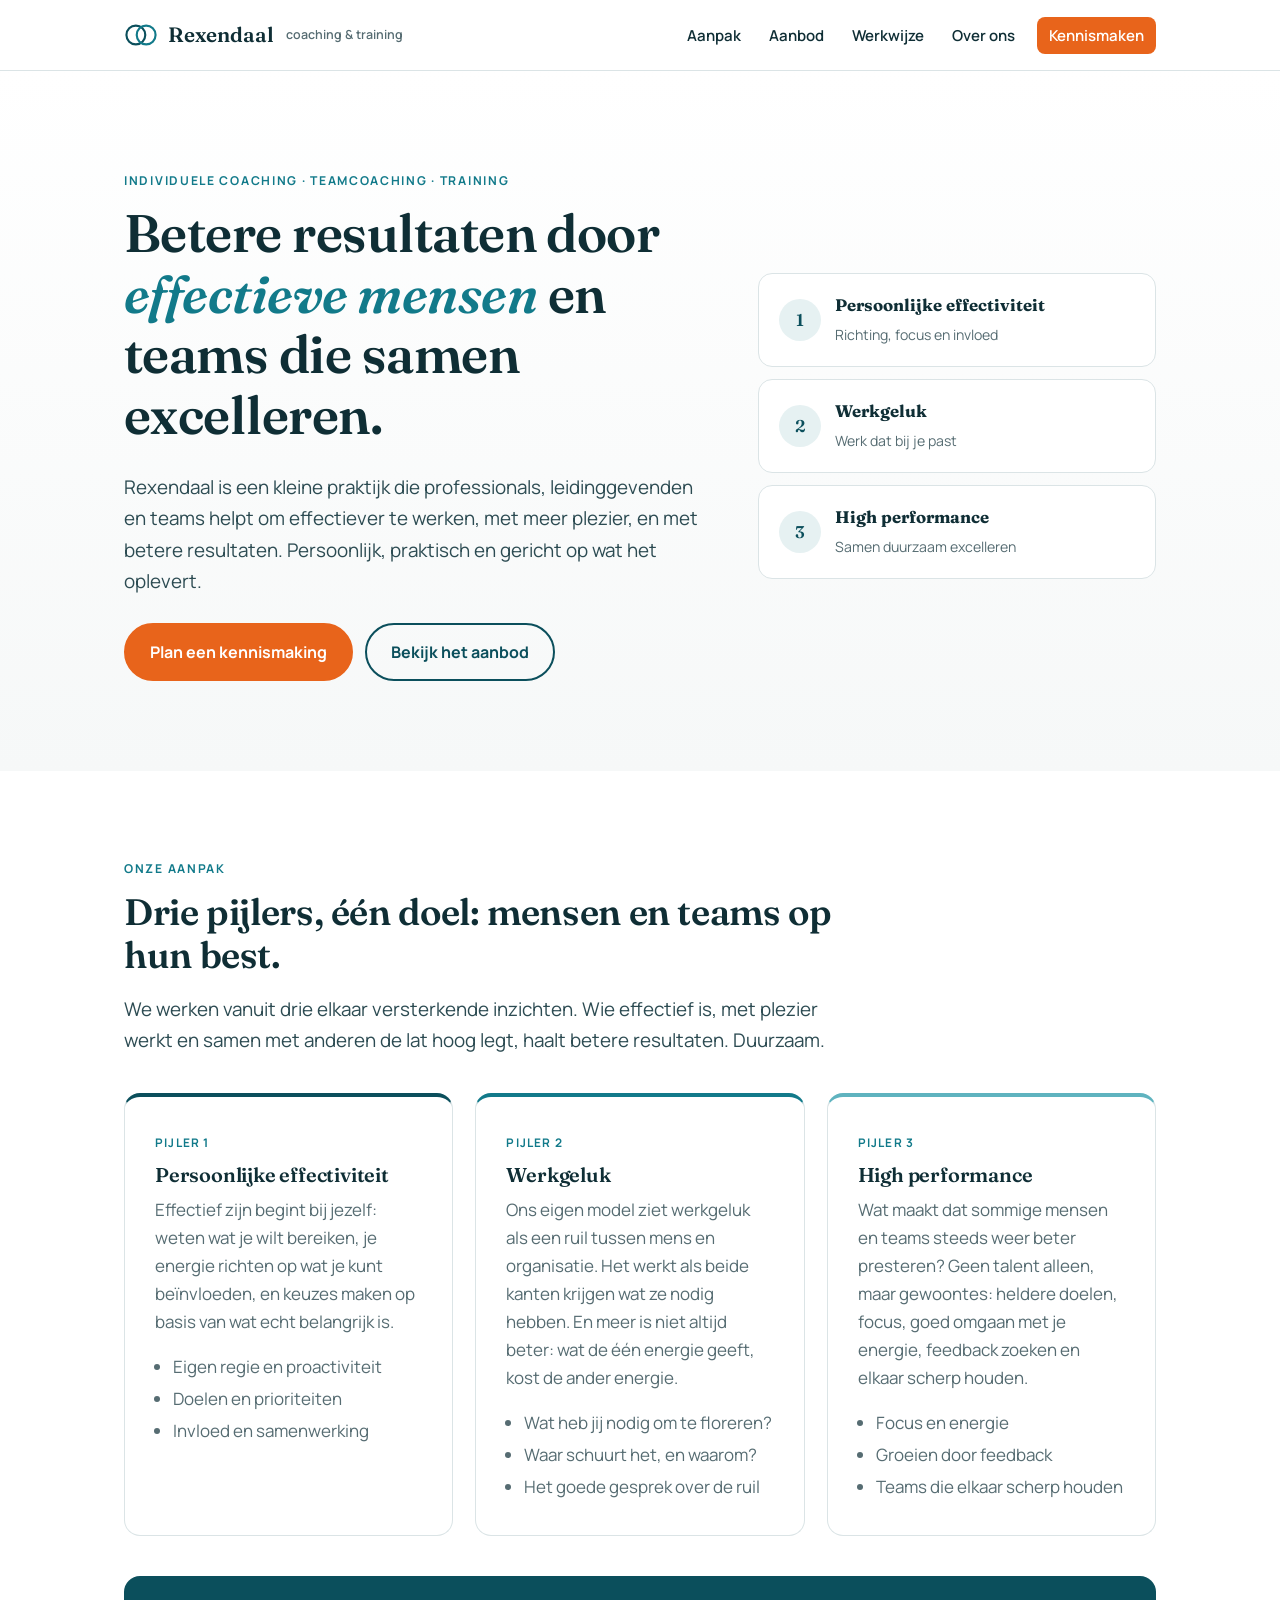
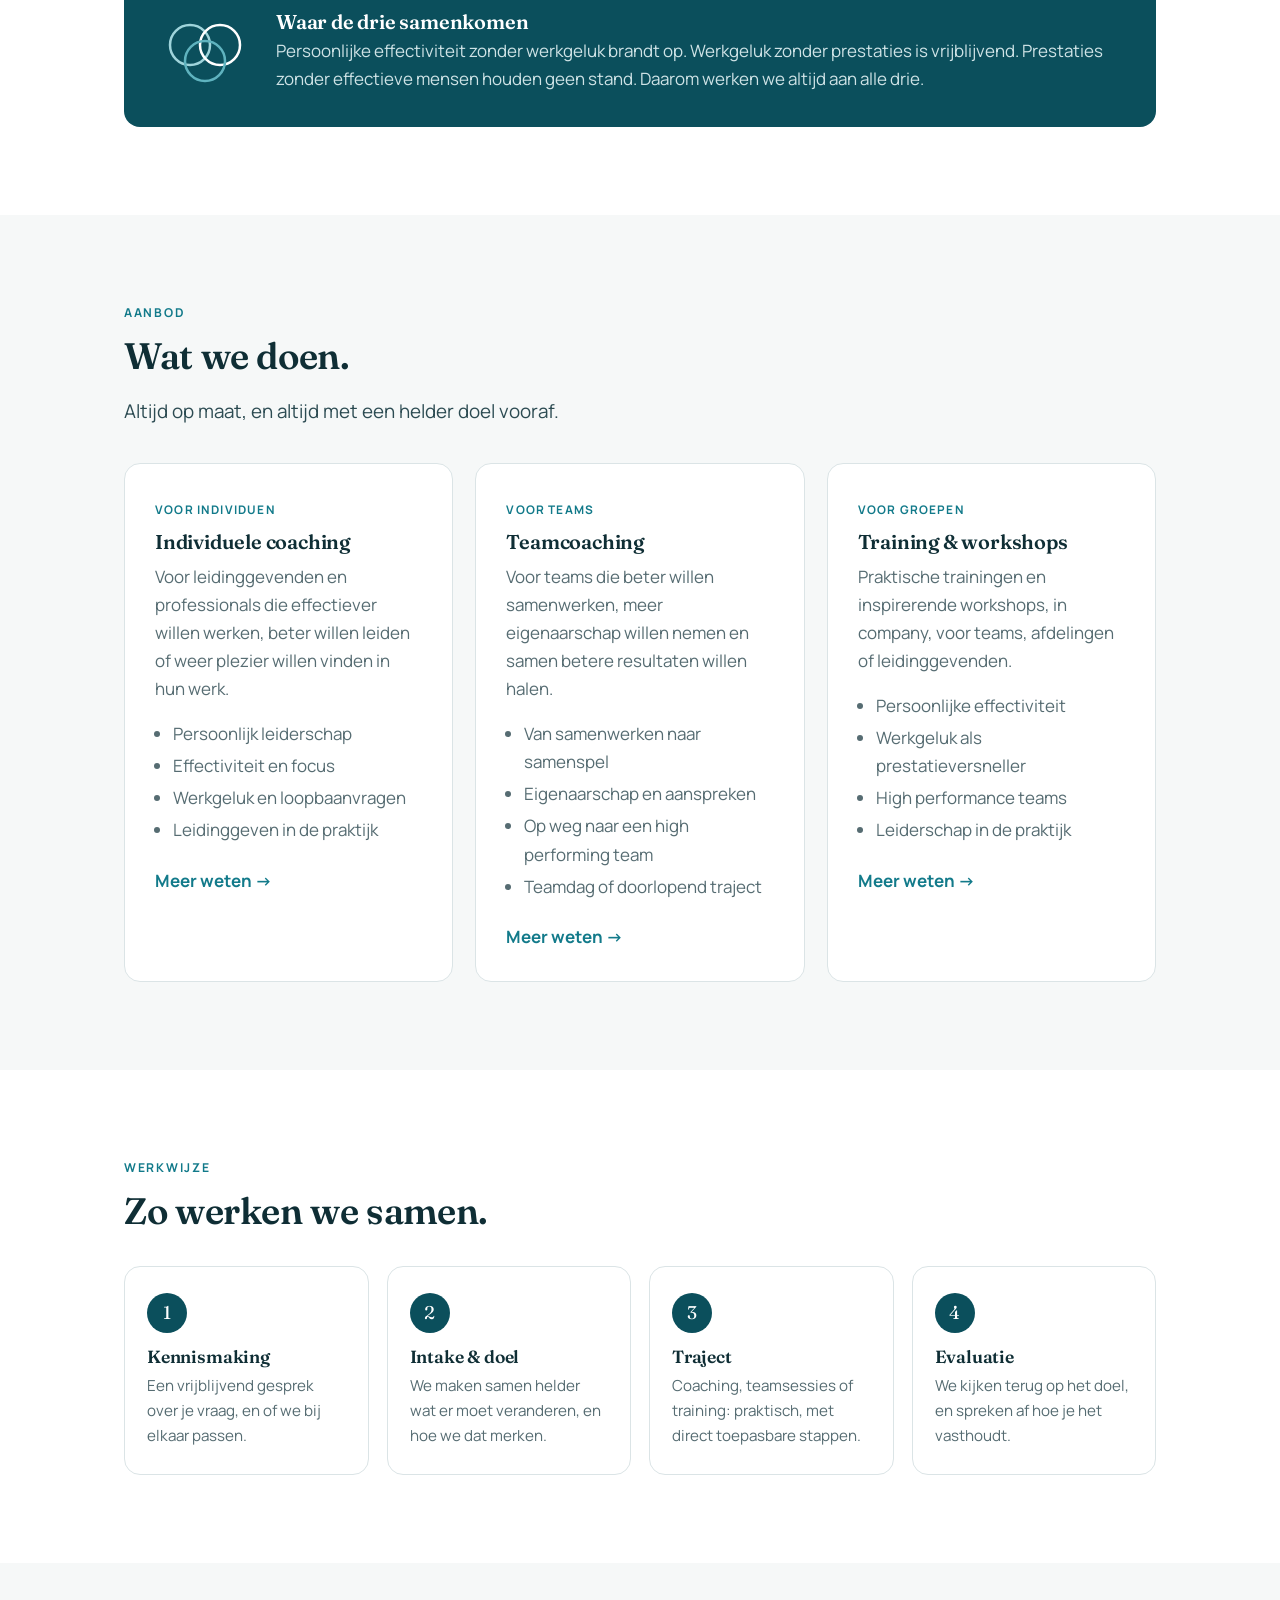
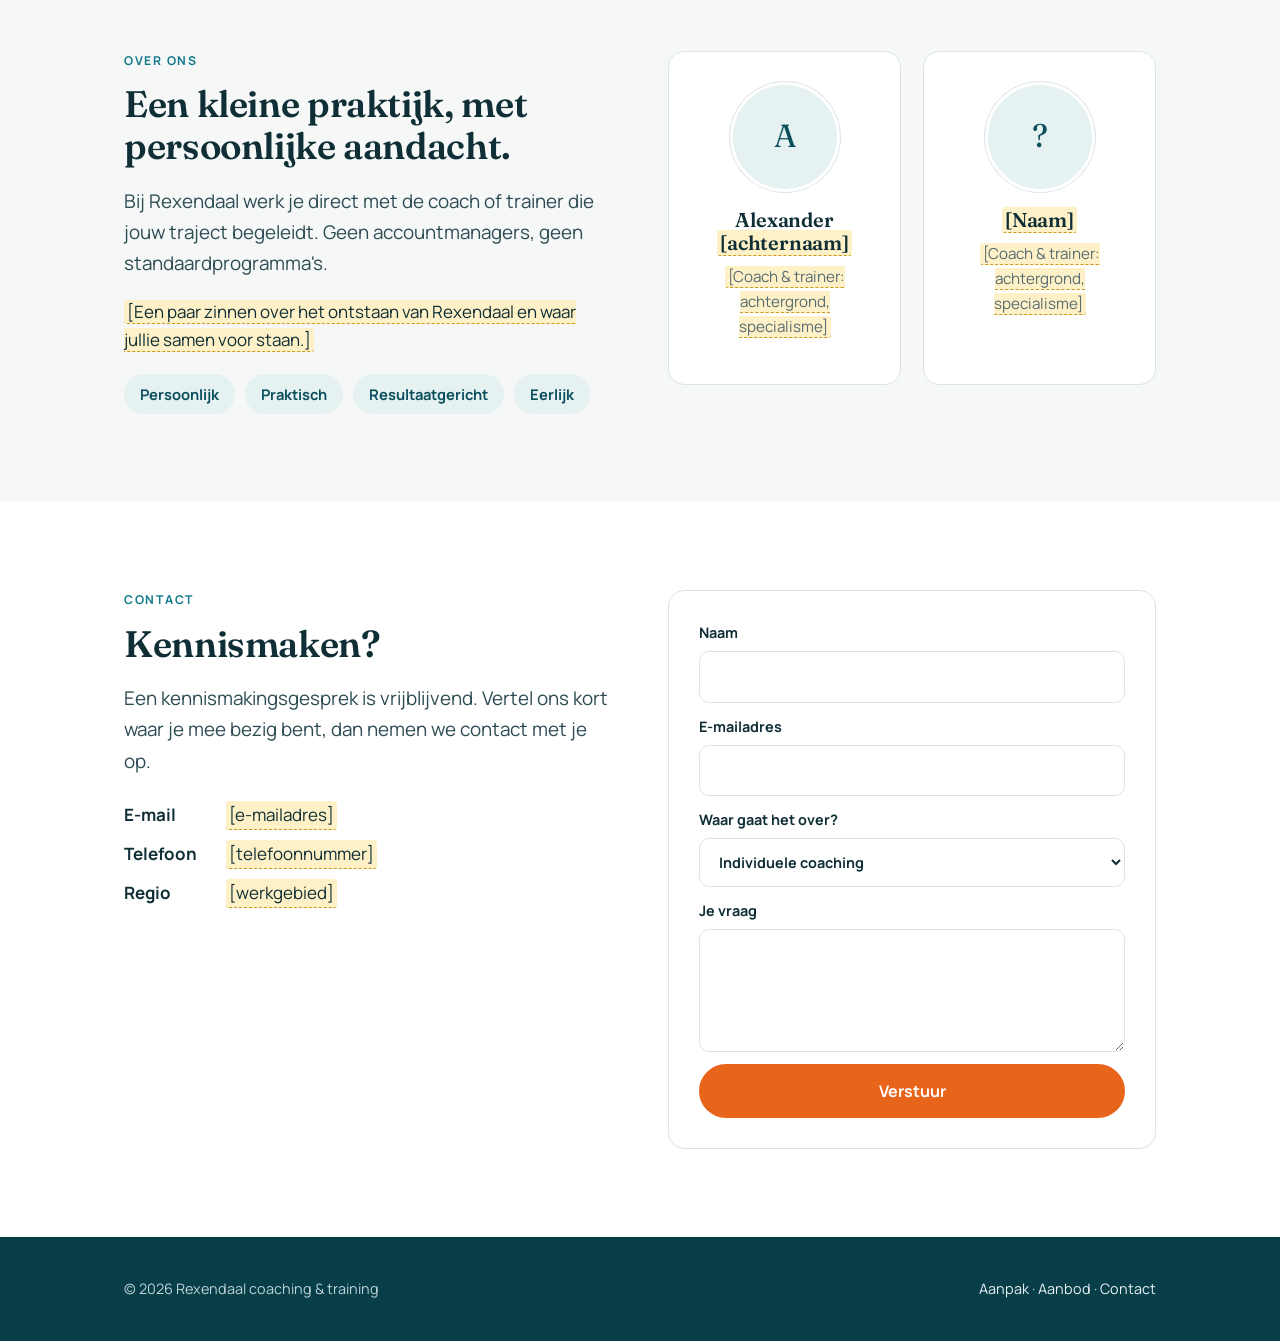
==== commit 4ac593b9: "High performance op individu- en teamniveau, zonder HPO Co-Authored-By: Claude Opus 5.5 <noreply@ant" ====
--- a/index.html
+++ b/index.html
@@ -169,8 +169,8 @@
       <div class="card pillar">
         <span class="tag">Pijler 3</span>
         <h3>High performance</h3>
-        <p class="muted">Onderzoek naar organisaties die jarenlang beter presteren dan vergelijkbare organisaties wijst steeds op dezelfde factoren: sterk leiderschap, openheid en actiegerichtheid, een lange termijnblik, continu verbeteren en goede mensen.</p>
-        <ul><li>High performing individuen</li><li>High performing teams</li><li>Leiderschap dat het mogelijk maakt</li></ul>
+        <p class="muted">Wat maakt dat sommige mensen en teams steeds weer beter presteren? Geen talent alleen, maar gewoontes: heldere doelen, focus, goed omgaan met je energie, feedback zoeken en elkaar scherp houden.</p>
+        <ul><li>Focus en energie</li><li>Groeien door feedback</li><li>Teams die elkaar scherp houden</li></ul>
       </div>
     </div>
     <div class="together">
